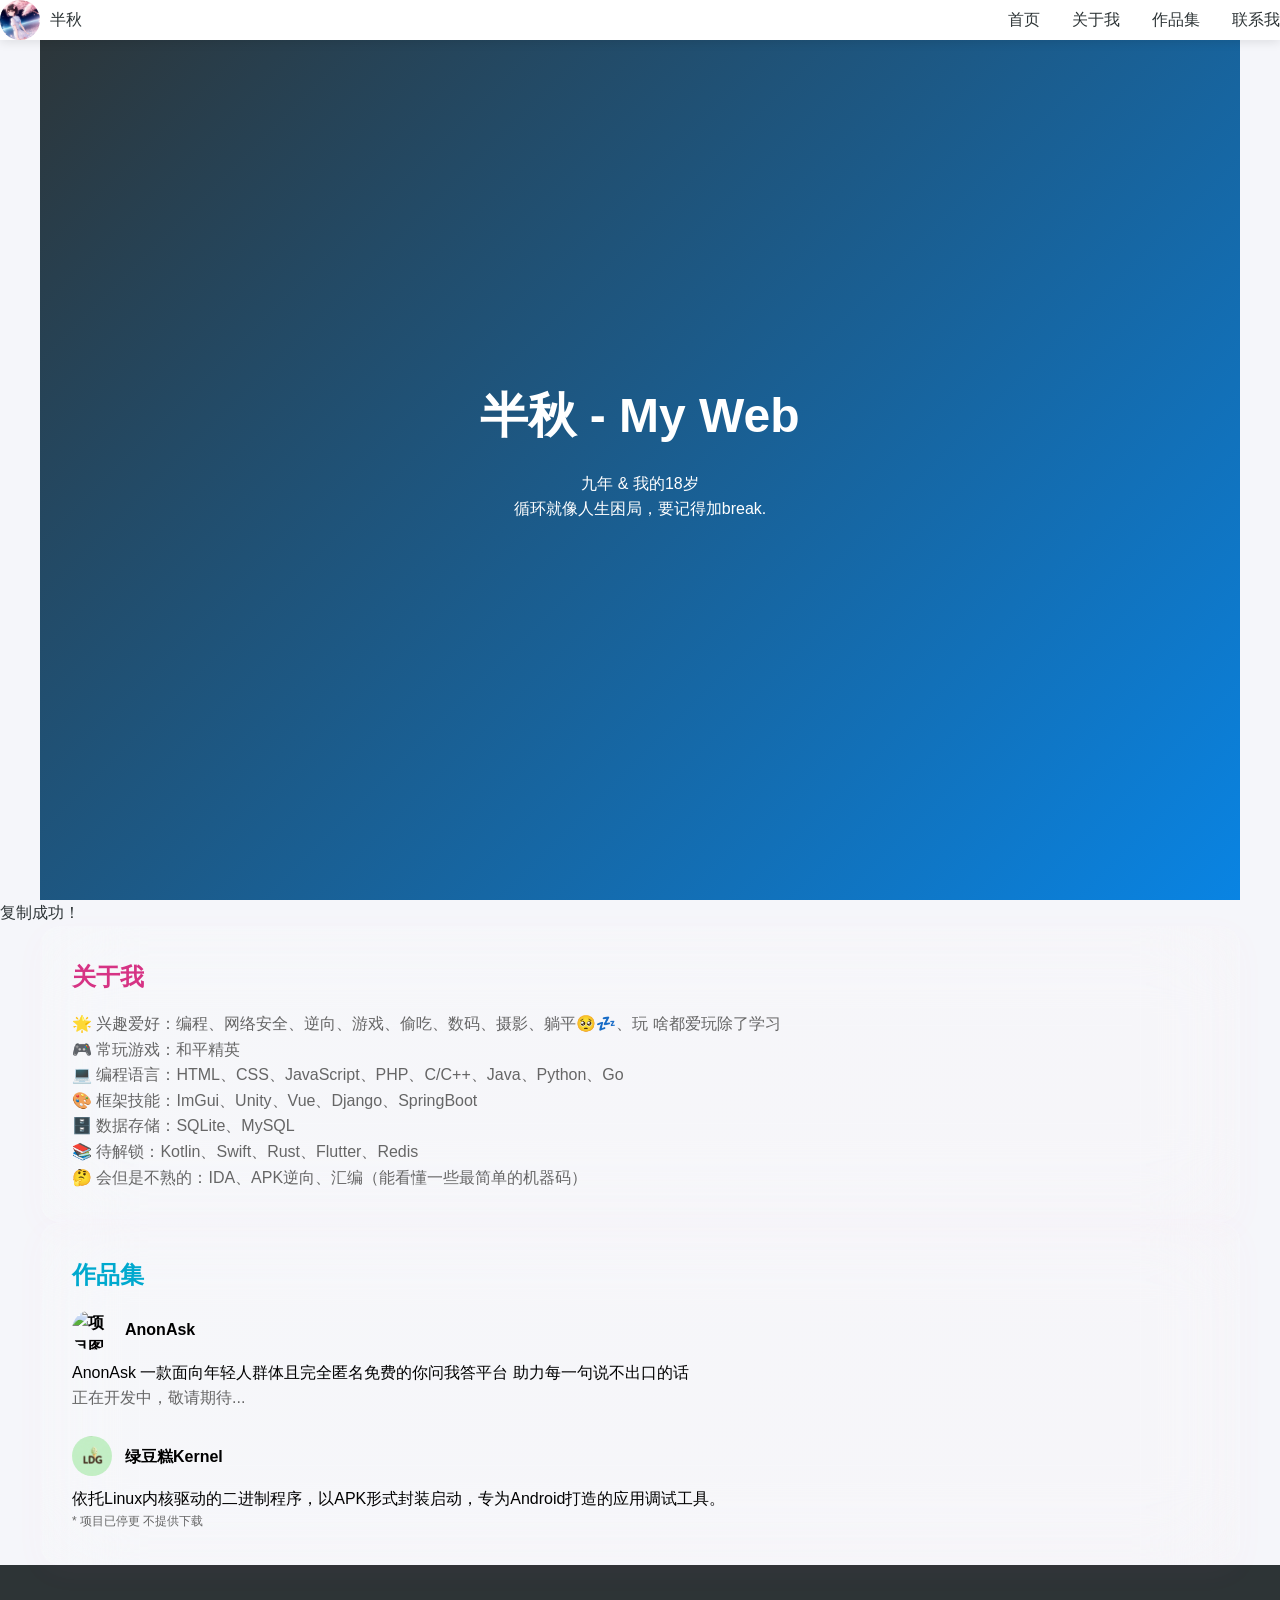
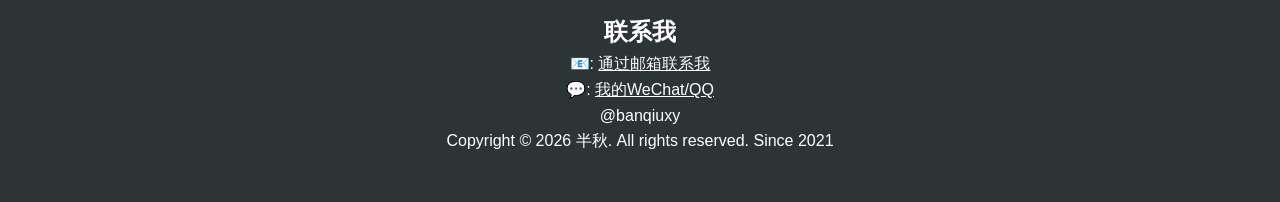
==== index.html @ 5e745338 "Add files via upload" ====
<!DOCTYPE html>
<html lang="zh-CN">
  <head>
    <meta charset="UTF-8" />
    <meta name="viewport" content="width=device-width, initial-scale=1.0" />
    <title>半秋の成长记录小站</title>
    <link rel="stylesheet" href="./styles.css" />
    <link rel="icon" href="./head.png" />
    <link rel="stylesheet" href="https://unpkg.com/mdui@2/mdui.css" />
    <script src="https://unpkg.com/mdui@2/mdui.global.js"></script>
  </head>
  <body>
    <header>
      <nav>
        <div class="nav-top">
          <div class="logo">
            <img src="./head.png" alt="头像" class="avatar" /> 半秋
          </div>
          <div class="menu-toggle" id="menuToggle">
            <span></span>
            <span></span>
            <span></span>
          </div>
        </div>
        <ul class="nav-links" id="navLinks">
          <li><a href="#home">首页</a></li>
          <li><a href="#about">关于我</a></li>
          <li><a href="#projects">作品集</a></li>
          <li><a href="#contact">联系我</a></li>
        </ul>
      </nav>
    </header>
    <section id="home" class="hero">
      <div class="hero-content">
        <h1>半秋 - My Web</h1>
        <p>
          <span id="yearDiff0"></span>年 &amp; 我的<span id="yearDiff1"></span
          >岁
        </p>
        <p>循环就像人生困局，要记得加break.</p>
        <!--Edited on 2026/01/08 By banqiuxy-->
      </div>
    </section>
    <script>
      const currentYear = new Date().getFullYear();
      const yearDiff0 = currentYear - 2017;
      const yearDiff1 = currentYear - 2008;
      /*无敌的黑客写法，直接一个个列数组转换*/
      /*至于这里的注释为什么用这种写法而不用双斜杠 是因为我的编辑器在双斜杠后直接就没有语法高亮了看着难受*/
      const chineseNumMap = [
        "零",
        "一",
        "二",
        "三",
        "四",
        "五",
        "六",
        "七",
        "八",
        "九",
        "十",
        "十一",
        "十二",
        "十三",
        "十四",
        "十五",
        "十六",
        "十七",
        "十八",
        "十九",
        "二十",
        "二十一",
        "二十二",
        "二十三",
        "二十四",
        "二十五",
        "二十六",
        "二十七",
        "二十八",
        "二十九",
        "三十",
        "三十一",
        "三十二",
        "三十三",
        "三十四",
        "三十五",
        "三十六",
        "三十七",
        "三十八",
        "三十九",
        "四十",
        "四十一",
        "四十二",
        "四十三",
        "四十四",
        "四十五",
        "四十六",
        "四十七",
        "四十八",
        "四十九",
        "五十",
        "五十一",
        "五十二",
        "五十三",
        "五十四",
        "五十五",
        "五十六",
        "五十七",
        "五十八",
        "五十九",
        "六十",
        "六十一",
        "六十二",
        "六十三",
        "六十四",
        "六十五",
        "六十六",
        "六十七",
        "六十八",
        "六十九",
        "七十",
        "七十一",
        "七十二",
        "七十三",
        "七十四",
        "七十五",
        "七十六",
        "七十七",
        "七十八",
        "七十九",
        "八十",
        "八十一",
        "八十二",
        "八十三",
        "八十四",
        "八十五",
        "八十六",
        "八十七",
        "八十八",
        "八十九",
        "九十",
        "九十一",
        "九十二",
        "九十三",
        "九十四",
        "九十五",
        "九十六",
        "九十七",
        "九十八",
        "九十九",
      ];
      function conver2Chinese(num) {
        if (
          typeof num !== "number" ||
          num < 0 ||
          num > 99 ||
          Math.floor(num) !== num
        ) {
          return num;
        }
        return chineseNumMap[num];
      }
      document.getElementById("yearDiff0").textContent =
        conver2Chinese(yearDiff0);
      document.getElementById("yearDiff1").textContent = yearDiff1;
    </script>

    <mdui-snackbar class="example-snackbar">复制成功！</mdui-snackbar>

    <section id="about" class="card">
      <div class="contact-info">
        <p class="card-title">关于我</p>
      </div>
      <div class="card-content">
        <p>
          🌟
          兴趣爱好：编程、网络安全、逆向、游戏、偷吃、数码、摄影、躺平🥺💤、玩
          啥都爱玩除了学习
        </p>
        <p>🎮 常玩游戏：和平精英</p>
        <p>💻 编程语言：HTML、CSS、JavaScript、PHP、C/C++、Java、Python、Go</p>
        <p>🎨 框架技能：ImGui、Unity、Vue、Django、SpringBoot</p>
        <p>🗄️ 数据存储：SQLite、MySQL</p>
        <p>📚 待解锁：Kotlin、Swift、Rust、Flutter、Redis</p>
        <p>🤔 会但是不熟的：IDA、APK逆向、汇编（能看懂一些最简单的机器码）</p>
      </div>
    </section>

    <section id="projects" class="card">
      <div class="contact-info">
        <p class="card-title-projects">作品集</p>
      </div>

      <div class="card-content">
        <div class="project-item">
          <img src="" alt="项目图标待制作" class="projectsicon" />
          <span>AnonAsk</span>
        </div>
        <p class="projects-details">
          AnonAsk 一款面向年轻人群体且完全匿名免费的你问我答平台
          助力每一句说不出口的话
        </p>
        <mdui-button disabled full-width style="top: 5px"
          >正在开发中，敬请期待...</mdui-button
        >
      </div>

      <br />
      <div class="card-content">
        <div class="project-item">
          <img src="./LdgKernel.jpg" alt="项目图标" class="projectsicon" />
          <span>绿豆糕Kernel</span>
        </div>
        <p class="projects-details">
          依托Linux内核驱动的二进制程序，以APK形式封装启动，专为Android打造的应用调试工具。
        </p>
        <p class="tips">* 项目已停更 不提供下载</p>
      </div>
    </section>

    <footer id="contact">
      <div class="contact-info">
        <h2>联系我</h2>
        📧:
        <a href="mailto:2042199790@qq.com" style="color: white"
          >通过邮箱联系我</a
        >
        <br />
        💬:
        <a
          href="javascript:void(0);"
          onclick="copyLinkme()"
          style="color: white"
          >我的WeChat/QQ</a
        >
        <p>@banqiuxy</p>
        <p class="copyright"></p>
      </div>
    </footer>
    <script src="script.js"></script>
  </body>
</html>
---- styles.css ----
:root {
    --primary-color: #2d3436;
    --secondary-color: #0984e3;
    --accent-color: #00b894;
    --text-color: #2d3436;
    --bg-color: #f5f6fa;
}
* {
    margin: 0;
    padding: 0;
    box-sizing: border-box;
}
body {
    font-family: 'Helvetica Neue', Arial, sans-serif;
    line-height: 1.6;
    color: var(--text-color);
    background-color: var(--bg-color);
}
.projects-details {
    color: black;
    margin-top: 10px;
}
header {
    background-color: white;
    box-shadow: 0 2px 10px rgba(0,0,0,0.1);
    position: fixed;
    width: 100%;
    top: 0;
    z-index: 1000;
}
nav {
    display: flex;
    justify-content: space-between;
    align-items: center;
    padding: 0%;
    max-width: auto;
    margin: 0 auto;
}
.project-item {
  display: flex;
  align-items: center;
  gap: 8px;
  font-weight: bold;
  color: black;
}
.tips {
    font-size: 12px;
}
nav ul {
    display: flex;
    list-style: none;
    gap: 2rem;
}
nav a {
    text-decoration: none;
    color: var(--text-color);
    font-weight: 500;
    transition: color 0.3s;
}
nav a:hover {
    color: var(--secondary-color);
}
.hero {
    height: 100vh;
    display: flex;
    align-items: center;
    justify-content: center;
    text-align: center;
    background: linear-gradient(135deg, var(--primary-color), var(--secondary-color));
    color: white;
}
.hero-content h1 {
    font-size: 3rem;
    margin-bottom: 1rem;
}
section {
    padding: 5rem 5%;
    max-width: 1200px;
    margin: 0 auto;
}
#timeline, #projects {
    padding-top: 2rem;
    padding-bottom: 2rem;
}
.timeline-container {
    position: relative;
    padding: 2rem 0;
}
.timeline-item {
    display: flex;
    gap: 2rem;
    margin-bottom: 2rem;
}
.projects-grid {
    display: grid;
    grid-template-columns: repeat(auto-fit, minmax(300px, 1fr));
    gap: 2rem;
    padding: 2rem 0;
}
.project-card {
    background: white;
    border-radius: 10px;
    overflow: hidden;
    box-shadow: 0 4px 15px rgba(0,0,0,0.1);
    transition: transform 0.3s;
}
.project-card:hover {
    transform: translateY(-5px);
}
.project-card .image-slider {
    width: 100%;
    height: 200px;
    overflow: hidden;
    position: relative;
}
.project-card .slider-container {
    display: flex;
    width: 200%;
    height: 100%;
    animation: slideImage 16s linear infinite;
}
.project-card .slider-container img {
    width: auto;
    height: 100%;
    object-fit: cover;
    padding: 0;
}
.project-card .slider-container:hover {
    animation-play-state: paused;
}
@keyframes slideImage {
    0% {
        transform: translateX(0);
    }
    15% {
        transform: translateX(0);
    }
    45% {
        transform: translateX(-50%);
    }
    65% {
        transform: translateX(-50%);
    }
    95% {
        transform: translateX(0);
    }
    100% {
        transform: translateX(0);
    }
}
.project-card h3 {
    padding: 1rem;
}
.tags {
    padding: 1rem;
    display: flex;
    gap: 0.5rem;
}
.tags span {
    background: var(--bg-color);
    padding: 0.2rem 0.8rem;
    border-radius: 15px;
    font-size: 0.9rem;
}
footer {
    background: var(--primary-color);
    color: white;
    padding: 3rem 5%;
    text-align: center;
}
.menu-toggle {
    display: none;
    flex-direction: column;
    gap: 6px;
    cursor: pointer;
    padding: 5px;
}
.menu-toggle span {
    display: block;
    width: 25px;
    height: 3px;
    background-color: var(--primary-color);
    transition: all 0.3s ease;
}
@media screen and (max-width: 768px) {
    .nav-top {
        display: flex;
        justify-content: space-between;
        align-items: center;
        width: 100%;
        padding: 1rem;
    }
    .menu-toggle {
        display: flex;
    }
    .menu-toggle.active span:nth-child(1) {
        transform: rotate(45deg) translate(7px, 7px);
    }
    .menu-toggle.active span:nth-child(2) {
        opacity: 0;
    }
    .menu-toggle.active span:nth-child(3) {
        transform: rotate(-45deg) translate(7px, -7px);
    }
    nav ul.nav-links {
        display: none;
        flex-direction: column;
        width: 100%;
        text-align: center;
        background-color: white;
        box-shadow: 0 4px 6px rgba(0, 0, 0, 0.1);
        position: absolute;
        top: 100%;
        left: 0;
        margin: 0;
        padding: 0;
    }
    nav ul.nav-links.active {
        display: flex;
    }
    nav li {
        width: 100%;
        border-top: 1px solid rgba(0, 0, 0, 0.1);
    }
    nav li a {
        display: block;
        padding: 1rem;
    }
    nav {
        flex-direction: column;
        padding: 0;
    }
    .hero-content h1 {
        font-size: 2rem;
        padding: 0 1rem;
    }
    .hero-content p {
        padding: 0 1rem;
        font-size: 0.9rem;
    }
    .timeline-item {
        flex-direction: column;
        gap: 1rem;
        padding: 0 1rem;
    }
    .timeline-item .date {
        font-size: 1.2rem;
        font-weight: bold;
        margin-bottom: 0.5rem;
    }
    .projects-grid {
        grid-template-columns: 1fr;
        padding: 1rem;
    }
    .project-card {
        margin: 0 1rem;
    }
    .tags {
        flex-wrap: wrap;
        justify-content: flex-start;
    }
    section {
        padding: 3rem 0;
    }
    #timeline, #projects {
        padding-top: 1rem;
        padding-bottom: 1rem;
    }
    section h2 {
        padding: 0 1rem;
        font-size: 1.5rem;
    }
}
@media screen and (max-width: 480px) {
    .hero-content h1 {
        font-size: 1.8rem;
    }
    .hero-content p {
        font-size: 0.8rem;
    }
    .project-card .image-slider {
        height: 180px;
    }
    .tags {
        font-size: 0.8rem;
    }
    .tags span {
        padding: 0.1rem 0.6rem;
    }
    footer {
        padding: 2rem 1rem;
    }
}
.logo {
    display: flex;
    align-items: center;
}
.avatar {
    width: 40px;
    height: 40px;
    border-radius: 50%;
    margin-right: 10px;
    object-fit: cover;
}
.projectsicon {
    width: 40px;
    height: 40px;
    border-radius: 50%;
    margin-right: 5px;
    object-fit: cover;
}
.card {
    background: linear-gradient(135deg, rgba(255, 255, 255, 0.12), rgba(255, 240, 245, 0.12));
    backdrop-filter: blur(45px);
    border-radius: 20px;
    padding: 30px;
    box-shadow: 0 8px 32px rgba(255, 105, 180, 0.03);
    border: 2px solid rgba(255, 255, 255, 0.06);
    transition: all 0.3s ease;
}
.card-title {
    font-size: 1.5em;
    color: #d63384;
    margin-bottom: 15px;
    display: flex;
    text-align: center;
    font-weight: bold;
    gap: 10px;
}
.card-title-projects {
    font-size: 1.5em;
    color: #00a9ce;
    margin-bottom: 15px;
    display: flex;
    text-align: center;
    font-weight: bold;
    gap: 10px;
}
.card-content {
    color: #666;
    line-height: 1.6;
}
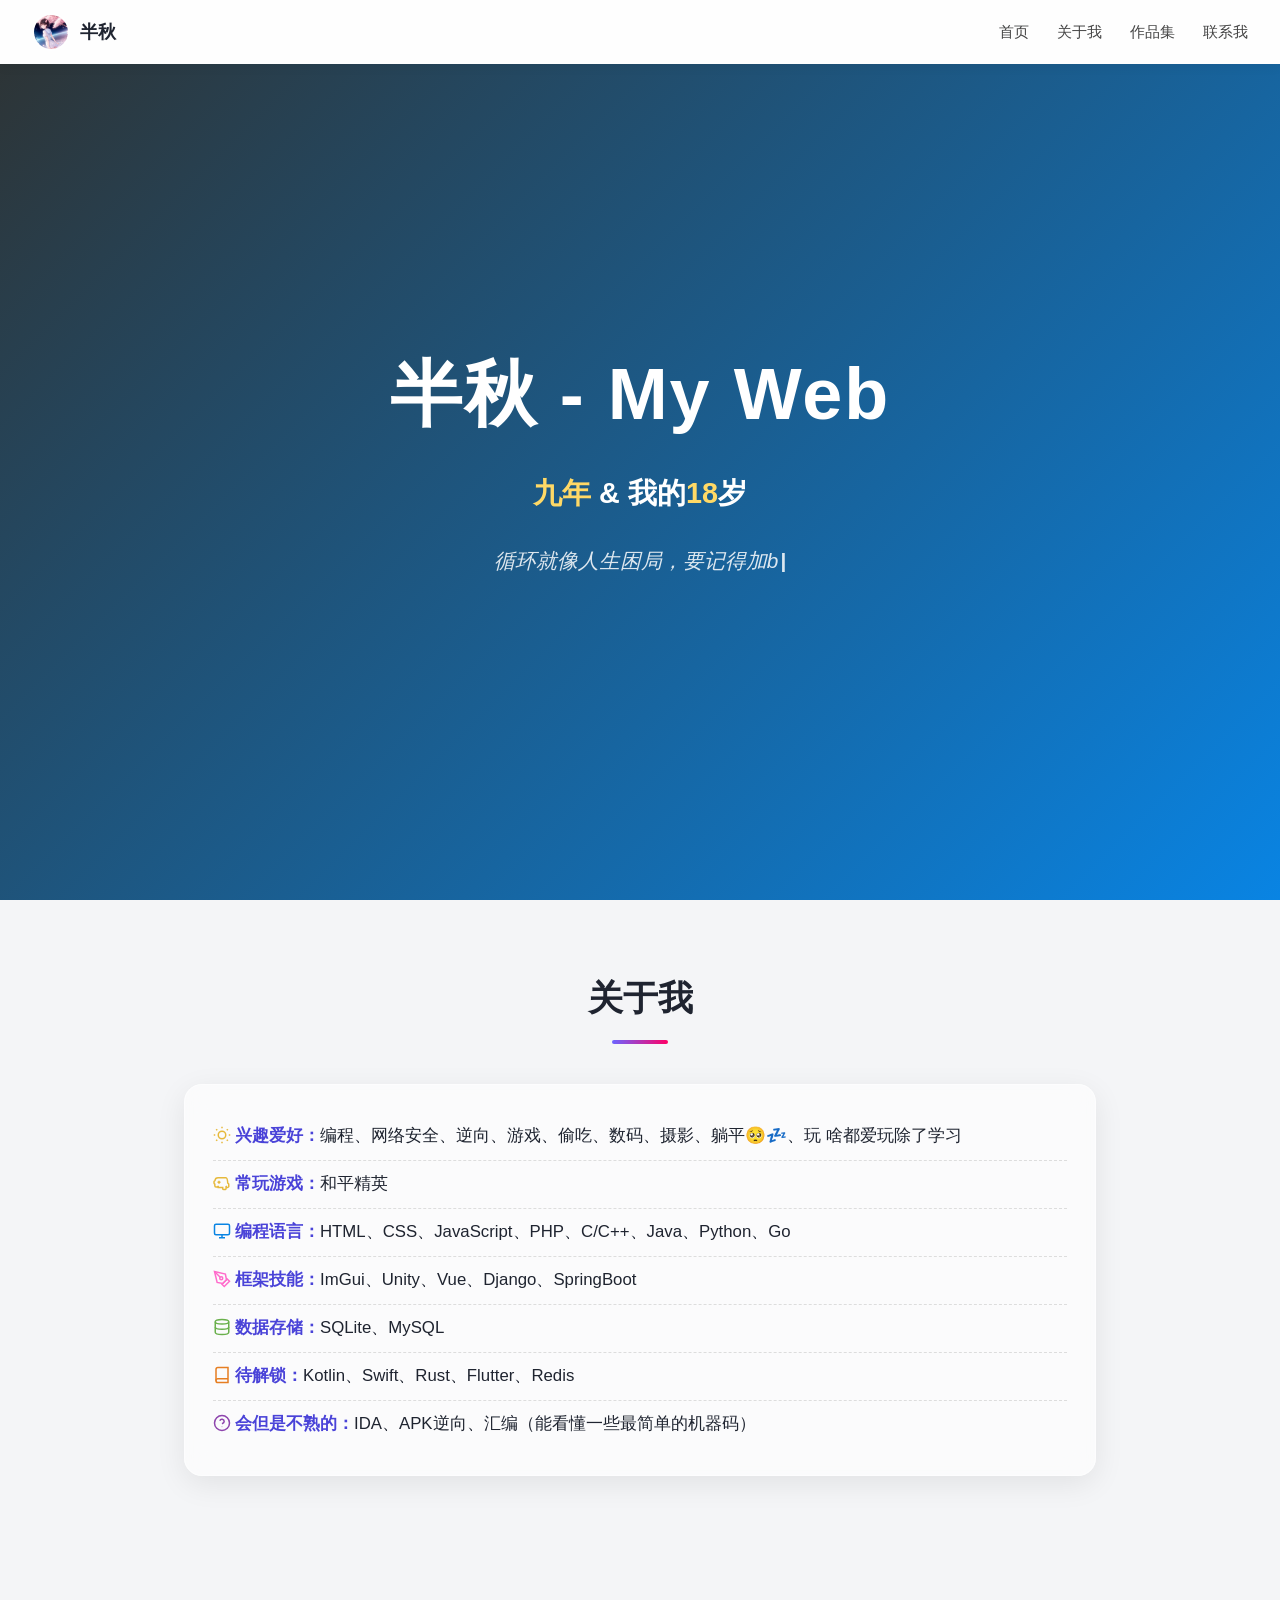
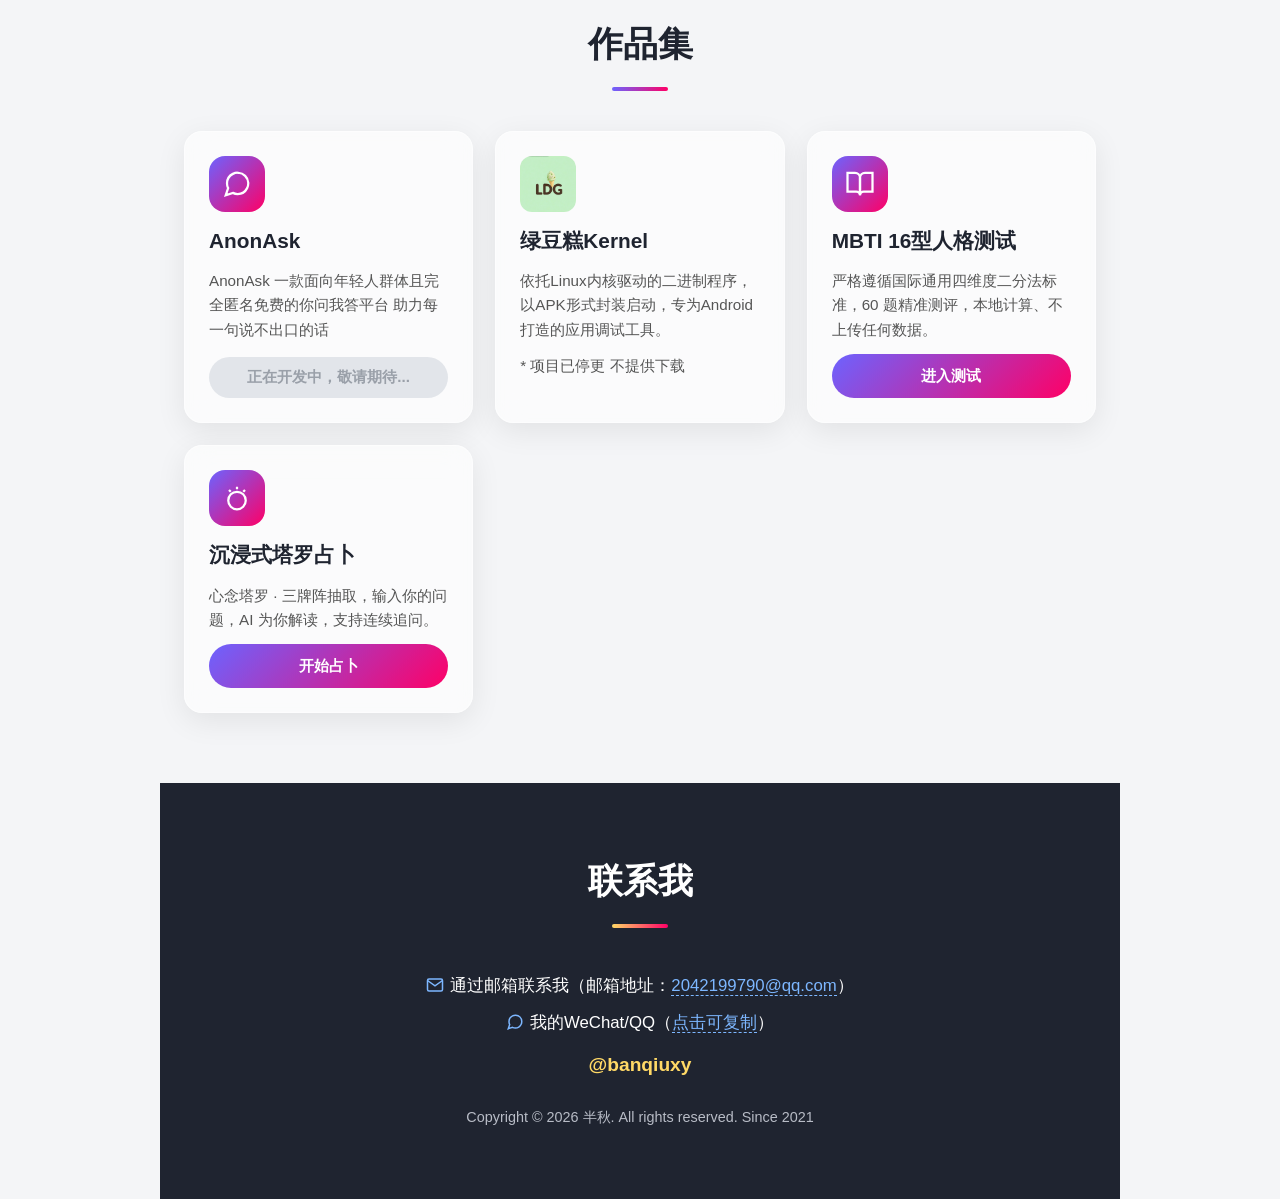
==== commit 4c814558: "Add files via upload" ====
--- a/index.html
+++ b/index.html
@@ -1,242 +1,568 @@
 <!DOCTYPE html>
 <html lang="zh-CN">
-  <head>
-    <meta charset="UTF-8" />
-    <meta name="viewport" content="width=device-width, initial-scale=1.0" />
-    <title>半秋の成长记录小站</title>
-    <link rel="stylesheet" href="./styles.css" />
-    <link rel="icon" href="./head.png" />
-    <link rel="stylesheet" href="https://unpkg.com/mdui@2/mdui.css" />
-    <script src="https://unpkg.com/mdui@2/mdui.global.js"></script>
-  </head>
-  <body>
-    <header>
-      <nav>
-        <div class="nav-top">
-          <div class="logo">
-            <img src="./head.png" alt="头像" class="avatar" /> 半秋
-          </div>
-          <div class="menu-toggle" id="menuToggle">
-            <span></span>
-            <span></span>
-            <span></span>
-          </div>
-        </div>
-        <ul class="nav-links" id="navLinks">
-          <li><a href="#home">首页</a></li>
-          <li><a href="#about">关于我</a></li>
-          <li><a href="#projects">作品集</a></li>
-          <li><a href="#contact">联系我</a></li>
-        </ul>
-      </nav>
-    </header>
-    <section id="home" class="hero">
-      <div class="hero-content">
-        <h1>半秋 - My Web</h1>
-        <p>
-          <span id="yearDiff0"></span>年 &amp; 我的<span id="yearDiff1"></span
-          >岁
-        </p>
-        <p>循环就像人生困局，要记得加break.</p>
-        <!--Edited on 2026/01/08 By banqiuxy-->
-      </div>
-    </section>
-    <script>
-      const currentYear = new Date().getFullYear();
-      const yearDiff0 = currentYear - 2017;
-      const yearDiff1 = currentYear - 2008;
-      /*无敌的黑客写法，直接一个个列数组转换*/
-      /*至于这里的注释为什么用这种写法而不用双斜杠 是因为我的编辑器在双斜杠后直接就没有语法高亮了看着难受*/
-      const chineseNumMap = [
-        "零",
-        "一",
-        "二",
-        "三",
-        "四",
-        "五",
-        "六",
-        "七",
-        "八",
-        "九",
-        "十",
-        "十一",
-        "十二",
-        "十三",
-        "十四",
-        "十五",
-        "十六",
-        "十七",
-        "十八",
-        "十九",
-        "二十",
-        "二十一",
-        "二十二",
-        "二十三",
-        "二十四",
-        "二十五",
-        "二十六",
-        "二十七",
-        "二十八",
-        "二十九",
-        "三十",
-        "三十一",
-        "三十二",
-        "三十三",
-        "三十四",
-        "三十五",
-        "三十六",
-        "三十七",
-        "三十八",
-        "三十九",
-        "四十",
-        "四十一",
-        "四十二",
-        "四十三",
-        "四十四",
-        "四十五",
-        "四十六",
-        "四十七",
-        "四十八",
-        "四十九",
-        "五十",
-        "五十一",
-        "五十二",
-        "五十三",
-        "五十四",
-        "五十五",
-        "五十六",
-        "五十七",
-        "五十八",
-        "五十九",
-        "六十",
-        "六十一",
-        "六十二",
-        "六十三",
-        "六十四",
-        "六十五",
-        "六十六",
-        "六十七",
-        "六十八",
-        "六十九",
-        "七十",
-        "七十一",
-        "七十二",
-        "七十三",
-        "七十四",
-        "七十五",
-        "七十六",
-        "七十七",
-        "七十八",
-        "七十九",
-        "八十",
-        "八十一",
-        "八十二",
-        "八十三",
-        "八十四",
-        "八十五",
-        "八十六",
-        "八十七",
-        "八十八",
-        "八十九",
-        "九十",
-        "九十一",
-        "九十二",
-        "九十三",
-        "九十四",
-        "九十五",
-        "九十六",
-        "九十七",
-        "九十八",
-        "九十九",
-      ];
-      function conver2Chinese(num) {
-        if (
-          typeof num !== "number" ||
-          num < 0 ||
-          num > 99 ||
-          Math.floor(num) !== num
-        ) {
-          return num;
-        }
-        return chineseNumMap[num];
+<head>
+  <meta charset="UTF-8">
+  <meta name="viewport" content="width=device-width, initial-scale=1.0">
+  <title>半秋 - My Web</title>
+  <meta name="description" content="半秋的个人门户网站：个人简介、作品集、MBTI测试与AI塔罗占卜。">
+  <style>
+    /* ============ 全局重置与变量 ============ */
+    * { margin: 0; padding: 0; box-sizing: border-box; }
+
+    :root {
+      --accent: #6c63ff;
+      --accent-dark: #4a43d8;
+      --nav-bg: rgba(255, 255, 255, 0.85);
+      --text-dark: #1f2430;
+      --card-radius: 18px;
+      --shadow: 0 8px 30px rgba(0, 0, 0, 0.08);
+    }
+
+    html { scroll-behavior: smooth; }
+
+    body {
+      font-family: -apple-system, BlinkMacSystemFont, "PingFang SC", "Microsoft YaHei",
+                   "Helvetica Neue", Arial, sans-serif;
+      background: #f4f5f7;
+      color: var(--text-dark);
+      line-height: 1.6;
+    }
+
+    img { max-width: 100%; display: block; }
+
+    a { text-decoration: none; color: inherit; }
+
+    /* ============ 导航栏 ============ */
+    .navbar {
+      position: sticky;
+      top: 0;
+      z-index: 100;
+      display: flex;
+      align-items: center;
+      justify-content: space-between;
+      padding: 0 32px;
+      height: 64px;
+      background: var(--nav-bg);
+      backdrop-filter: blur(12px);
+      -webkit-backdrop-filter: blur(12px);
+      box-shadow: 0 2px 12px rgba(0, 0, 0, 0.06);
+    }
+
+    .brand {
+      display: flex;
+      align-items: center;
+      gap: 10px;
+      font-weight: 700;
+      font-size: 18px;
+    }
+
+    .brand-avatar {
+      width: 38px;
+      height: 38px;
+      border-radius: 50%;
+      object-fit: cover;
+      object-position: center;
+      display: inline-block;
+      flex-shrink: 0;
+      border: 2px solid rgba(255,255,255,0.4);
+    }
+
+    .nav-menu {
+      display: flex;
+      align-items: center;
+      gap: 28px;
+      list-style: none;
+    }
+
+    .nav-menu a {
+      font-size: 15px;
+      font-weight: 500;
+      color: #444;
+      transition: color .2s;
+    }
+
+    .nav-menu a:hover { color: var(--accent); }
+
+    /* 汉堡按钮（移动端显示） */
+    .hamburger {
+      display: none;
+      flex-direction: column;
+      gap: 5px;
+      background: none;
+      border: none;
+      cursor: pointer;
+      padding: 6px;
+      z-index: 110;
+    }
+
+    .hamburger span {
+      width: 26px;
+      height: 2.5px;
+      background: #333;
+      border-radius: 2px;
+      transition: all .3s;
+    }
+
+    /* 收起时变成 × */
+    .hamburger.active span:nth-child(1) { transform: translateY(7.5px) rotate(45deg); }
+    .hamburger.active span:nth-child(2) { opacity: 0; }
+    .hamburger.active span:nth-child(3) { transform: translateY(-7.5px) rotate(-45deg); }
+
+    /* ============ Hero 区 ============ */
+    .hero {
+      min-height: calc(100vh - 64px);
+      display: flex;
+      flex-direction: column;
+      align-items: center;
+      justify-content: center;
+      text-align: center;
+      color: #fff;
+      background: linear-gradient(135deg, #2d3436, #0984e3);
+      padding: 20px 24px 70px;
+    }
+
+    .hero h1 {
+      font-size: clamp(2.4rem, 7vw, 4.5rem);
+      font-weight: 800;
+      letter-spacing: 2px;
+      margin-bottom: 18px;
+    }
+
+    .hero .stats {
+      display: flex;
+      gap: 24px;
+      font-size: clamp(1.1rem, 3vw, 1.8rem);
+      font-weight: 700;
+      margin-bottom: 28px;
+    }
+
+    .hero .stats span { color: #ffd966; }
+
+    .hero .slogan {
+      font-size: clamp(1rem, 2.5vw, 1.3rem);
+      opacity: .85;
+      font-style: italic;
+    }
+
+    .typing-cursor {
+      opacity: 1;
+      color: #fff;
+      font-weight: bold;
+      font-style: normal;
+      margin-left: 2px;
+      animation: blink 0.8s step-end infinite;
+    }
+
+    @keyframes blink {
+      0%, 50% { opacity: 1; }
+      50.01%, 100% { opacity: 0; }
+    }
+
+    /* ============ 内容区块 ============ */
+    .section {
+      max-width: 960px;
+      margin: 0 auto;
+      padding: 70px 24px;
+    }
+
+    .section-title {
+      text-align: center;
+      font-size: clamp(1.6rem, 4vw, 2.2rem);
+      font-weight: 700;
+      margin-bottom: 40px;
+      position: relative;
+    }
+
+    .section-title::after {
+      content: "";
+      display: block;
+      width: 56px;
+      height: 4px;
+      border-radius: 2px;
+      margin: 14px auto 0;
+      background: linear-gradient(90deg, var(--accent), #f06);
+    }
+
+    .glass-card {
+      background: rgba(255, 255, 255, 0.6);
+      backdrop-filter: blur(14px);
+      -webkit-backdrop-filter: blur(14px);
+      border-radius: var(--card-radius);
+      box-shadow: var(--shadow);
+      padding: 28px;
+      border: 1px solid rgba(255, 255, 255, 0.5);
+    }
+
+    /* ============ 关于我 ============ */
+    .about-list { list-style: none; font-size: 1.05rem; }
+
+    .about-list li {
+      padding: 10px 0;
+      border-bottom: 1px dashed #ddd;
+    }
+
+    .about-list li:last-child { border-bottom: none; }
+
+    .about-list strong { color: var(--accent-dark); }
+
+    /* ============ 作品集 ============ */
+    .projects-grid {
+      display: grid;
+      grid-template-columns: repeat(auto-fit, minmax(260px, 1fr));
+      gap: 22px;
+    }
+
+    .project-card {
+      background: rgba(255, 255, 255, 0.6);
+      backdrop-filter: blur(14px);
+      -webkit-backdrop-filter: blur(14px);
+      border-radius: var(--card-radius);
+      box-shadow: var(--shadow);
+      padding: 24px;
+      border: 1px solid rgba(255, 255, 255, 0.5);
+      display: flex;
+      flex-direction: column;
+      gap: 12px;
+      transition: transform .25s, box-shadow .25s;
+    }
+
+    .project-card:hover { transform: translateY(-6px); box-shadow: 0 14px 40px rgba(0,0,0,.12); }
+
+    .project-icon {
+      width: 56px;
+      height: 56px;
+      border-radius: 16px;
+      display: flex;
+      align-items: center;
+      justify-content: center;
+      font-size: 30px;
+      background: linear-gradient(135deg, #6c63ff, #f06);
+      color: #fff;
+    }
+
+    .project-card h3 { font-size: 1.3rem; }
+
+    .project-card p { color: #555; font-size: .95rem; flex: 1; }
+
+    .project-note { font-size: .8rem; color: #999; }
+
+    .btn {
+      display: inline-block;
+      padding: 10px 20px;
+      border-radius: 30px;
+      border: none;
+      cursor: pointer;
+      font-size: .95rem;
+      font-weight: 600;
+      text-align: center;
+      transition: all .2s;
+    }
+
+    .btn-primary {
+      background: linear-gradient(135deg, var(--accent), #f06);
+      color: #fff;
+    }
+
+    .btn-primary:hover { filter: brightness(1.08); transform: translateY(-2px); }
+
+    .btn-disabled {
+      background: #e2e5ea;
+      color: #9aa0a9;
+      cursor: not-allowed;
+    }
+
+    /* 绿豆糕图标 */
+    .kernel-icon {
+      width: 56px;
+      height: 56px;
+      border-radius: 12px;
+      object-fit: cover;
+      object-position: center;
+    }
+
+    /* ============ 联系我 ============ */
+    .contact {
+      background: #1f2430;
+      color: #fff;
+      text-align: center;
+    }
+
+    .contact .section-title { color: #fff; }
+    .contact .section-title::after { background: linear-gradient(90deg, #ffd966, #f06); }
+
+    .contact-list { list-style: none; font-size: 1.05rem; line-height: 2.2; }
+
+    .contact-list .copy-link {
+      cursor: pointer;
+      color: #7db7ff;
+      border-bottom: 1px dashed #7db7ff;
+      transition: color .2s;
+    }
+
+    .contact-list .copy-link:hover { color: #ffd966; }
+
+    .handle { font-size: 1.2rem; font-weight: 700; color: #ffd966; margin-top: 8px; }
+
+    .copyright { margin-top: 26px; font-size: .9rem; color: #b8bcc6; }
+
+    /* ============ 轻提示 ============ */
+    .toast {
+      position: fixed;
+      top: 80px;
+      left: 50%;
+      transform: translateX(-50%) translateY(-20px);
+      background: rgba(30, 30, 40, 0.92);
+      color: #fff;
+      padding: 12px 24px;
+      border-radius: 30px;
+      font-size: .95rem;
+      opacity: 0;
+      pointer-events: none;
+      transition: all .3s;
+      z-index: 999;
+      box-shadow: 0 8px 24px rgba(0,0,0,.2);
+    }
+
+    .toast.show { opacity: 1; transform: translateX(-50%) translateY(0); }
+
+    /* ============ 响应式 ============ */
+    @media (max-width: 768px) {
+      .navbar { padding: 0 18px; }
+      .nav-menu {
+        position: fixed;
+        top: 64px;
+        left: 0;
+        right: 0;
+        flex-direction: column;
+        align-items: stretch;
+        gap: 0;
+        background: rgba(255,255,255,0.97);
+        box-shadow: 0 8px 20px rgba(0,0,0,.08);
+        padding: 0;
+        max-height: 0;
+        overflow: hidden;
+        transition: max-height .35s ease;
       }
-      document.getElementById("yearDiff0").textContent =
-        conver2Chinese(yearDiff0);
-      document.getElementById("yearDiff1").textContent = yearDiff1;
-    </script>
-
-    <mdui-snackbar class="example-snackbar">复制成功！</mdui-snackbar>
-
-    <section id="about" class="card">
-      <div class="contact-info">
-        <p class="card-title">关于我</p>
-      </div>
-      <div class="card-content">
-        <p>
-          🌟
-          兴趣爱好：编程、网络安全、逆向、游戏、偷吃、数码、摄影、躺平🥺💤、玩
-          啥都爱玩除了学习
-        </p>
-        <p>🎮 常玩游戏：和平精英</p>
-        <p>💻 编程语言：HTML、CSS、JavaScript、PHP、C/C++、Java、Python、Go</p>
-        <p>🎨 框架技能：ImGui、Unity、Vue、Django、SpringBoot</p>
-        <p>🗄️ 数据存储：SQLite、MySQL</p>
-        <p>📚 待解锁：Kotlin、Swift、Rust、Flutter、Redis</p>
-        <p>🤔 会但是不熟的：IDA、APK逆向、汇编（能看懂一些最简单的机器码）</p>
-      </div>
-    </section>
-
-    <section id="projects" class="card">
-      <div class="contact-info">
-        <p class="card-title-projects">作品集</p>
-      </div>
-
-      <div class="card-content">
-        <div class="project-item">
-          <img src="" alt="项目图标待制作" class="projectsicon" />
-          <span>AnonAsk</span>
-        </div>
-        <p class="projects-details">
-          AnonAsk 一款面向年轻人群体且完全匿名免费的你问我答平台
-          助力每一句说不出口的话
-        </p>
-        <mdui-button disabled full-width style="top: 5px"
-          >正在开发中，敬请期待...</mdui-button
-        >
-      </div>
-
-      <br />
-      <div class="card-content">
-        <div class="project-item">
-          <img src="./LdgKernel.jpg" alt="项目图标" class="projectsicon" />
-          <span>绿豆糕Kernel</span>
-        </div>
-        <p class="projects-details">
-          依托Linux内核驱动的二进制程序，以APK形式封装启动，专为Android打造的应用调试工具。
-        </p>
-        <p class="tips">* 项目已停更 不提供下载</p>
-      </div>
-    </section>
-
-    <footer id="contact">
-      <div class="contact-info">
-        <h2>联系我</h2>
-        📧:
-        <a href="mailto:2042199790@qq.com" style="color: white"
-          >通过邮箱联系我</a
-        >
-        <br />
-        💬:
-        <a
-          href="javascript:void(0);"
-          onclick="copyLinkme()"
-          style="color: white"
-          >我的WeChat/QQ</a
-        >
-        <p>@banqiuxy</p>
-        <p class="copyright"></p>
-      </div>
-    </footer>
-    <script src="script.js"></script>
-  </body>
-</html>
+      .nav-menu.open { max-height: 260px; padding: 10px 0; }
+      .nav-menu li { border-top: 1px solid #f0f0f0; }
+      .nav-menu li:first-child { border-top: none; }
+      .nav-menu a { display: block; padding: 14px 24px; }
+      .hamburger { display: flex; }
+      .section { padding: 50px 18px; }
+      .projects-grid { grid-template-columns: 1fr; }
+      .hero .stats { flex-direction: column; gap: 8px; }
+    }
+  </style>
+</head>
+<body>
+
+  <!-- ============ 导航栏 ============ -->
+  <nav class="navbar">
+    <div class="brand">
+      <img class="brand-avatar" src="head.png" alt="半秋头像">
+      <span>半秋</span>
+    </div>
+    <ul class="nav-menu" id="navMenu">
+      <li><a href="#home">首页</a></li>
+      <li><a href="#about">关于我</a></li>
+      <li><a href="#projects">作品集</a></li>
+      <li><a href="#contact">联系我</a></li>
+    </ul>
+    <button class="hamburger" id="hamburger" aria-label="展开菜单">
+      <span></span><span></span><span></span>
+    </button>
+  </nav>
+
+  <!-- ============ Hero 区 ============ -->
+  <header class="hero" id="home">
+    <h1>半秋 - My Web</h1>
+    <div class="stats">
+      <div><span id="years"></span> &amp; 我的<span id="age"></span>岁</div>
+    </div>
+    <p class="slogan"><span id="sloganText"></span><span class="typing-cursor">|</span></p>
+  </header>
+
+  <!-- ============ 关于我 ============ -->
+  <section class="section" id="about">
+    <h2 class="section-title">关于我</h2>
+    <div class="glass-card">
+      <ul class="about-list">
+        <li><strong><svg viewBox="0 0 24 24" width="18" height="18" fill="none" stroke="currentColor" stroke-width="2" style="vertical-align:-3px;margin-right:4px;color:#e6b93c;"><circle cx="12" cy="12" r="5"/><path d="M12 1v2"/><path d="M12 21v2"/><path d="m4.22 4.22 1.42 1.42"/><path d="m18.36 18.36 1.42 1.42"/><path d="M1 12h2"/><path d="M21 12h2"/><path d="m4.22 19.78 1.42-1.42"/><path d="m18.36 5.64 1.42-1.42"/></svg>兴趣爱好：</strong>编程、网络安全、逆向、游戏、偷吃、数码、摄影、躺平🥺💤、玩 啥都爱玩除了学习</li>
+        <li><strong><svg viewBox="0 0 24 24" width="18" height="18" fill="none" stroke="currentColor" stroke-width="2" style="vertical-align:-3px;margin-right:4px;color:#e6b93c;"><path d="M6 11h4"/><path d="M8 9v4"/><path d="M15 12h.01"/><path d="M18 10h.01"/><path d="M17.32 5H6.68a4 4 0 0 0-3.97 3.59c-.04.33-.29.58-.62.61-.42.04-.72.41-.72.83v1.94a1.5 1.5 0 0 0 .78 1.32l.28.16v2.3a1.5 1.5 0 0 0 1.5 1.5h1.5a1.5 1.5 0 0 0 1.5-1.5V18h6v1.25a1.5 1.5 0 0 0 1.5 1.5h1.5a1.5 1.5 0 0 0 1.5-1.5v-2.3l.28-.16A1.5 1.5 0 0 0 21 15.5v-1.94c0-.42-.3-.79-.72-.83a.64.64 0 0 1-.62-.61C19.3 6.67 18.37 5 17.32 5z"/></svg>常玩游戏：</strong>和平精英</li>
+        <li><strong><svg viewBox="0 0 24 24" width="18" height="18" fill="none" stroke="currentColor" stroke-width="2" style="vertical-align:-3px;margin-right:4px;color:#0984e3;"><rect x="2" y="3" width="20" height="14" rx="2" ry="2"/><line x1="8" y1="21" x2="16" y2="21"/><line x1="12" y1="17" x2="12" y2="21"/></svg>编程语言：</strong>HTML、CSS、JavaScript、PHP、C/C++、Java、Python、Go</li>
+        <li><strong><svg viewBox="0 0 24 24" width="18" height="18" fill="none" stroke="currentColor" stroke-width="2" style="vertical-align:-3px;margin-right:4px;color:#ff6bcb;"><path d="M12 19l7-7 3 3-7 7-3-3z"/><path d="M18 13l-1.5-7.5L2 2l3.5 14.5L13 18l5-5z"/><path d="M2 2l7.586 7.586"/><circle cx="11" cy="11" r="2"/></svg>框架技能：</strong>ImGui、Unity、Vue、Django、SpringBoot</li>
+        <li><strong><svg viewBox="0 0 24 24" width="18" height="18" fill="none" stroke="currentColor" stroke-width="2" style="vertical-align:-3px;margin-right:4px;color:#6ab04c;"><ellipse cx="12" cy="5" rx="9" ry="3"/><path d="M21 12c0 1.66-4 3-9 3s-9-1.34-9-3"/><path d="M3 5v14c0 1.66 4 3 9 3s9-1.34 9-3V5"/></svg>数据存储：</strong>SQLite、MySQL</li>
+        <li><strong><svg viewBox="0 0 24 24" width="18" height="18" fill="none" stroke="currentColor" stroke-width="2" style="vertical-align:-3px;margin-right:4px;color:#e67e22;"><path d="M4 19.5A2.5 2.5 0 0 1 6.5 17H20"/><path d="M6.5 2H20v20H6.5A2.5 2.5 0 0 1 4 19.5v-15A2.5 2.5 0 0 1 6.5 2z"/></svg>待解锁：</strong>Kotlin、Swift、Rust、Flutter、Redis</li>
+        <li><strong><svg viewBox="0 0 24 24" width="18" height="18" fill="none" stroke="currentColor" stroke-width="2" style="vertical-align:-3px;margin-right:4px;color:#8e44ad;"><circle cx="12" cy="12" r="10"/><path d="M9.09 9a3 3 0 0 1 5.83 1c0 2-3 3-3 3"/><circle cx="12" cy="17" r="0.6" fill="currentColor" stroke="none"/></svg>会但是不熟的：</strong>IDA、APK逆向、汇编（能看懂一些最简单的机器码）</li>
+      </ul>
+    </div>
+  </section>
+
+  <!-- ============ 作品集 ============ -->
+  <section class="section" id="projects">
+    <h2 class="section-title">作品集</h2>
+    <div class="projects-grid">
+
+      <!-- 1. AnonAsk（正在开发中） -->
+      <article class="project-card">
+        <div class="project-icon"><svg viewBox="0 0 24 24" width="30" height="30" fill="none" stroke="currentColor" stroke-width="1.8"><path d="M21 11.5a8.38 8.38 0 0 1-.9 3.8 8.5 8.5 0 0 1-7.6 4.7 8.38 8.38 0 0 1-3.8-.9L3 21l1.9-5.7a8.38 8.38 0 0 1-.9-3.8 8.5 8.5 0 0 1 4.7-7.6 8.38 8.38 0 0 1 3.8-.9h.5a8.48 8.48 0 0 1 8 8v.5z"/></svg></div>
+        <h3>AnonAsk</h3>
+        <p>AnonAsk 一款面向年轻人群体且完全匿名免费的你问我答平台 助力每一句说不出口的话</p>
+        <button class="btn btn-disabled" disabled>正在开发中，敬请期待...</button>
+      </article>
+
+      <!-- 2. 绿豆糕Kernel（已停更） -->
+      <article class="project-card">
+        <img class="kernel-icon" src="LdgKernel.jpg" alt="绿豆糕Kernel项目图标">
+        <h3>绿豆糕Kernel</h3>
+        <p>依托Linux内核驱动的二进制程序，以APK形式封装启动，专为Android打造的应用调试工具。</p>
+        <p class="project-note">* 项目已停更 不提供下载</p>
+      </article>
+
+      <!-- 3. MBTI 16型人格测试 -->
+      <article class="project-card">
+        <div class="project-icon"><svg viewBox="0 0 24 24" width="30" height="30" fill="none" stroke="currentColor" stroke-width="1.8"><path d="M2 3h6a4 4 0 0 1 4 4v14a3 3 0 0 0-3-3H2z"/><path d="M22 3h-6a4 4 0 0 0-4 4v14a3 3 0 0 1 3-3h7z"/></svg></div>
+        <h3>MBTI 16型人格测试</h3>
+        <p>严格遵循国际通用四维度二分法标准，60 题精准测评，本地计算、不上传任何数据。</p>
+        <a class="btn btn-primary" href="mbti.html">进入测试</a>
+      </article>
+
+      <!-- 4. 沉浸式塔罗占卜 -->
+      <article class="project-card">
+        <div class="project-icon"><svg viewBox="0 0 24 24" width="30" height="30" fill="none" stroke="currentColor" stroke-width="1.8"><circle cx="12" cy="14" r="7"/><path d="M12 3v2"/><path d="m5.6 5.6 1.4 1.4"/><path d="m18.4 5.6-1.4 1.4"/></svg></div>
+        <h3>沉浸式塔罗占卜</h3>
+        <p>心念塔罗 · 三牌阵抽取，输入你的问题，AI 为你解读，支持连续追问。</p>
+        <a class="btn btn-primary" href="tarot.html">开始占卜</a>
+      </article>
+
+    </div>
+  </section>
+
+  <!-- ============ 联系我 ============ -->
+  <section class="contact section" id="contact">
+    <h2 class="section-title">联系我</h2>
+    <div class="contact-inner">
+      <ul class="contact-list">
+        <li><svg viewBox="0 0 24 24" width="18" height="18" fill="none" stroke="#7db7ff" stroke-width="2" style="vertical-align:-3px;margin-right:6px;"><rect x="2" y="4" width="20" height="16" rx="2"/><polyline points="22,6 12,13 2,6"/></svg><label>通过邮箱联系我（邮箱地址：<a class="copy-link" data-copy="2042199790@qq.com" title="点击复制">2042199790@qq.com</a>）</label></li>
+        <li><svg viewBox="0 0 24 24" width="18" height="18" fill="none" stroke="#7db7ff" stroke-width="2" style="vertical-align:-3px;margin-right:6px;"><path d="M21 11.5a8.38 8.38 0 0 1-.9 3.8 8.5 8.5 0 0 1-7.6 4.7 8.38 8.38 0 0 1-3.8-.9L3 21l1.9-5.7a8.38 8.38 0 0 1-.9-3.8 8.5 8.5 0 0 1 4.7-7.6 8.38 8.38 0 0 1 3.8-.9h.5a8.48 8.48 0 0 1 8 8v.5z"/></svg><label>我的WeChat/QQ（<span class="copy-link" id="copyWechat" data-copy="banqiuxy">点击可复制</span>）</label></li>
+      </ul>
+      <p class="handle">@banqiuxy</p>
+      <p class="copyright">Copyright © <span id="copyYear"></span> 半秋. All rights reserved. Since 2021</p>
+    </div>
+  </section>
+
+  <!-- 轻提示 -->
+  <div class="toast" id="toast"></div>
+
+  <script>
+    // ============ 年份动态计算 ============
+    const year = new Date().getFullYear();
+
+    // 年份差① = 当前年份 - 2017，用中文大写数字
+    const diffYears = year - 2017;
+    const chineseDigits = ['零','一','二','三','四','五','六','七','八','九'];
+    function toChineseNum(n) {
+      if (n < 10) return chineseDigits[n];
+      if (n < 100) {
+        const ten = Math.floor(n / 10);
+        const one = n % 10;
+        let s = (ten === 1 ? '十' : chineseDigits[ten] + '十');
+        if (one !== 0) s += chineseDigits[one];
+        return s;
+      }
+      return String(n);
+    }
+    document.getElementById('years').textContent = toChineseNum(diffYears) + '年';
+
+    // 年份差② = 当前年份 - 2008，用阿拉伯数字
+    document.getElementById('age').textContent = year - 2008;
+
+    // 版权年份
+    document.getElementById('copyYear').textContent = year;
+
+    // ============ 签名语打字机效果 ============
+    const sloganText = '循环就像人生困局，要记得加break.';
+    const sloganEl = document.getElementById('sloganText');
+    let charIndex = 0;
+    const typingTimer = setInterval(function () {
+      // 逐个字符追加
+      sloganEl.textContent = sloganText.slice(0, charIndex + 1);
+      charIndex++;
+      if (charIndex >= sloganText.length) {
+        clearInterval(typingTimer);
+      }
+    }, 120); // 每个字间隔 120ms
+
+    // ============ 移动端汉堡菜单 ============
+    const hamburger = document.getElementById('hamburger');
+    const navMenu = document.getElementById('navMenu');
+    hamburger.addEventListener('click', function () {
+      hamburger.classList.toggle('active');
+      navMenu.classList.toggle('open');
+    });
+    // 点击菜单项后自动收起
+    navMenu.querySelectorAll('a').forEach(function (link) {
+      link.addEventListener('click', function () {
+        hamburger.classList.remove('active');
+        navMenu.classList.remove('open');
+      });
+    });
+
+    // ============ 轻提示 ============
+    const toast = document.getElementById('toast');
+    let toastTimer = null;
+    function showToast(msg) {
+      toast.textContent = msg;
+      toast.classList.add('show');
+      clearTimeout(toastTimer);
+      toastTimer = setTimeout(function () {
+        toast.classList.remove('show');
+      }, 2000);
+    }
+
+    // ============ 复制功能 ============
+    function copyText(text, msg) {
+      // 使用剪贴板 API，支持降级
+      if (navigator.clipboard && navigator.clipboard.writeText) {
+        navigator.clipboard.writeText(text).then(function () {
+          showToast(msg);
+        }).catch(function () {
+          fallbackCopy(text, msg);
+        });
+      } else {
+        fallbackCopy(text, msg);
+      }
+    }
+
+    function fallbackCopy(text, msg) {
+      const ta = document.createElement('textarea');
+      ta.value = text;
+      ta.style.position = 'fixed';
+      ta.style.opacity = '0';
+      document.body.appendChild(ta);
+      ta.select();
+      try {
+        document.execCommand('copy');
+        showToast(msg);
+      } catch (e) {
+        alert('复制失败，请手动复制：' + text);
+      }
+      document.body.removeChild(ta);
+    }
+
+    // 复制微信/QQ：banqiuxy
+    document.getElementById('copyWechat').addEventListener('click', function () {
+      copyText('banqiuxy', '复制成功！');
+    });
+
+    // 复制邮箱
+    document.querySelectorAll('.copy-link[data-copy]').forEach(function (el) {
+      if (el.id !== 'copyWechat') {
+        el.addEventListener('click', function () {
+          copyText(el.getAttribute('data-copy'), '复制成功！');
+        });
+      }
+    });
+  </script>
+</body>
+</html>
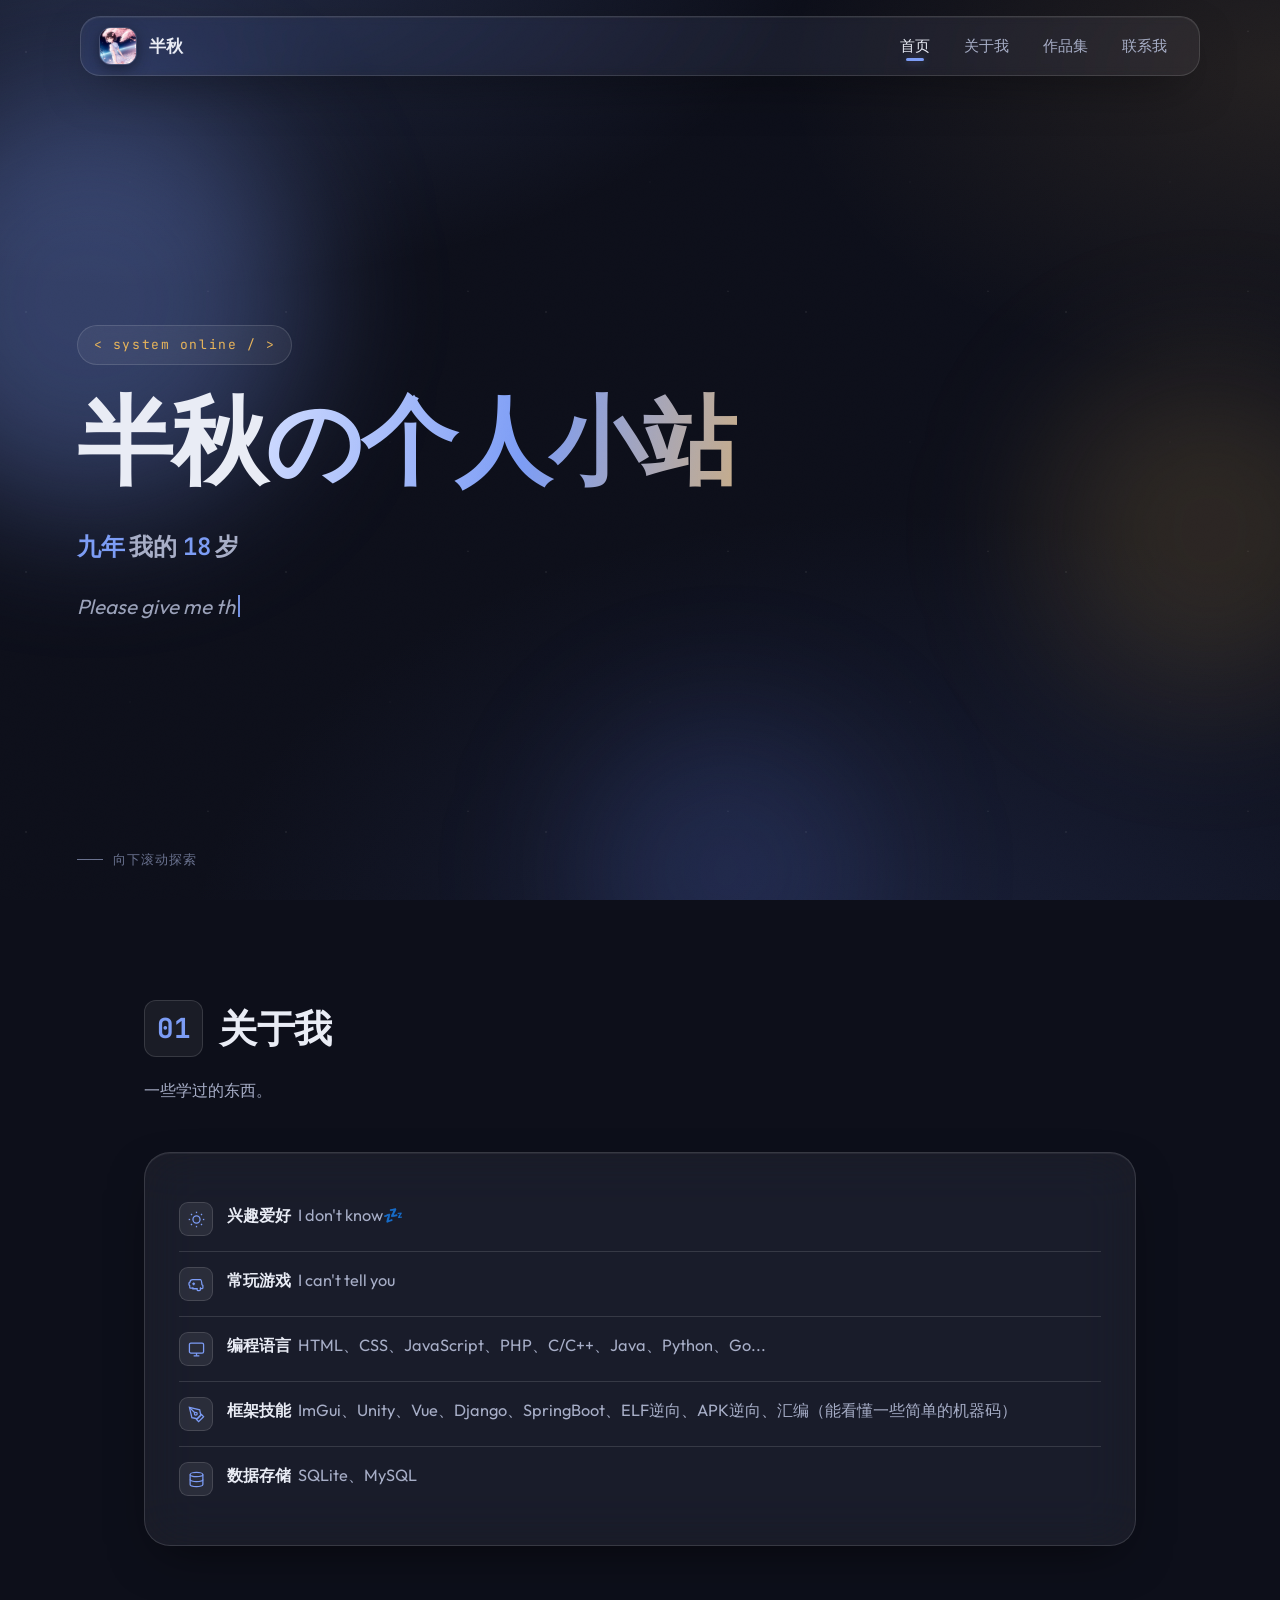
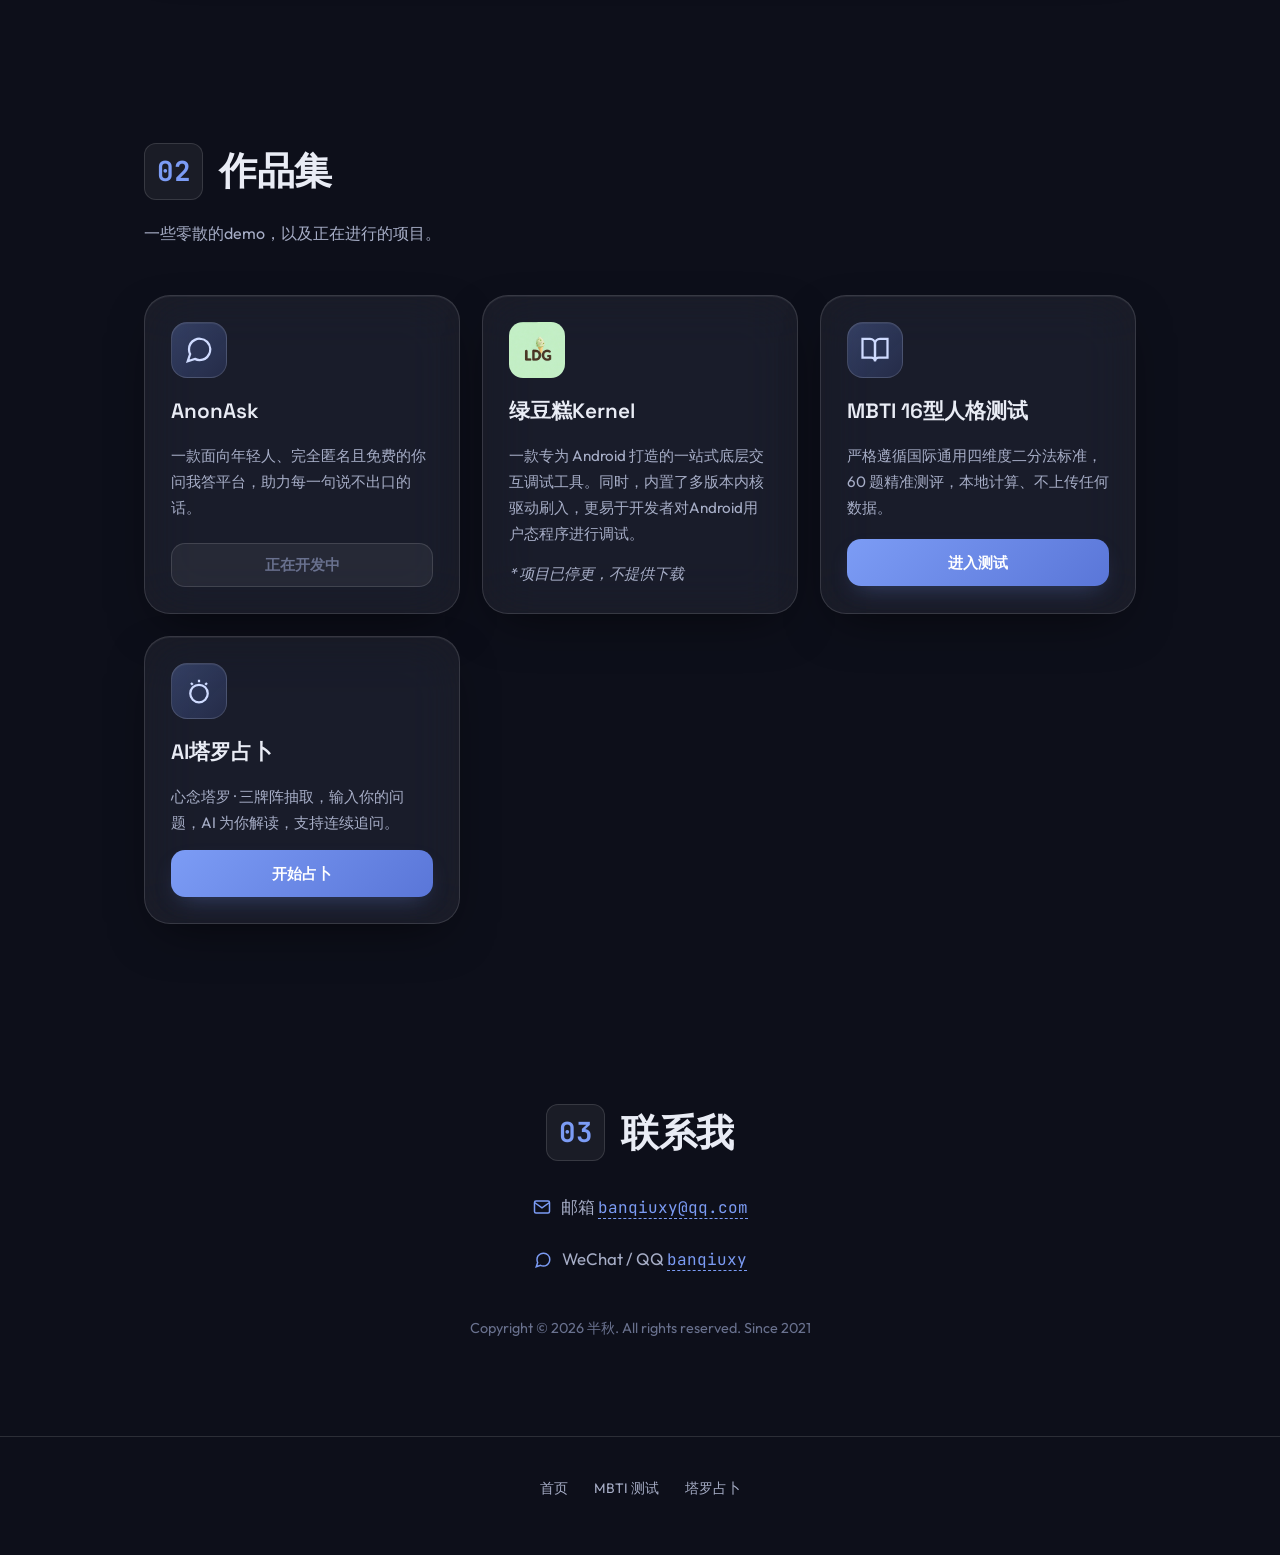
==== commit 4739d14a: "Add files via upload" ====
--- a/index.html
+++ b/index.html
@@ -2,454 +2,451 @@
 <html lang="zh-CN">
 <head>
   <meta charset="UTF-8">
-  <meta name="viewport" content="width=device-width, initial-scale=1.0">
-  <title>半秋 - My Web</title>
-  <meta name="description" content="半秋的个人门户网站：个人简介、作品集、MBTI测试与AI塔罗占卜。">
+  <meta name="viewport" content="width=device-width, initial-scale=1.0, viewport-fit=cover">
+  <meta name="theme-color" content="#0d0f1a">
+  <title>半秋の个人小站</title>
+  <meta name="description" content="半秋の个人成长小站">
+  <meta property="og:title" content="半秋の个人成长小站">
+  <meta property="og:description" content="个人成长记录站点">
+  <meta property="og:image" content="head.png">
+  <link rel="icon" href="head.png">
+  <link rel="preconnect" href="https://fonts.googleapis.com">
+  <link rel="preconnect" href="https://fonts.gstatic.com" crossorigin>
+  <link href="https://fonts.googleapis.com/css2?family=Outfit:wght@400;500;600;700&family=Space+Grotesk:wght@500;600;700&family=JetBrains+Mono:wght@400;600&display=swap" rel="stylesheet">
   <style>
-    /* ============ 全局重置与变量 ============ */
+    /* 半秋 · 个人小站 — Premium 液态毛玻璃重构
+       设计语言：真实玻璃 / 单强调色 / 呼吸感排版 / 分层动效 */
     * { margin: 0; padding: 0; box-sizing: border-box; }
 
     :root {
-      --accent: #6c63ff;
-      --accent-dark: #4a43d8;
-      --nav-bg: rgba(255, 255, 255, 0.85);
-      --text-dark: #1f2430;
-      --card-radius: 18px;
-      --shadow: 0 8px 30px rgba(0, 0, 0, 0.08);
+      --font-display: "Space Grotesk", "PingFang SC", "Microsoft YaHei", sans-serif;
+      --font-body: "Outfit", "PingFang SC", "Microsoft YaHei", sans-serif;
+      --font-mono: "JetBrains Mono", ui-monospace, monospace;
+
+      --bg: #0d0f1a;
+      --ink: #e9ecf5;
+      --ink-soft: #a7aec7;
+      --ink-dim: #69718e;
+
+      --accent: #7c9cf5;
+      --accent-soft: #5a76d8;
+      --accent-glow: rgba(124, 156, 245, 0.35);
+      --amber: #e8b45a;
+
+      --glass-bg: rgba(255, 255, 255, 0.055);
+      --glass-bg-strong: rgba(255, 255, 255, 0.08);
+      --glass-border: rgba(255, 255, 255, 0.13);
+      --glass-inner: rgba(255, 255, 255, 0.06);
+
+      --r-lg: 26px;
+      --shadow-soft: 0 18px 50px -18px rgba(0, 0, 0, 0.6);
+      --z-nav: 60; --z-toast: 80; --z-grain: 90; --z-skip: 120;
     }
 
     html { scroll-behavior: smooth; }
-
     body {
-      font-family: -apple-system, BlinkMacSystemFont, "PingFang SC", "Microsoft YaHei",
-                   "Helvetica Neue", Arial, sans-serif;
-      background: #f4f5f7;
-      color: var(--text-dark);
-      line-height: 1.6;
-    }
-
+      font-family: var(--font-body);
+      background: var(--bg); color: var(--ink);
+      line-height: 1.7; overflow-x: hidden;
+      -webkit-font-smoothing: antialiased;
+    }
+    ::selection { background: var(--accent-glow); color: #fff; }
+
+    /* 颗粒噪声覆盖层 */
+    body::after {
+      content: ""; position: fixed; inset: 0; z-index: var(--z-grain);
+      pointer-events: none; opacity: .5; mix-blend-mode: overlay;
+      background-image: url("data:image/svg+xml,%3Csvg xmlns='http://www.w3.org/2000/svg' width='180' height='180'%3E%3Cfilter id='n'%3E%3CfeTurbulence type='fractalNoise' baseFrequency='0.85' numOctaves='2' stitchTiles='stitch'/%3E%3C/filter%3E%3Crect width='100%25' height='100%25' filter='url(%23n)' opacity='0.05'/%3E%3C/svg%3E");
+    }
+
+    a { text-decoration: none; color: inherit; }
     img { max-width: 100%; display: block; }
-
-    a { text-decoration: none; color: inherit; }
-
-    /* ============ 导航栏 ============ */
+    button { font-family: inherit; cursor: pointer; }
+
+    .skip-link {
+      position: fixed; top: -60px; left: 20px; z-index: var(--z-skip);
+      background: var(--ink); color: var(--bg); padding: 10px 18px;
+      border-radius: 10px; font-weight: 600; font-size: 14px; transition: top .25s;
+    }
+    .skip-link:focus { top: 16px; }
+
+    /* ============ 背景氛围 ============ */
+    .bg-scene {
+      position: fixed; inset: 0; z-index: -1; overflow: hidden;
+      background:
+        radial-gradient(1100px 600px at 12% -8%, rgba(124,156,245,.20), transparent 60%),
+        radial-gradient(900px 560px at 100% 8%, rgba(232,180,90,.10), transparent 55%),
+        radial-gradient(1200px 800px at 70% 110%, rgba(90,118,216,.16), transparent 60%),
+        var(--bg);
+    }
+    .bg-scene::before {
+      content: ""; position: absolute; inset: 0;
+      background:
+        radial-gradient(2px 2px at 10% 20%, rgba(255,255,255,.4), transparent 50%),
+        radial-gradient(2px 2px at 80% 12%, rgba(255,255,255,.3), transparent 50%),
+        radial-gradient(1.6px 1.6px at 50% 70%, rgba(255,255,255,.3), transparent 50%);
+      background-size: 260px 260px; opacity: .5;
+    }
+    .orb { position: absolute; border-radius: 50%; filter: blur(70px); will-change: transform; pointer-events: none; }
+    .orb-1 { width: 420px; height: 420px; left: -120px; top: 10%; background: var(--accent-glow); animation: drift1 22s ease-in-out infinite; }
+    .orb-2 { width: 340px; height: 340px; right: -100px; top: 40%; background: rgba(232,180,90,.14); animation: drift2 26s ease-in-out infinite; }
+    .orb-3 { width: 300px; height: 300px; left: 45%; bottom: -120px; background: rgba(90,118,216,.18); animation: drift3 30s ease-in-out infinite; }
+    @keyframes drift1 { 0%,100%{ transform: translate(0,0) scale(1);} 50%{ transform: translate(60px,-40px) scale(1.08);} }
+    @keyframes drift2 { 0%,100%{ transform: translate(0,0) scale(1);} 50%{ transform: translate(-50px,30px) scale(.94);} }
+    @keyframes drift3 { 0%,100%{ transform: translate(0,0) scale(1);} 50%{ transform: translate(30px,40px) scale(1.05);} }
+
+    /* ============ 导航栏（悬浮玻璃） ============ */
     .navbar {
-      position: sticky;
-      top: 0;
-      z-index: 100;
-      display: flex;
-      align-items: center;
-      justify-content: space-between;
-      padding: 0 32px;
-      height: 64px;
-      background: var(--nav-bg);
-      backdrop-filter: blur(12px);
-      -webkit-backdrop-filter: blur(12px);
-      box-shadow: 0 2px 12px rgba(0, 0, 0, 0.06);
-    }
-
-    .brand {
-      display: flex;
-      align-items: center;
-      gap: 10px;
-      font-weight: 700;
-      font-size: 18px;
-    }
-
+      position: fixed; top: 16px; left: 50%; transform: translateX(-50%);
+      z-index: var(--z-nav);
+      display: flex; align-items: center; justify-content: space-between; gap: 18px;
+      width: min(1120px, calc(100% - 32px)); padding: 10px 18px; border-radius: 20px;
+      background: var(--glass-bg);
+      backdrop-filter: blur(5px) saturate(150%);
+      -webkit-backdrop-filter: blur(5px) saturate(150%);
+      border: 1px solid var(--glass-border);
+      box-shadow: var(--shadow-soft), inset 0 1px 0 var(--glass-inner);
+    }
+    .brand { display: flex; align-items: center; gap: 12px; font-family: var(--font-display); font-weight: 600; font-size: 17px; }
     .brand-avatar {
-      width: 38px;
-      height: 38px;
-      border-radius: 50%;
-      object-fit: cover;
-      object-position: center;
-      display: inline-block;
-      flex-shrink: 0;
-      border: 2px solid rgba(255,255,255,0.4);
-    }
-
-    .nav-menu {
-      display: flex;
-      align-items: center;
-      gap: 28px;
-      list-style: none;
-    }
-
+      width: 38px; height: 38px; border-radius: 12px; object-fit: cover;
+      object-position: center; border: 1px solid var(--glass-border);
+      box-shadow: 0 4px 14px rgba(0,0,0,.4);
+    }
+    .brand .brand-dot { width: 8px; height: 8px; border-radius: 50%; background: var(--accent); box-shadow: 0 0 12px var(--accent-glow); }
+    .nav-menu { display: flex; align-items: center; gap: 6px; list-style: none; }
     .nav-menu a {
-      font-size: 15px;
-      font-weight: 500;
-      color: #444;
-      transition: color .2s;
-    }
-
-    .nav-menu a:hover { color: var(--accent); }
-
-    /* 汉堡按钮（移动端显示） */
-    .hamburger {
-      display: none;
-      flex-direction: column;
-      gap: 5px;
-      background: none;
-      border: none;
-      cursor: pointer;
-      padding: 6px;
-      z-index: 110;
-    }
-
-    .hamburger span {
-      width: 26px;
-      height: 2.5px;
-      background: #333;
-      border-radius: 2px;
-      transition: all .3s;
-    }
-
-    /* 收起时变成 × */
-    .hamburger.active span:nth-child(1) { transform: translateY(7.5px) rotate(45deg); }
+      position: relative; font-size: 14.5px; font-weight: 500; color: var(--ink-soft);
+      padding: 8px 14px; border-radius: 12px; transition: color .2s, background .2s;
+    }
+    .nav-menu a:hover { color: var(--ink); background: var(--glass-bg-strong); }
+    .nav-menu a.active { color: var(--ink); }
+    .nav-menu a.active::after {
+      content: ""; position: absolute; left: 50%; bottom: 2px; transform: translateX(-50%);
+      width: 18px; height: 3px; border-radius: 3px; background: var(--accent); box-shadow: 0 0 10px var(--accent-glow);
+    }
+    .hamburger { display: none; flex-direction: column; gap: 5px; background: none; border: none; padding: 8px; z-index: var(--z-nav); }
+    .hamburger span { width: 22px; height: 2.4px; background: var(--ink); border-radius: 2px; transition: all .3s cubic-bezier(.2,.8,.2,1); }
+    .hamburger.active span:nth-child(1) { transform: translateY(7.4px) rotate(45deg); }
     .hamburger.active span:nth-child(2) { opacity: 0; }
-    .hamburger.active span:nth-child(3) { transform: translateY(-7.5px) rotate(-45deg); }
-
-    /* ============ Hero 区 ============ */
+    .hamburger.active span:nth-child(3) { transform: translateY(-7.4px) rotate(-45deg); }
+
+    /* ============ Hero ============ */
     .hero {
-      min-height: calc(100vh - 64px);
-      display: flex;
-      flex-direction: column;
-      align-items: center;
-      justify-content: center;
-      text-align: center;
-      color: #fff;
-      background: linear-gradient(135deg, #2d3436, #0984e3);
-      padding: 20px 24px 70px;
-    }
-
+      min-height: 100dvh;
+      display: flex; flex-direction: column; align-items: flex-start; justify-content: center;
+      padding: 150px max(24px, 6vw) 100px; max-width: 1320px; margin: 0 auto; position: relative;
+    }
+    .hero .kicker {
+      display: inline-flex; align-items: center; gap: 8px;
+      font-family: var(--font-mono); font-size: 13px; letter-spacing: .12em; color: var(--amber);
+      padding: 8px 16px; border-radius: 999px;
+      background: var(--glass-bg); border: 1px solid var(--glass-border);
+      backdrop-filter: blur(12px); margin-bottom: 28px;
+    }
     .hero h1 {
-      font-size: clamp(2.4rem, 7vw, 4.5rem);
-      font-weight: 800;
-      letter-spacing: 2px;
-      margin-bottom: 18px;
-    }
-
+      font-family: var(--font-display);
+      font-size: clamp(2.8rem, 9vw, 6rem); line-height: 1.04; letter-spacing: -0.02em; font-weight: 700;
+      max-width: 13ch; text-wrap: balance;
+    }
+    .hero h1 .grad {
+      background: linear-gradient(100deg, #cfdbff 0%, var(--accent) 55%, var(--amber) 120%);
+      -webkit-background-clip: text; background-clip: text; color: transparent;
+    }
     .hero .stats {
-      display: flex;
-      gap: 24px;
-      font-size: clamp(1.1rem, 3vw, 1.8rem);
-      font-weight: 700;
-      margin-bottom: 28px;
-    }
-
-    .hero .stats span { color: #ffd966; }
-
+      display: flex; gap: 34px; margin: 34px 0 22px;
+      font-family: var(--font-display); font-weight: 600; font-size: clamp(1.05rem, 2.6vw, 1.5rem);
+      color: var(--ink-soft);
+    }
+    .hero .stats b { color: var(--accent); font-family: var(--font-mono); font-weight: 600; margin-right: 4px; }
     .hero .slogan {
-      font-size: clamp(1rem, 2.5vw, 1.3rem);
-      opacity: .85;
-      font-style: italic;
-    }
-
+      font-size: clamp(1rem, 2.2vw, 1.28rem); color: var(--ink-soft);
+      font-style: italic; opacity: .92; max-width: 40ch;
+    }
     .typing-cursor {
-      opacity: 1;
-      color: #fff;
-      font-weight: bold;
-      font-style: normal;
-      margin-left: 2px;
-      animation: blink 0.8s step-end infinite;
-    }
-
-    @keyframes blink {
-      0%, 50% { opacity: 1; }
-      50.01%, 100% { opacity: 0; }
-    }
+      display: inline-block; width: 2px; margin-left: 3px; background: var(--accent);
+      height: 1.1em; vertical-align: -0.15em; animation: blink 0.85s step-end infinite;
+    }
+    @keyframes blink { 0%,50%{ opacity:1;} 50.01%,100%{ opacity:0;} }
+    .hero .scroll-hint {
+      position: absolute; bottom: 30px; left: max(24px, 6vw);
+      display: flex; align-items: center; gap: 10px;
+      font-size: 12.5px; color: var(--ink-dim); letter-spacing: .08em;
+    }
+    .hero .scroll-hint::before { content: ""; width: 26px; height: 1px; background: var(--ink-dim); }
 
     /* ============ 内容区块 ============ */
-    .section {
-      max-width: 960px;
-      margin: 0 auto;
-      padding: 70px 24px;
-    }
-
+    .section { max-width: 1040px; margin: 0 auto; padding: 96px 24px; }
     .section-title {
-      text-align: center;
-      font-size: clamp(1.6rem, 4vw, 2.2rem);
-      font-weight: 700;
-      margin-bottom: 40px;
-      position: relative;
-    }
-
-    .section-title::after {
-      content: "";
-      display: block;
-      width: 56px;
-      height: 4px;
-      border-radius: 2px;
-      margin: 14px auto 0;
-      background: linear-gradient(90deg, var(--accent), #f06);
-    }
-
+      font-family: var(--font-display); font-size: clamp(1.7rem, 4.4vw, 2.4rem);
+      font-weight: 700; letter-spacing: -0.01em; margin-bottom: 16px;
+      display: flex; align-items: center; gap: 16px;
+    }
+    .section-title .num {
+      font-family: var(--font-mono); font-size: .72em; color: var(--accent);
+      border: 1px solid var(--glass-border); background: var(--glass-bg);
+      padding: 4px 12px; border-radius: 12px;
+    }
+    .section-sub { color: var(--ink-soft); max-width: 52ch; margin-bottom: 48px; }
     .glass-card {
-      background: rgba(255, 255, 255, 0.6);
-      backdrop-filter: blur(14px);
-      -webkit-backdrop-filter: blur(14px);
-      border-radius: var(--card-radius);
-      box-shadow: var(--shadow);
-      padding: 28px;
-      border: 1px solid rgba(255, 255, 255, 0.5);
+      background: var(--glass-bg);
+      backdrop-filter: blur(26px) saturate(140%);
+      -webkit-backdrop-filter: blur(26px) saturate(140%);
+      border-radius: var(--r-lg); border: 1px solid var(--glass-border);
+      box-shadow: var(--shadow-soft), inset 0 1px 0 var(--glass-inner);
+      padding: 34px;
     }
 
     /* ============ 关于我 ============ */
-    .about-list { list-style: none; font-size: 1.05rem; }
-
+    .about-list { list-style: none; }
     .about-list li {
-      padding: 10px 0;
-      border-bottom: 1px dashed #ddd;
-    }
-
+      display: flex; align-items: flex-start; gap: 14px;
+      padding: 15px 0; border-bottom: 1px solid var(--glass-border);
+      font-size: 1.02rem; color: var(--ink-soft);
+    }
     .about-list li:last-child { border-bottom: none; }
-
-    .about-list strong { color: var(--accent-dark); }
+    .about-list .about-ico {
+      flex: none; width: 34px; height: 34px; border-radius: 9px;
+      display: flex; align-items: center; justify-content: center;
+      background: var(--glass-bg-strong); border: 1px solid var(--glass-border); color: var(--accent);
+    }
+    .about-list strong { color: var(--ink); font-weight: 600; margin-right: 4px; }
 
     /* ============ 作品集 ============ */
-    .projects-grid {
-      display: grid;
-      grid-template-columns: repeat(auto-fit, minmax(260px, 1fr));
-      gap: 22px;
-    }
-
+    .projects-grid { display: grid; grid-template-columns: repeat(auto-fit, minmax(280px, 1fr)); gap: 22px; }
     .project-card {
-      background: rgba(255, 255, 255, 0.6);
-      backdrop-filter: blur(14px);
-      -webkit-backdrop-filter: blur(14px);
-      border-radius: var(--card-radius);
-      box-shadow: var(--shadow);
-      padding: 24px;
-      border: 1px solid rgba(255, 255, 255, 0.5);
-      display: flex;
-      flex-direction: column;
-      gap: 12px;
-      transition: transform .25s, box-shadow .25s;
-    }
-
-    .project-card:hover { transform: translateY(-6px); box-shadow: 0 14px 40px rgba(0,0,0,.12); }
-
+      background: var(--glass-bg);
+      backdrop-filter: blur(26px) saturate(140%);
+      -webkit-backdrop-filter: blur(26px) saturate(140%);
+      border-radius: var(--r-lg); border: 1px solid var(--glass-border);
+      box-shadow: var(--shadow-soft), inset 0 1px 0 var(--glass-inner);
+      padding: 26px; display: flex; flex-direction: column; gap: 14px;
+      position: relative; overflow: hidden;
+      transition: transform .35s cubic-bezier(.2,.8,.2,1), border-color .3s, box-shadow .35s;
+    }
+    .project-card::before {
+      content: ""; position: absolute; top: 0; left: 10%; right: 10%; height: 1px;
+      background: linear-gradient(90deg, transparent, var(--accent-glow), transparent);
+      opacity: 0; transition: opacity .3s;
+    }
+    .project-card:hover { transform: translateY(-8px); border-color: rgba(124,156,245,.35); }
+    .project-card:hover::before { opacity: 1; }
     .project-icon {
-      width: 56px;
-      height: 56px;
-      border-radius: 16px;
-      display: flex;
-      align-items: center;
-      justify-content: center;
-      font-size: 30px;
-      background: linear-gradient(135deg, #6c63ff, #f06);
-      color: #fff;
-    }
-
-    .project-card h3 { font-size: 1.3rem; }
-
-    .project-card p { color: #555; font-size: .95rem; flex: 1; }
-
-    .project-note { font-size: .8rem; color: #999; }
+      width: 56px; height: 56px; border-radius: 16px;
+      display: flex; align-items: center; justify-content: center;
+      background: linear-gradient(135deg, rgba(124,156,245,.28), rgba(90,118,216,.18));
+      border: 1px solid var(--glass-border); color: #cfdbff;
+      box-shadow: inset 0 1px 0 var(--glass-inner);
+    }
+    .project-card h3 { font-family: var(--font-display); font-size: 1.3rem; font-weight: 600; margin-top: 2px; }
+    .project-card p { color: var(--ink-soft); font-size: .95rem; flex: 1; }
+    .project-note { font-size: .8rem; color: var(--ink-dim); font-style: italic; }
+    .kernel-icon { width: 56px; height: 56px; border-radius: 14px; object-fit: cover; }
 
     .btn {
-      display: inline-block;
-      padding: 10px 20px;
-      border-radius: 30px;
-      border: none;
-      cursor: pointer;
-      font-size: .95rem;
-      font-weight: 600;
-      text-align: center;
-      transition: all .2s;
-    }
-
-    .btn-primary {
-      background: linear-gradient(135deg, var(--accent), #f06);
-      color: #fff;
-    }
-
-    .btn-primary:hover { filter: brightness(1.08); transform: translateY(-2px); }
-
-    .btn-disabled {
-      background: #e2e5ea;
-      color: #9aa0a9;
-      cursor: not-allowed;
-    }
-
-    /* 绿豆糕图标 */
-    .kernel-icon {
-      width: 56px;
-      height: 56px;
-      border-radius: 12px;
-      object-fit: cover;
-      object-position: center;
-    }
+      display: inline-flex; align-items: center; justify-content: center; gap: 8px;
+      padding: 11px 20px; border-radius: 14px; border: none;
+      font-size: .92rem; font-weight: 600; text-align: center;
+      transition: transform .2s cubic-bezier(.2,.8,.2,1), box-shadow .25s, background .2s, opacity .2s;
+      will-change: transform;
+    }
+    .btn:active { transform: scale(.97); }
+    .btn-primary { background: linear-gradient(135deg, var(--accent), var(--accent-soft)); color: #fff; box-shadow: 0 10px 24px -10px var(--accent-glow); }
+    .btn-primary:hover { transform: translateY(-2px); box-shadow: 0 16px 30px -12px var(--accent-glow); }
+    .btn-disabled { background: rgba(255,255,255,.06); color: var(--ink-dim); cursor: not-allowed; border: 1px solid var(--glass-border); }
 
     /* ============ 联系我 ============ */
-    .contact {
-      background: #1f2430;
-      color: #fff;
-      text-align: center;
-    }
-
-    .contact .section-title { color: #fff; }
-    .contact .section-title::after { background: linear-gradient(90deg, #ffd966, #f06); }
-
-    .contact-list { list-style: none; font-size: 1.05rem; line-height: 2.2; }
-
-    .contact-list .copy-link {
-      cursor: pointer;
-      color: #7db7ff;
-      border-bottom: 1px dashed #7db7ff;
-      transition: color .2s;
-    }
-
-    .contact-list .copy-link:hover { color: #ffd966; }
-
-    .handle { font-size: 1.2rem; font-weight: 700; color: #ffd966; margin-top: 8px; }
-
-    .copyright { margin-top: 26px; font-size: .9rem; color: #b8bcc6; }
+    .contact.section { text-align: center; padding-top: 80px; }
+    .contact .section-title { justify-content: center; }
+    .contact-list { list-style: none; font-size: 1.05rem; color: var(--ink-soft); }
+    .contact-list li { padding: 12px 0; display: flex; align-items: center; justify-content: center; gap: 10px; flex-wrap: wrap; }
+    .contact-list svg { color: var(--accent); flex: none; }
+    .copy-link { color: var(--accent); border-bottom: 1px dashed var(--accent); cursor: pointer; font-family: var(--font-mono); font-size: .95em; transition: color .2s, border-color .2s; }
+    .copy-link:hover { color: var(--amber); border-color: var(--amber); }
+    .handle { font-family: var(--font-display); font-size: 1.4rem; font-weight: 600; color: var(--accent); margin-top: 22px; letter-spacing: .02em; }
+    .copyright { margin-top: 30px; font-size: .9rem; color: var(--ink-dim); }
+
+    /* ============ 页脚 ============ */
+    footer { border-top: 1px solid var(--glass-border); padding: 40px 24px; text-align: center; color: var(--ink-dim); font-size: .86rem; }
+    .footer-links { display: flex; justify-content: center; gap: 26px; margin-bottom: 14px; flex-wrap: wrap; }
+    .footer-links a { color: var(--ink-soft); transition: color .2s; }
+    .footer-links a:hover { color: var(--accent); }
 
     /* ============ 轻提示 ============ */
     .toast {
-      position: fixed;
-      top: 80px;
-      left: 50%;
-      transform: translateX(-50%) translateY(-20px);
-      background: rgba(30, 30, 40, 0.92);
-      color: #fff;
-      padding: 12px 24px;
-      border-radius: 30px;
-      font-size: .95rem;
-      opacity: 0;
-      pointer-events: none;
-      transition: all .3s;
-      z-index: 999;
-      box-shadow: 0 8px 24px rgba(0,0,0,.2);
-    }
-
+      position: fixed; top: 90px; left: 50%; transform: translateX(-50%) translateY(-16px);
+      background: rgba(24,28,44,.9); backdrop-filter: blur(18px); border: 1px solid var(--glass-border);
+      color: var(--ink); padding: 12px 24px; border-radius: 999px;
+      font-size: .92rem; font-weight: 500; opacity: 0; pointer-events: none; z-index: var(--z-toast);
+      transition: all .3s cubic-bezier(.2,.8,.2,1); box-shadow: var(--shadow-soft);
+    }
     .toast.show { opacity: 1; transform: translateX(-50%) translateY(0); }
 
+    /* ============ 滚动进入动画 ============ */
+    .reveal { opacity: 0; transform: translateY(26px); transition: opacity .7s ease, transform .7s cubic-bezier(.2,.8,.2,1); }
+    .reveal.in { opacity: 1; transform: none; }
+
+    a:focus-visible, button:focus-visible { outline: 2px solid var(--accent); outline-offset: 3px; border-radius: 6px; }
+
     /* ============ 响应式 ============ */
-    @media (max-width: 768px) {
-      .navbar { padding: 0 18px; }
+    @media (max-width: 760px) {
+      .hamburger { display: flex; }
       .nav-menu {
-        position: fixed;
-        top: 64px;
-        left: 0;
-        right: 0;
-        flex-direction: column;
-        align-items: stretch;
-        gap: 0;
-        background: rgba(255,255,255,0.97);
-        box-shadow: 0 8px 20px rgba(0,0,0,.08);
-        padding: 0;
-        max-height: 0;
-        overflow: hidden;
-        transition: max-height .35s ease;
+        position: fixed; top: 74px; left: 50%; transform: translateX(-50%);
+        width: min(1120px, calc(100% - 32px));
+        flex-direction: column; align-items: stretch; gap: 4px;
+        background: rgba(18,21,34,.92); backdrop-filter: blur(24px) saturate(140%);
+        <!-- border: 1px solid transparent; border-radius: 20px; -->
+        box-shadow: none;
+        max-height: 0; overflow: hidden; padding: 0 10px;
+        transition: max-height .35s cubic-bezier(.2,.8,.2,1), padding .3s;
       }
-      .nav-menu.open { max-height: 260px; padding: 10px 0; }
-      .nav-menu li { border-top: 1px solid #f0f0f0; }
-      .nav-menu li:first-child { border-top: none; }
-      .nav-menu a { display: block; padding: 14px 24px; }
-      .hamburger { display: flex; }
-      .section { padding: 50px 18px; }
+      .nav-menu.open { max-height: 320px; padding: 12px 10px; }
+      .nav-menu a { display: block; padding: 13px 16px; }
+      .nav-menu a.active::after { left: 16px; bottom: auto; transform: none; width: 3px; height: 16px; top: 50%; margin-top: -8px; }
+      .section { padding: 64px 18px; }
       .projects-grid { grid-template-columns: 1fr; }
-      .hero .stats { flex-direction: column; gap: 8px; }
+      .hero .stats { flex-direction: column; gap: 10px; align-items: flex-start; }
+      .glass-card { padding: 22px; }
+    }
+    @media (prefers-reduced-motion: reduce) {
+      * { animation-duration: .001s !important; transition-duration: .001s !important; }
+      .reveal { opacity: 1; transform: none; }
     }
   </style>
 </head>
 <body>
 
+  <a class="skip-link" href="#about">跳到正文</a>
+
+  <div class="bg-scene">
+    <span class="orb orb-1"></span>
+    <span class="orb orb-2"></span>
+    <span class="orb orb-3"></span>
+  </div>
+
   <!-- ============ 导航栏 ============ -->
-  <nav class="navbar">
-    <div class="brand">
-      <img class="brand-avatar" src="head.png" alt="半秋头像">
-      <span>半秋</span>
-    </div>
+  <nav class="navbar" aria-label="主导航">
+    <a class="brand" href="#home">
+      <img class="brand-avatar" src="head.png" alt="头像">
+      <span>半秋<span class="brand-dot"></span></span>
+    </a>
     <ul class="nav-menu" id="navMenu">
-      <li><a href="#home">首页</a></li>
-      <li><a href="#about">关于我</a></li>
-      <li><a href="#projects">作品集</a></li>
-      <li><a href="#contact">联系我</a></li>
+      <li><a href="#home" class="active nav-link">首页</a></li>
+      <li><a href="#about" class="nav-link">关于我</a></li>
+      <li><a href="#projects" class="nav-link">作品集</a></li>
+      <li><a href="#contact" class="nav-link">联系我</a></li>
     </ul>
-    <button class="hamburger" id="hamburger" aria-label="展开菜单">
+    <button class="hamburger" id="hamburger" aria-label="展开菜单" aria-expanded="false">
       <span></span><span></span><span></span>
     </button>
   </nav>
 
   <!-- ============ Hero 区 ============ -->
   <header class="hero" id="home">
-    <h1>半秋 - My Web</h1>
+    <span class="kicker">&lt; system online / &gt;</span>
+    <h1>半秋<span class="grad">の个人小站</span></h1>
     <div class="stats">
-      <div><span id="years"></span> &amp; 我的<span id="age"></span>岁</div>
+      <div><b id="years"></b>我的 <b id="age"></b>岁</div>
     </div>
-    <p class="slogan"><span id="sloganText"></span><span class="typing-cursor">|</span></p>
+    <p class="slogan"><span id="sloganText"></span><span class="typing-cursor"></span></p>
+    <span class="scroll-hint">向下滚动探索</span>
   </header>
 
-  <!-- ============ 关于我 ============ -->
-  <section class="section" id="about">
-    <h2 class="section-title">关于我</h2>
-    <div class="glass-card">
-      <ul class="about-list">
-        <li><strong><svg viewBox="0 0 24 24" width="18" height="18" fill="none" stroke="currentColor" stroke-width="2" style="vertical-align:-3px;margin-right:4px;color:#e6b93c;"><circle cx="12" cy="12" r="5"/><path d="M12 1v2"/><path d="M12 21v2"/><path d="m4.22 4.22 1.42 1.42"/><path d="m18.36 18.36 1.42 1.42"/><path d="M1 12h2"/><path d="M21 12h2"/><path d="m4.22 19.78 1.42-1.42"/><path d="m18.36 5.64 1.42-1.42"/></svg>兴趣爱好：</strong>编程、网络安全、逆向、游戏、偷吃、数码、摄影、躺平🥺💤、玩 啥都爱玩除了学习</li>
-        <li><strong><svg viewBox="0 0 24 24" width="18" height="18" fill="none" stroke="currentColor" stroke-width="2" style="vertical-align:-3px;margin-right:4px;color:#e6b93c;"><path d="M6 11h4"/><path d="M8 9v4"/><path d="M15 12h.01"/><path d="M18 10h.01"/><path d="M17.32 5H6.68a4 4 0 0 0-3.97 3.59c-.04.33-.29.58-.62.61-.42.04-.72.41-.72.83v1.94a1.5 1.5 0 0 0 .78 1.32l.28.16v2.3a1.5 1.5 0 0 0 1.5 1.5h1.5a1.5 1.5 0 0 0 1.5-1.5V18h6v1.25a1.5 1.5 0 0 0 1.5 1.5h1.5a1.5 1.5 0 0 0 1.5-1.5v-2.3l.28-.16A1.5 1.5 0 0 0 21 15.5v-1.94c0-.42-.3-.79-.72-.83a.64.64 0 0 1-.62-.61C19.3 6.67 18.37 5 17.32 5z"/></svg>常玩游戏：</strong>和平精英</li>
-        <li><strong><svg viewBox="0 0 24 24" width="18" height="18" fill="none" stroke="currentColor" stroke-width="2" style="vertical-align:-3px;margin-right:4px;color:#0984e3;"><rect x="2" y="3" width="20" height="14" rx="2" ry="2"/><line x1="8" y1="21" x2="16" y2="21"/><line x1="12" y1="17" x2="12" y2="21"/></svg>编程语言：</strong>HTML、CSS、JavaScript、PHP、C/C++、Java、Python、Go</li>
-        <li><strong><svg viewBox="0 0 24 24" width="18" height="18" fill="none" stroke="currentColor" stroke-width="2" style="vertical-align:-3px;margin-right:4px;color:#ff6bcb;"><path d="M12 19l7-7 3 3-7 7-3-3z"/><path d="M18 13l-1.5-7.5L2 2l3.5 14.5L13 18l5-5z"/><path d="M2 2l7.586 7.586"/><circle cx="11" cy="11" r="2"/></svg>框架技能：</strong>ImGui、Unity、Vue、Django、SpringBoot</li>
-        <li><strong><svg viewBox="0 0 24 24" width="18" height="18" fill="none" stroke="currentColor" stroke-width="2" style="vertical-align:-3px;margin-right:4px;color:#6ab04c;"><ellipse cx="12" cy="5" rx="9" ry="3"/><path d="M21 12c0 1.66-4 3-9 3s-9-1.34-9-3"/><path d="M3 5v14c0 1.66 4 3 9 3s9-1.34 9-3V5"/></svg>数据存储：</strong>SQLite、MySQL</li>
-        <li><strong><svg viewBox="0 0 24 24" width="18" height="18" fill="none" stroke="currentColor" stroke-width="2" style="vertical-align:-3px;margin-right:4px;color:#e67e22;"><path d="M4 19.5A2.5 2.5 0 0 1 6.5 17H20"/><path d="M6.5 2H20v20H6.5A2.5 2.5 0 0 1 4 19.5v-15A2.5 2.5 0 0 1 6.5 2z"/></svg>待解锁：</strong>Kotlin、Swift、Rust、Flutter、Redis</li>
-        <li><strong><svg viewBox="0 0 24 24" width="18" height="18" fill="none" stroke="currentColor" stroke-width="2" style="vertical-align:-3px;margin-right:4px;color:#8e44ad;"><circle cx="12" cy="12" r="10"/><path d="M9.09 9a3 3 0 0 1 5.83 1c0 2-3 3-3 3"/><circle cx="12" cy="17" r="0.6" fill="currentColor" stroke="none"/></svg>会但是不熟的：</strong>IDA、APK逆向、汇编（能看懂一些最简单的机器码）</li>
-      </ul>
+  <main>
+    <!-- ============ 关于我 ============ -->
+    <section class="section reveal" id="about">
+      <h2 class="section-title"><span class="num">01</span> 关于我</h2>
+      <p class="section-sub">一些学过的东西。</p>
+      <div class="glass-card">
+        <ul class="about-list">
+          <li>
+            <span class="about-ico"><svg viewBox="0 0 24 24" width="17" height="17" fill="none" stroke="currentColor" stroke-width="1.8"><circle cx="12" cy="12" r="5"/><path d="M12 1v2"/><path d="M12 21v2"/><path d="m4.22 4.22 1.42 1.42"/><path d="m18.36 18.36 1.42 1.42"/><path d="M1 12h2"/><path d="M21 12h2"/><path d="m4.22 19.78 1.42-1.42"/><path d="m18.36 5.64 1.42-1.42"/></svg></span>
+            <div><strong>兴趣爱好</strong> I don't know💤</div>
+          </li>
+          <li>
+            <span class="about-ico"><svg viewBox="0 0 24 24" width="17" height="17" fill="none" stroke="currentColor" stroke-width="1.8"><path d="M6 11h4"/><path d="M8 9v4"/><path d="M15 12h.01"/><path d="M18 10h.01"/><path d="M17.32 5H6.68a4 4 0 0 0-3.97 3.59c-.04.33-.29.58-.62.61-.42.04-.72.41-.72.83v1.94a1.5 1.5 0 0 0 .78 1.32l.28.16v2.3a1.5 1.5 0 0 0 1.5 1.5h1.5a1.5 1.5 0 0 0 1.5-1.5V18h6v1.25a1.5 1.5 0 0 0 1.5 1.5h1.5a1.5 1.5 0 0 0 1.5-1.5v-2.3l.28-.16A1.5 1.5 0 0 0 21 15.5v-1.94c0-.42-.3-.79-.72-.83a.64.64 0 0 1-.62-.61C19.3 6.67 18.37 5 17.32 5z"/></svg></span>
+            <div><strong>常玩游戏</strong> I can't tell you</div>
+          </li>
+          <li>
+            <span class="about-ico"><svg viewBox="0 0 24 24" width="17" height="17" fill="none" stroke="currentColor" stroke-width="1.8"><rect x="2" y="3" width="20" height="14" rx="2" ry="2"/><line x1="8" y1="21" x2="16" y2="21"/><line x1="12" y1="17" x2="12" y2="21"/></svg></span>
+            <div><strong>编程语言</strong> HTML、CSS、JavaScript、PHP、C/C++、Java、Python、Go...</div>
+          </li>
+          <li>
+            <span class="about-ico"><svg viewBox="0 0 24 24" width="17" height="17" fill="none" stroke="currentColor" stroke-width="1.8"><path d="M12 19l7-7 3 3-7 7-3-3z"/><path d="M18 13l-1.5-7.5L2 2l3.5 14.5L13 18l5-5z"/><path d="M2 2l7.586 7.586"/><circle cx="11" cy="11" r="2"/></svg></span>
+            <div><strong>框架技能</strong> ImGui、Unity、Vue、Django、SpringBoot、ELF逆向、APK逆向、汇编（能看懂一些简单的机器码）</div>
+          </li>
+          <li>
+            <span class="about-ico"><svg viewBox="0 0 24 24" width="17" height="17" fill="none" stroke="currentColor" stroke-width="1.8"><ellipse cx="12" cy="5" rx="9" ry="3"/><path d="M21 12c0 1.66-4 3-9 3s-9-1.34-9-3"/><path d="M3 5v14c0 1.66 4 3 9 3s9-1.34 9-3V5"/></svg></span>
+            <div><strong>数据存储</strong> SQLite、MySQL</div>
+          </li>
+        </ul>
+      </div>
+    </section>
+
+    <!-- ============ 作品集 ============ -->
+    <section class="section reveal" id="projects">
+      <h2 class="section-title"><span class="num">02</span> 作品集</h2>
+      <p class="section-sub">一些零散的demo，以及正在进行的项目。</p>
+      <div class="projects-grid">
+
+        <article class="project-card">
+          <div class="project-icon"><svg viewBox="0 0 24 24" width="30" height="30" fill="none" stroke="currentColor" stroke-width="1.8"><path d="M21 11.5a8.38 8.38 0 0 1-.9 3.8 8.5 8.5 0 0 1-7.6 4.7 8.38 8.38 0 0 1-3.8-.9L3 21l1.9-5.7a8.38 8.38 0 0 1-.9-3.8 8.5 8.5 0 0 1 4.7-7.6 8.38 8.38 0 0 1 3.8-.9h.5a8.48 8.48 0 0 1 8 8v.5z"/></svg></div>
+          <h3>AnonAsk</h3>
+          <p>一款面向年轻人、完全匿名且免费的你问我答平台，助力每一句说不出口的话。</p>
+          <button class="btn btn-disabled" disabled>正在开发中</button>
+        </article>
+
+        <article class="project-card">
+          <img class="kernel-icon" src="LdgKernel.jpg" alt="绿豆糕Kernel项目图标">
+          <h3>绿豆糕Kernel</h3>
+          <p>一款专为 Android 打造的一站式底层交互调试工具。同时，内置了多版本内核驱动刷入，更易于开发者对Android用户态程序进行调试。</p>
+          <p class="project-note">* 项目已停更，不提供下载</p>
+        </article>
+
+        <article class="project-card">
+          <div class="project-icon"><svg viewBox="0 0 24 24" width="30" height="30" fill="none" stroke="currentColor" stroke-width="1.8"><path d="M2 3h6a4 4 0 0 1 4 4v14a3 3 0 0 0-3-3H2z"/><path d="M22 3h-6a4 4 0 0 0-4 4v14a3 3 0 0 1 3-3h7z"/></svg></div>
+          <h3>MBTI 16型人格测试</h3>
+          <p>严格遵循国际通用四维度二分法标准，60 题精准测评，本地计算、不上传任何数据。</p>
+          <a class="btn btn-primary" href="mbti.html">进入测试</a>
+        </article>
+
+        <article class="project-card">
+          <div class="project-icon"><svg viewBox="0 0 24 24" width="30" height="30" fill="none" stroke="currentColor" stroke-width="1.8"><circle cx="12" cy="14" r="7"/><path d="M12 3v2"/><path d="m5.6 5.6 1.4 1.4"/><path d="m18.4 5.6-1.4 1.4"/></svg></div>
+          <h3>AI塔罗占卜</h3>
+          <p>心念塔罗 · 三牌阵抽取，输入你的问题，AI 为你解读，支持连续追问。</p>
+          <a class="btn btn-primary" href="taluo.html">开始占卜</a>
+        </article>
+
+      </div>
+    </section>
+
+    <!-- ============ 联系我 ============ -->
+    <section class="contact section reveal" id="contact">
+      <h2 class="section-title"><span class="num">03</span> 联系我</h2>
+      <div class="contact-inner">
+        <ul class="contact-list">
+          <li>
+            <svg viewBox="0 0 24 24" width="18" height="18" fill="none" stroke="currentColor" stroke-width="2"><rect x="2" y="4" width="20" height="16" rx="2"/><polyline points="22,6 12,13 2,6"/></svg>
+            <span>邮箱 <a class="copy-link" data-copy="banqiuxy@qq.com  banqiuxy@gmail.com" title="点击复制">banqiuxy@qq.com</a></span>
+          </li>
+          <li>
+            <svg viewBox="0 0 24 24" width="18" height="18" fill="none" stroke="currentColor" stroke-width="2"><path d="M21 11.5a8.38 8.38 0 0 1-.9 3.8 8.5 8.5 0 0 1-7.6 4.7 8.38 8.38 0 0 1-3.8-.9L3 21l1.9-5.7a8.38 8.38 0 0 1-.9-3.8 8.5 8.5 0 0 1 4.7-7.6 8.38 8.38 0 0 1 3.8-.9h.5a8.48 8.48 0 0 1 8 8v.5z"/></svg>
+            <span>WeChat / QQ <span class="copy-link" id="copyWechat" data-copy="banqiuxy" title="点击复制">banqiuxy</span></span>
+          </li>
+        </ul>
+        <p class="copyright">Copyright © <span id="copyYear"></span> 半秋. All rights reserved. Since 2021</p>
+      </div>
+    </section>
+  </main>
+
+  <footer>
+    <div class="footer-links">
+      <a href="#home">首页</a>
+      <a href="mbti.html">MBTI 测试</a>
+      <a href="taluo.html">塔罗占卜</a>
     </div>
-  </section>
-
-  <!-- ============ 作品集 ============ -->
-  <section class="section" id="projects">
-    <h2 class="section-title">作品集</h2>
-    <div class="projects-grid">
-
-      <!-- 1. AnonAsk（正在开发中） -->
-      <article class="project-card">
-        <div class="project-icon"><svg viewBox="0 0 24 24" width="30" height="30" fill="none" stroke="currentColor" stroke-width="1.8"><path d="M21 11.5a8.38 8.38 0 0 1-.9 3.8 8.5 8.5 0 0 1-7.6 4.7 8.38 8.38 0 0 1-3.8-.9L3 21l1.9-5.7a8.38 8.38 0 0 1-.9-3.8 8.5 8.5 0 0 1 4.7-7.6 8.38 8.38 0 0 1 3.8-.9h.5a8.48 8.48 0 0 1 8 8v.5z"/></svg></div>
-        <h3>AnonAsk</h3>
-        <p>AnonAsk 一款面向年轻人群体且完全匿名免费的你问我答平台 助力每一句说不出口的话</p>
-        <button class="btn btn-disabled" disabled>正在开发中，敬请期待...</button>
-      </article>
-
-      <!-- 2. 绿豆糕Kernel（已停更） -->
-      <article class="project-card">
-        <img class="kernel-icon" src="LdgKernel.jpg" alt="绿豆糕Kernel项目图标">
-        <h3>绿豆糕Kernel</h3>
-        <p>依托Linux内核驱动的二进制程序，以APK形式封装启动，专为Android打造的应用调试工具。</p>
-        <p class="project-note">* 项目已停更 不提供下载</p>
-      </article>
-
-      <!-- 3. MBTI 16型人格测试 -->
-      <article class="project-card">
-        <div class="project-icon"><svg viewBox="0 0 24 24" width="30" height="30" fill="none" stroke="currentColor" stroke-width="1.8"><path d="M2 3h6a4 4 0 0 1 4 4v14a3 3 0 0 0-3-3H2z"/><path d="M22 3h-6a4 4 0 0 0-4 4v14a3 3 0 0 1 3-3h7z"/></svg></div>
-        <h3>MBTI 16型人格测试</h3>
-        <p>严格遵循国际通用四维度二分法标准，60 题精准测评，本地计算、不上传任何数据。</p>
-        <a class="btn btn-primary" href="mbti.html">进入测试</a>
-      </article>
-
-      <!-- 4. 沉浸式塔罗占卜 -->
-      <article class="project-card">
-        <div class="project-icon"><svg viewBox="0 0 24 24" width="30" height="30" fill="none" stroke="currentColor" stroke-width="1.8"><circle cx="12" cy="14" r="7"/><path d="M12 3v2"/><path d="m5.6 5.6 1.4 1.4"/><path d="m18.4 5.6-1.4 1.4"/></svg></div>
-        <h3>沉浸式塔罗占卜</h3>
-        <p>心念塔罗 · 三牌阵抽取，输入你的问题，AI 为你解读，支持连续追问。</p>
-        <a class="btn btn-primary" href="tarot.html">开始占卜</a>
-      </article>
-
-    </div>
-  </section>
-
-  <!-- ============ 联系我 ============ -->
-  <section class="contact section" id="contact">
-    <h2 class="section-title">联系我</h2>
-    <div class="contact-inner">
-      <ul class="contact-list">
-        <li><svg viewBox="0 0 24 24" width="18" height="18" fill="none" stroke="#7db7ff" stroke-width="2" style="vertical-align:-3px;margin-right:6px;"><rect x="2" y="4" width="20" height="16" rx="2"/><polyline points="22,6 12,13 2,6"/></svg><label>通过邮箱联系我（邮箱地址：<a class="copy-link" data-copy="2042199790@qq.com" title="点击复制">2042199790@qq.com</a>）</label></li>
-        <li><svg viewBox="0 0 24 24" width="18" height="18" fill="none" stroke="#7db7ff" stroke-width="2" style="vertical-align:-3px;margin-right:6px;"><path d="M21 11.5a8.38 8.38 0 0 1-.9 3.8 8.5 8.5 0 0 1-7.6 4.7 8.38 8.38 0 0 1-3.8-.9L3 21l1.9-5.7a8.38 8.38 0 0 1-.9-3.8 8.5 8.5 0 0 1 4.7-7.6 8.38 8.38 0 0 1 3.8-.9h.5a8.48 8.48 0 0 1 8 8v.5z"/></svg><label>我的WeChat/QQ（<span class="copy-link" id="copyWechat" data-copy="banqiuxy">点击可复制</span>）</label></li>
-      </ul>
-      <p class="handle">@banqiuxy</p>
-      <p class="copyright">Copyright © <span id="copyYear"></span> 半秋. All rights reserved. Since 2021</p>
-    </div>
-  </section>
+  </footer>
 
   <!-- 轻提示 -->
   <div class="toast" id="toast"></div>
@@ -457,8 +454,6 @@
   <script>
     // ============ 年份动态计算 ============
     const year = new Date().getFullYear();
-
-    // 年份差① = 当前年份 - 2017，用中文大写数字
     const diffYears = year - 2017;
     const chineseDigits = ['零','一','二','三','四','五','六','七','八','九'];
     function toChineseNum(n) {
@@ -473,40 +468,47 @@
       return String(n);
     }
     document.getElementById('years').textContent = toChineseNum(diffYears) + '年';
-
-    // 年份差② = 当前年份 - 2008，用阿拉伯数字
     document.getElementById('age').textContent = year - 2008;
-
-    // 版权年份
     document.getElementById('copyYear').textContent = year;
 
-    // ============ 签名语打字机效果 ============
-    const sloganText = '循环就像人生困局，要记得加break.';
+    // ============ 签名打字机 ============
+    const sloganText = 'Please give me the courage to face everything';
     const sloganEl = document.getElementById('sloganText');
     let charIndex = 0;
     const typingTimer = setInterval(function () {
-      // 逐个字符追加
       sloganEl.textContent = sloganText.slice(0, charIndex + 1);
       charIndex++;
-      if (charIndex >= sloganText.length) {
-        clearInterval(typingTimer);
-      }
-    }, 120); // 每个字间隔 120ms
+      if (charIndex >= sloganText.length) clearInterval(typingTimer);
+    }, 120);
 
     // ============ 移动端汉堡菜单 ============
     const hamburger = document.getElementById('hamburger');
     const navMenu = document.getElementById('navMenu');
     hamburger.addEventListener('click', function () {
-      hamburger.classList.toggle('active');
-      navMenu.classList.toggle('open');
+      const open = navMenu.classList.toggle('open');
+      hamburger.classList.toggle('active', open);
+      hamburger.setAttribute('aria-expanded', open ? 'true' : 'false');
     });
-    // 点击菜单项后自动收起
     navMenu.querySelectorAll('a').forEach(function (link) {
       link.addEventListener('click', function () {
         hamburger.classList.remove('active');
         navMenu.classList.remove('open');
       });
     });
+
+    // ============ 滚动时高亮当前导航 ============
+    const sections = document.querySelectorAll('section[id], header[id]');
+    const navLinks = document.querySelectorAll('.nav-link');
+    const navObserver = new IntersectionObserver(function (entries) {
+      entries.forEach(function (entry) {
+        if (entry.isIntersecting) {
+          navLinks.forEach(function (l) {
+            l.classList.toggle('active', l.getAttribute('href') === '#' + entry.target.id);
+          });
+        }
+      });
+    }, { rootMargin: '-45% 0px -50% 0px' });
+    sections.forEach(function (s) { navObserver.observe(s); });
 
     // ============ 轻提示 ============
     const toast = document.getElementById('toast');
@@ -515,54 +517,42 @@
       toast.textContent = msg;
       toast.classList.add('show');
       clearTimeout(toastTimer);
-      toastTimer = setTimeout(function () {
-        toast.classList.remove('show');
-      }, 2000);
+      toastTimer = setTimeout(function () { toast.classList.remove('show'); }, 2000);
     }
 
     // ============ 复制功能 ============
     function copyText(text, msg) {
-      // 使用剪贴板 API，支持降级
       if (navigator.clipboard && navigator.clipboard.writeText) {
-        navigator.clipboard.writeText(text).then(function () {
-          showToast(msg);
-        }).catch(function () {
-          fallbackCopy(text, msg);
-        });
-      } else {
-        fallbackCopy(text, msg);
-      }
-    }
-
+        navigator.clipboard.writeText(text).then(function () { showToast(msg); }).catch(function () { fallbackCopy(text, msg); });
+      } else { fallbackCopy(text, msg); }
+    }
     function fallbackCopy(text, msg) {
       const ta = document.createElement('textarea');
-      ta.value = text;
-      ta.style.position = 'fixed';
-      ta.style.opacity = '0';
-      document.body.appendChild(ta);
-      ta.select();
-      try {
-        document.execCommand('copy');
-        showToast(msg);
-      } catch (e) {
-        alert('复制失败，请手动复制：' + text);
-      }
+      ta.value = text; ta.style.position = 'fixed'; ta.style.opacity = '0';
+      document.body.appendChild(ta); ta.select();
+      try { document.execCommand('copy'); showToast(msg); }
+      catch (e) { alert('复制失败，请手动复制：' + text); }
       document.body.removeChild(ta);
     }
-
-    // 复制微信/QQ：banqiuxy
-    document.getElementById('copyWechat').addEventListener('click', function () {
-      copyText('banqiuxy', '复制成功！');
-    });
-
-    // 复制邮箱
+    document.getElementById('copyWechat').addEventListener('click', function () { copyText('banqiuxy', '复制成功'); });
     document.querySelectorAll('.copy-link[data-copy]').forEach(function (el) {
       if (el.id !== 'copyWechat') {
-        el.addEventListener('click', function () {
-          copyText(el.getAttribute('data-copy'), '复制成功！');
-        });
+        el.addEventListener('click', function () { copyText(el.getAttribute('data-copy'), '复制成功'); });
       }
     });
+
+    // ============ 滚动进入动画 ============
+    const revealEls = document.querySelectorAll('.reveal');
+    if ('IntersectionObserver' in window) {
+      const revealObserver = new IntersectionObserver(function (entries) {
+        entries.forEach(function (e) {
+          if (e.isIntersecting) { e.target.classList.add('in'); revealObserver.unobserve(e.target); }
+        });
+      }, { threshold: 0.12 });
+      revealEls.forEach(function (el) { revealObserver.observe(el); });
+    } else {
+      revealEls.forEach(function (el) { el.classList.add('in'); });
+    }
   </script>
 </body>
 </html>
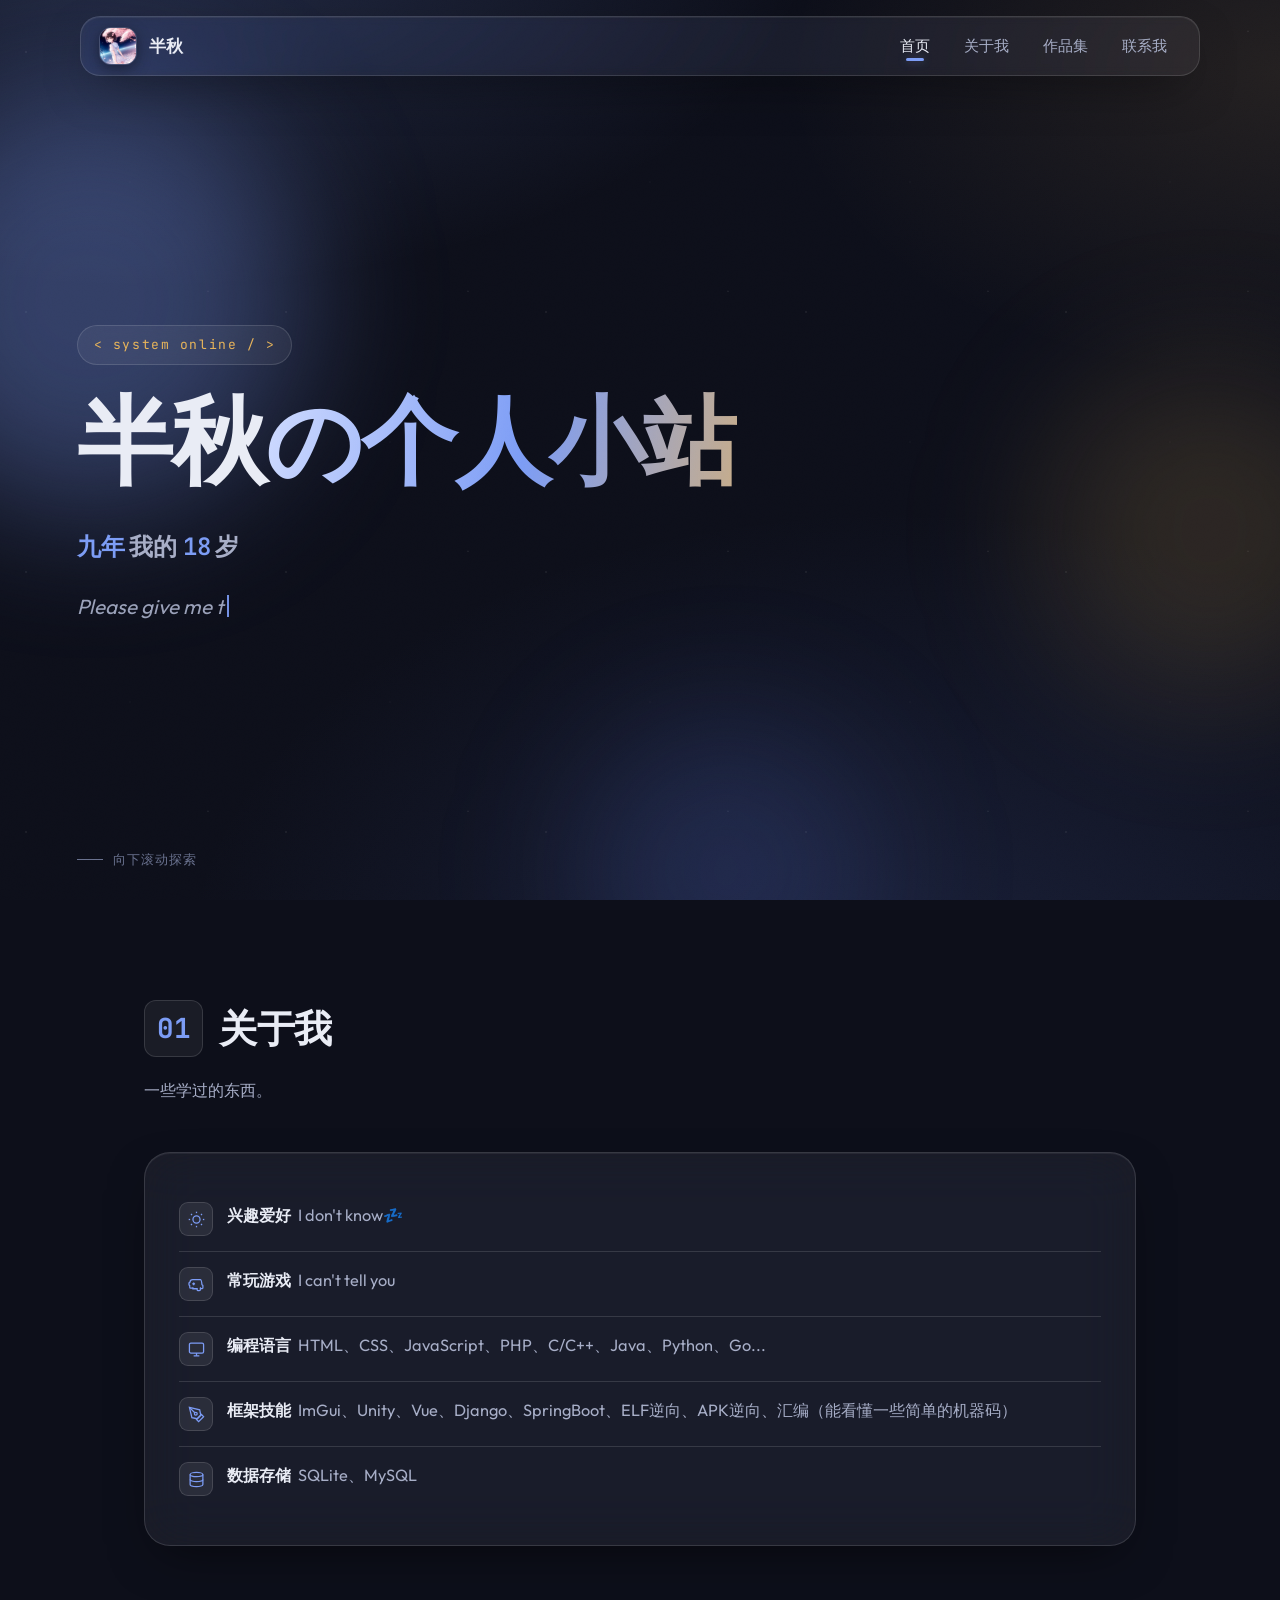
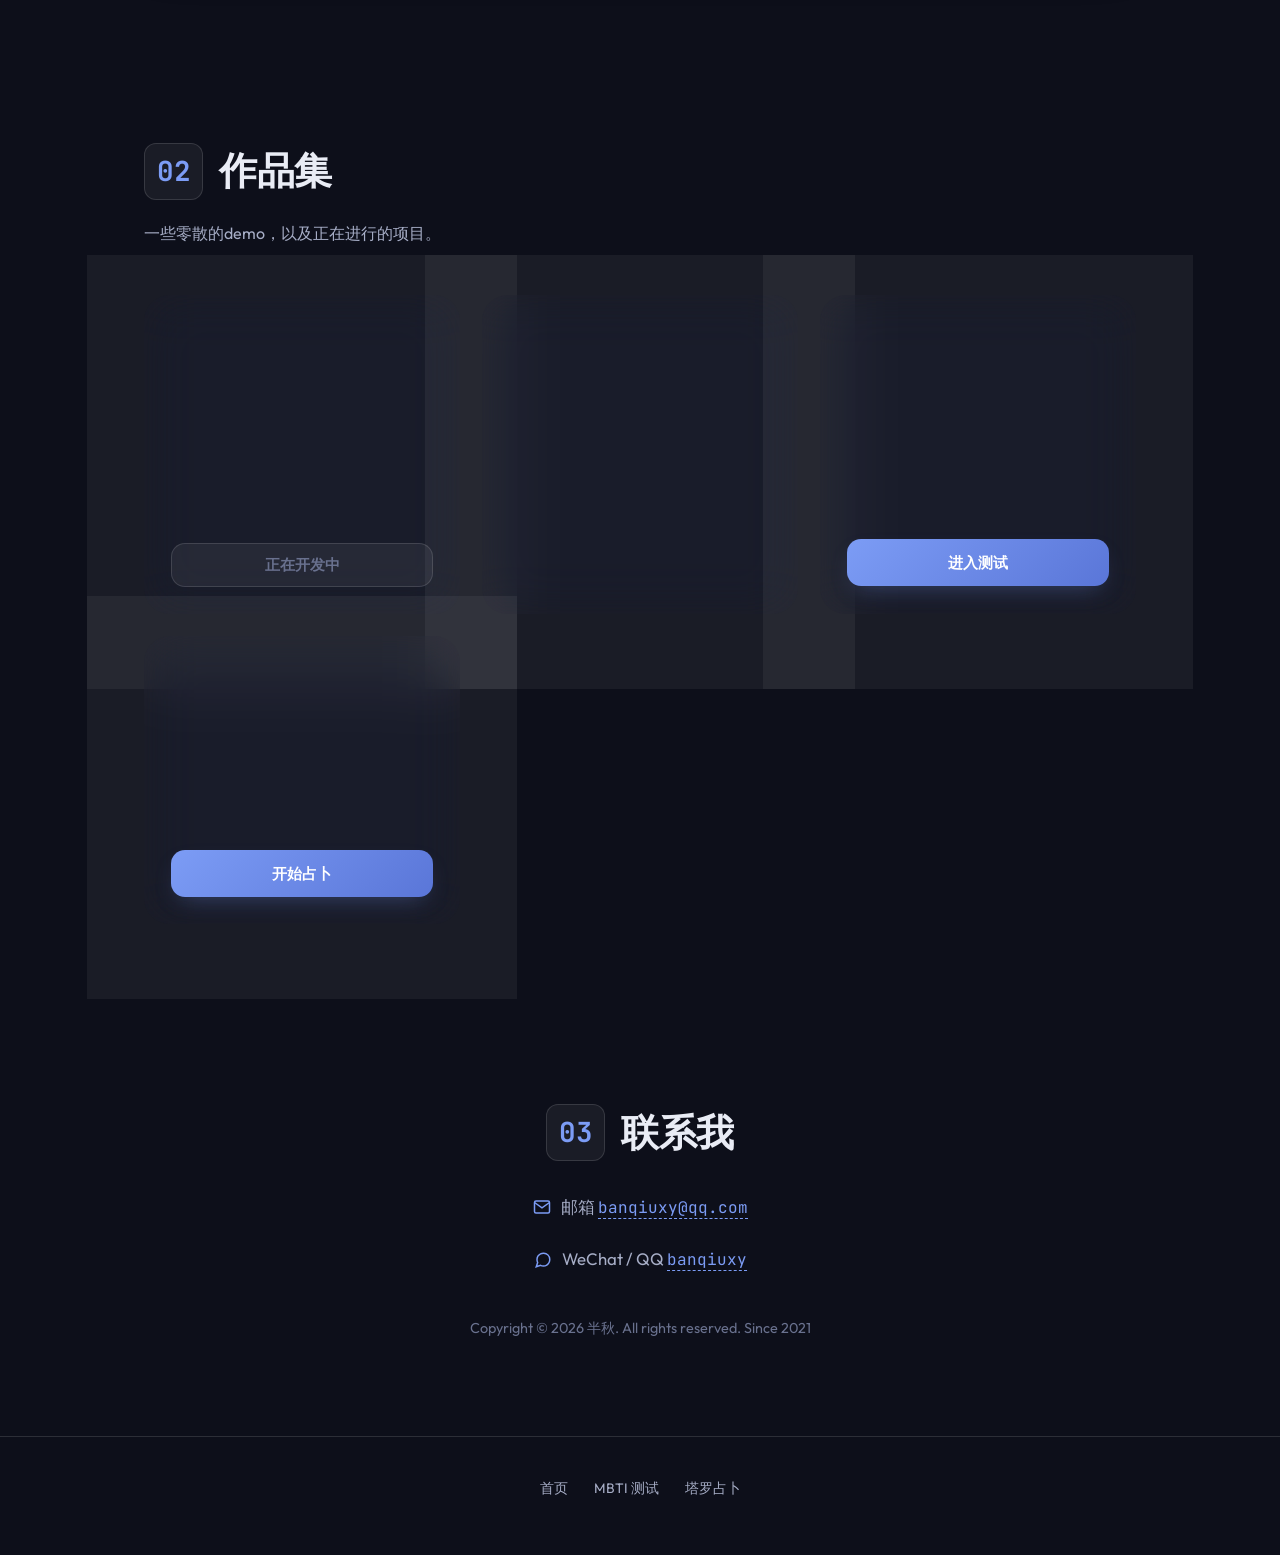
==== commit cb717b97: "Add files via upload" ====
--- a/index.html
+++ b/index.html
@@ -5,9 +5,11 @@
   <meta name="viewport" content="width=device-width, initial-scale=1.0, viewport-fit=cover">
   <meta name="theme-color" content="#0d0f1a">
   <title>半秋の个人小站</title>
-  <meta name="description" content="半秋の个人成长小站">
-  <meta property="og:title" content="半秋の个人成长小站">
-  <meta property="og:description" content="个人成长记录站点">
+  <meta name="description" content="半秋の个人小站，整理个人简介与开发项目" />
+  <meta property="og:title" content="半秋の个人小站" />
+  <meta property="og:site_name" content="半秋の个人小站" />
+  <meta itemprop="name" content="半秋の个人小站" />
+  <meta property="og:description" content="半秋の个人小站，整理个人简介与开发项目" />
   <meta property="og:image" content="head.png">
   <link rel="icon" href="head.png">
   <link rel="preconnect" href="https://fonts.googleapis.com">
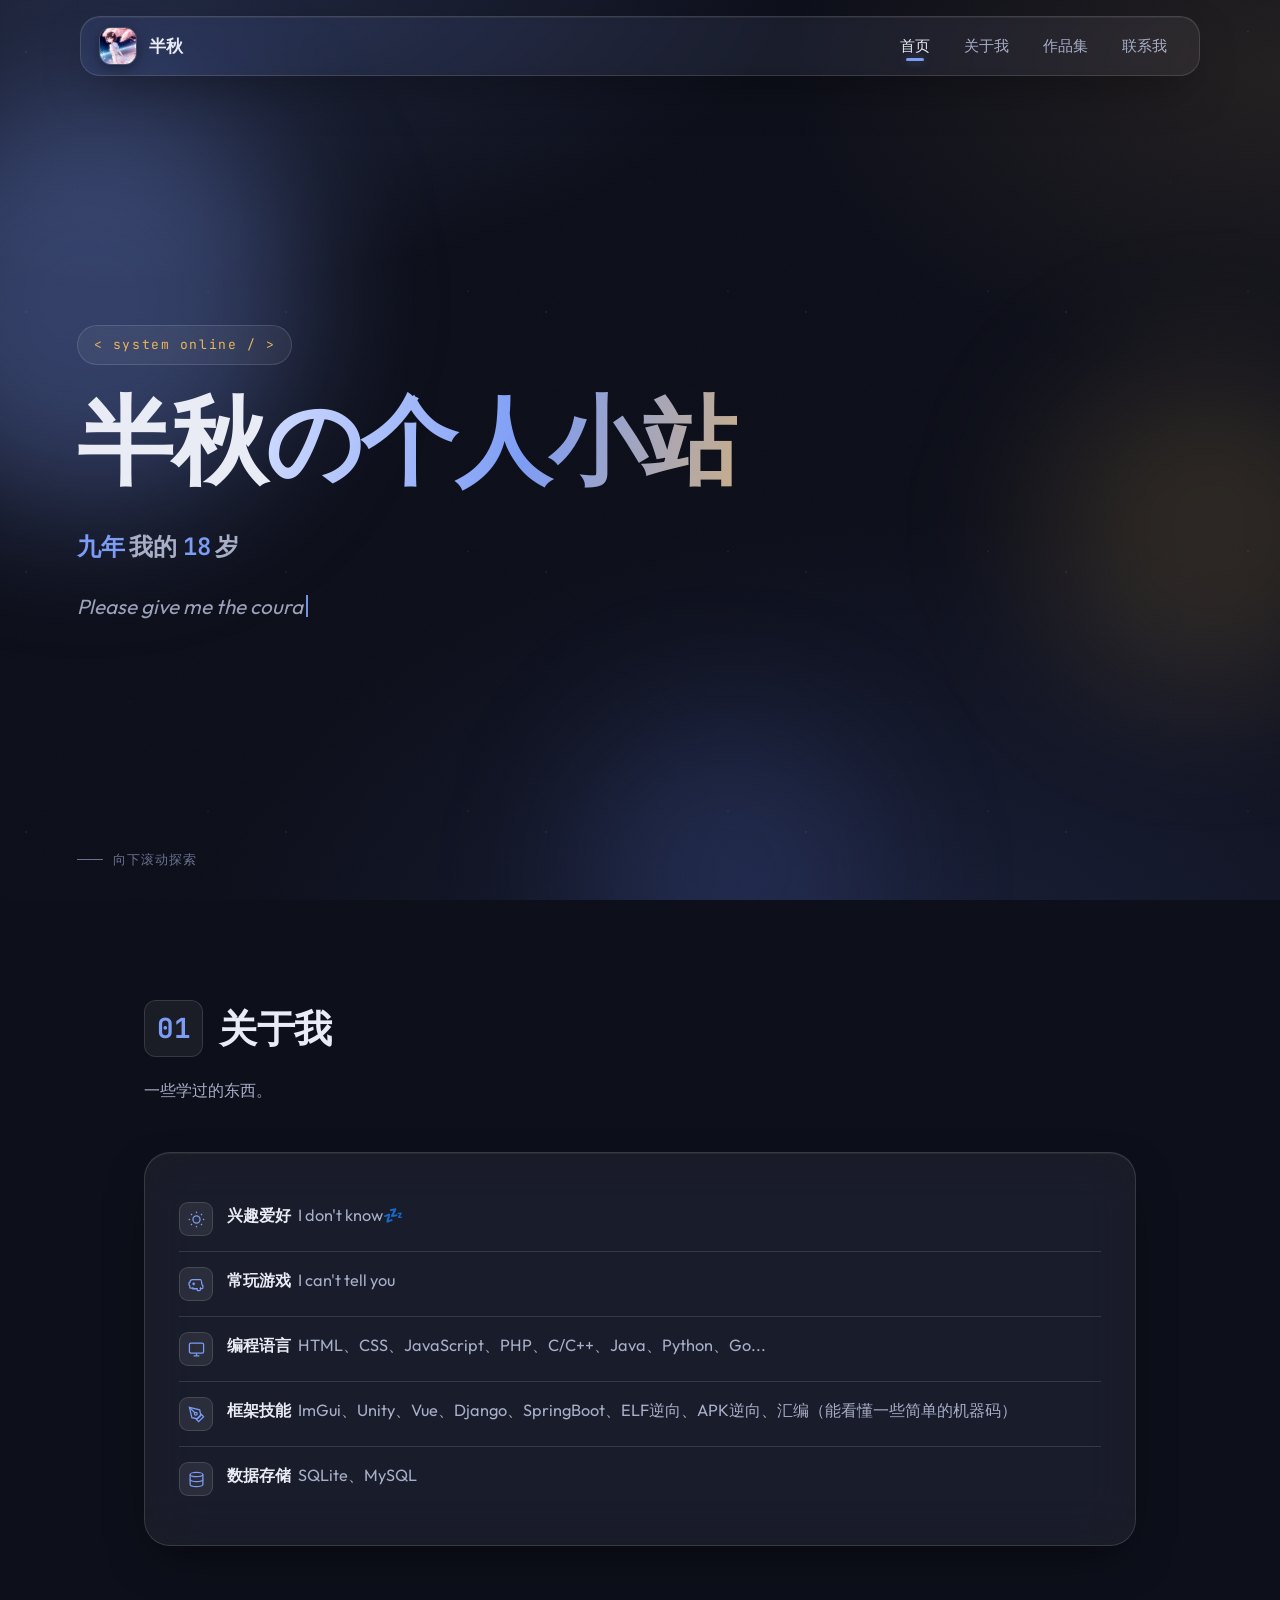
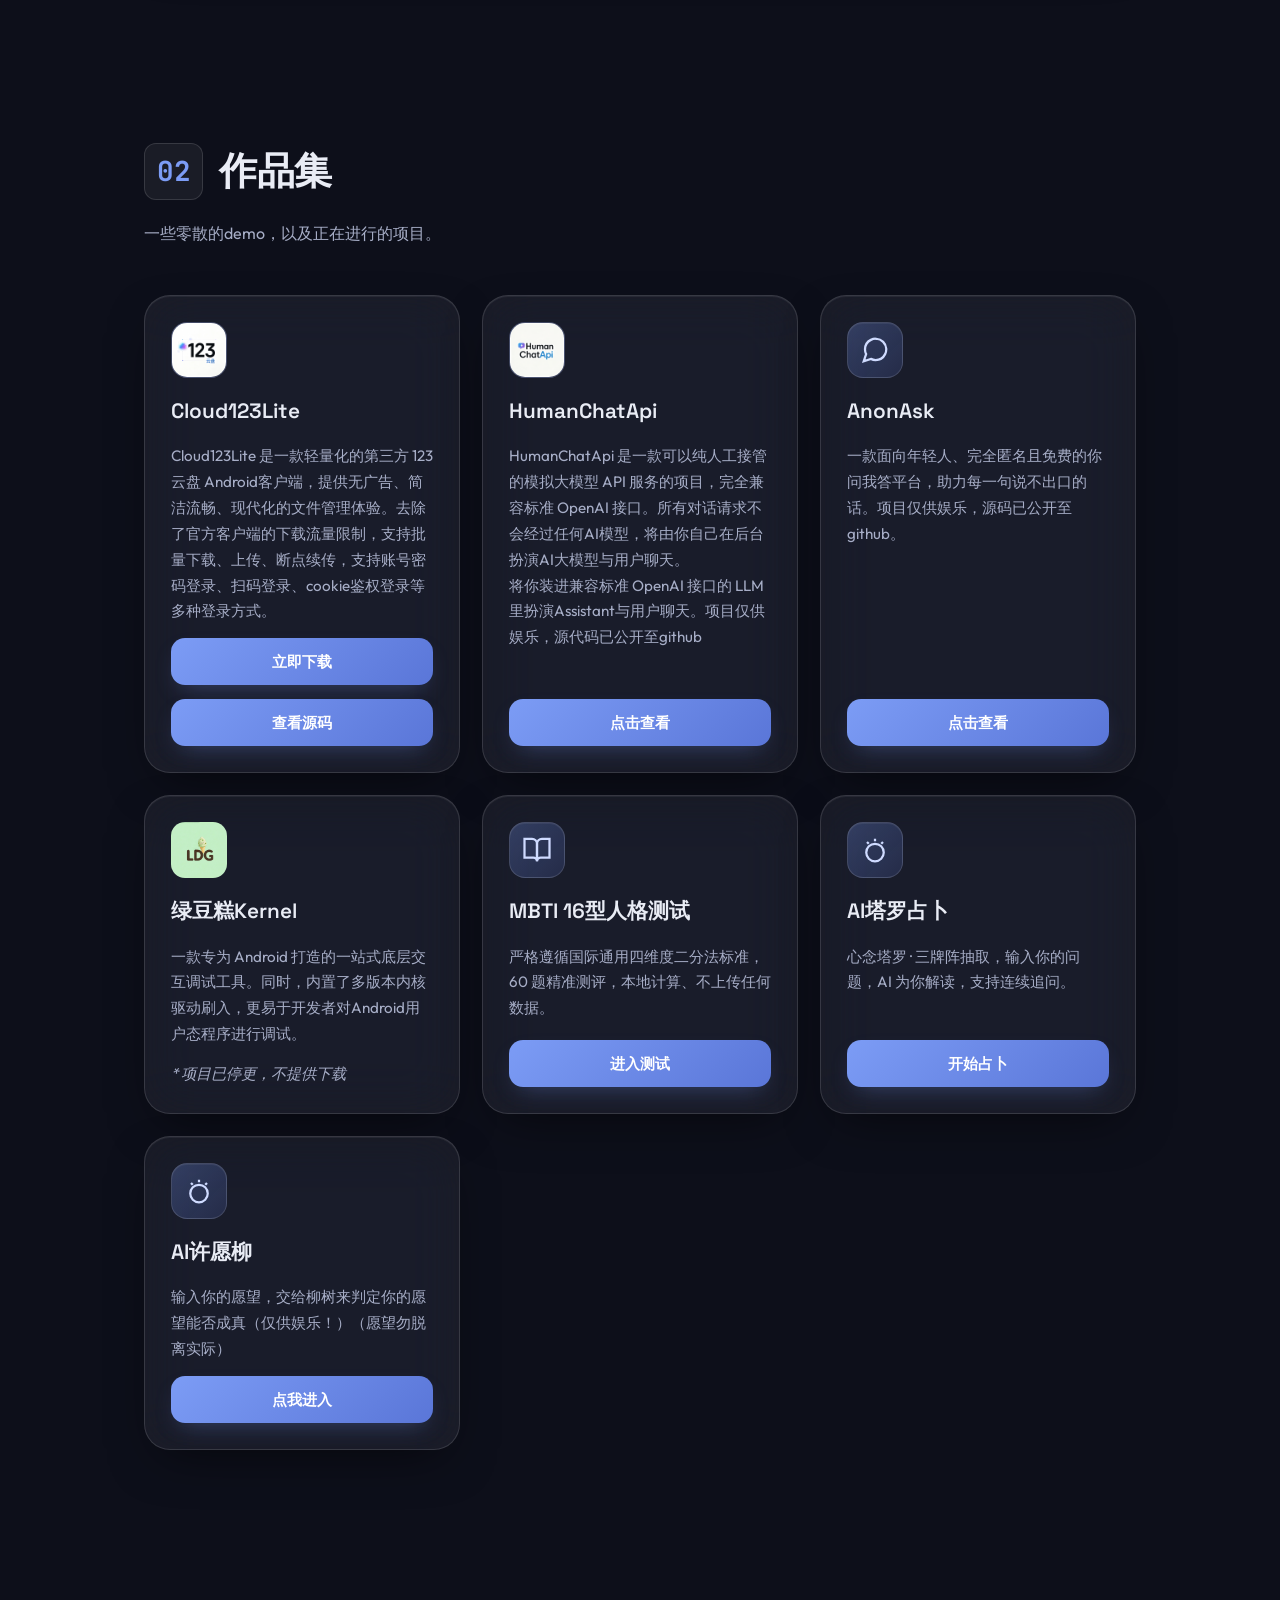
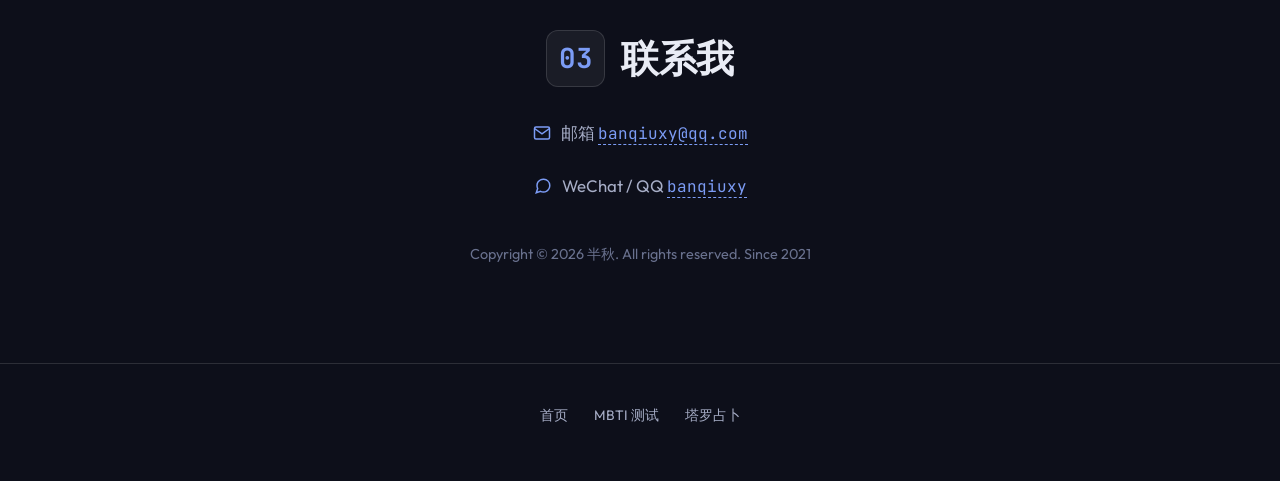
==== commit d2a1d293: "first commit for my website" ====
--- a/index.html
+++ b/index.html
@@ -391,12 +391,27 @@
       <h2 class="section-title"><span class="num">02</span> 作品集</h2>
       <p class="section-sub">一些零散的demo，以及正在进行的项目。</p>
       <div class="projects-grid">
+      
+        <article class="project-card">
+          <img class="project-icon" src="Cloud123Lite.png" alt="项目图标">
+          <h3>Cloud123Lite</h3>
+          <p>Cloud123Lite 是一款轻量化的第三方 123云盘 Android客户端，提供无广告、简洁流畅、现代化的文件管理体验。去除了官方客户端的下载流量限制，支持批量下载、上传、断点续传，支持账号密码登录、扫码登录、cookie鉴权登录等多种登录方式。</p>
+          <a class="btn btn-primary" href="https://github.com/banqiuxy/Cloud123Lite/releases/download/v1.6/Cloud123Lite_v1.6_arm64-v8a.apk">立即下载</a>
+          <a class="btn btn-primary" href="https://github.com/banqiuxy/Cloud123Lite">查看源码</a>
+        </article>
+      
+        <article class="project-card">
+          <img class="project-icon" src="HumanChatApi.png" alt="项目图标">
+          <h3>HumanChatApi</h3>
+          <p>HumanChatApi 是一款可以纯人工接管的模拟大模型 API 服务的项目，完全兼容标准 OpenAI 接口。所有对话请求不会经过任何AI模型，将由你自己在后台扮演AI大模型与用户聊天。<br>将你装进兼容标准 OpenAI 接口的 LLM 里扮演Assistant与用户聊天。项目仅供娱乐，源代码已公开至github</p>
+          <a class="btn btn-primary" href="https://github.com/banqiuxy/HumanChatApi">点击查看</a>
+        </article>
 
         <article class="project-card">
           <div class="project-icon"><svg viewBox="0 0 24 24" width="30" height="30" fill="none" stroke="currentColor" stroke-width="1.8"><path d="M21 11.5a8.38 8.38 0 0 1-.9 3.8 8.5 8.5 0 0 1-7.6 4.7 8.38 8.38 0 0 1-3.8-.9L3 21l1.9-5.7a8.38 8.38 0 0 1-.9-3.8 8.5 8.5 0 0 1 4.7-7.6 8.38 8.38 0 0 1 3.8-.9h.5a8.48 8.48 0 0 1 8 8v.5z"/></svg></div>
           <h3>AnonAsk</h3>
-          <p>一款面向年轻人、完全匿名且免费的你问我答平台，助力每一句说不出口的话。</p>
-          <button class="btn btn-disabled" disabled>正在开发中</button>
+          <p>一款面向年轻人、完全匿名且免费的你问我答平台，助力每一句说不出口的话。项目仅供娱乐，源码已公开至github。</p>
+          <a class="btn btn-primary" href="https://github.com/banqiuxy/AnonAsk">点击查看</a>
         </article>
 
         <article class="project-card">
@@ -418,6 +433,13 @@
           <h3>AI塔罗占卜</h3>
           <p>心念塔罗 · 三牌阵抽取，输入你的问题，AI 为你解读，支持连续追问。</p>
           <a class="btn btn-primary" href="taluo.html">开始占卜</a>
+        </article>
+        
+        <article class="project-card">
+          <div class="project-icon"><svg viewBox="0 0 24 24" width="30" height="30" fill="none" stroke="currentColor" stroke-width="1.8"><circle cx="12" cy="14" r="7"/><path d="M12 3v2"/><path d="m5.6 5.6 1.4 1.4"/><path d="m18.4 5.6-1.4 1.4"/></svg></div>
+          <h3>AI许愿柳</h3>
+          <p>输入你的愿望，交给柳树来判定你的愿望能否成真（仅供娱乐！）（愿望勿脱离实际）</p>
+          <a class="btn btn-primary" href="xyl.html">点我进入</a>
         </article>
 
       </div>
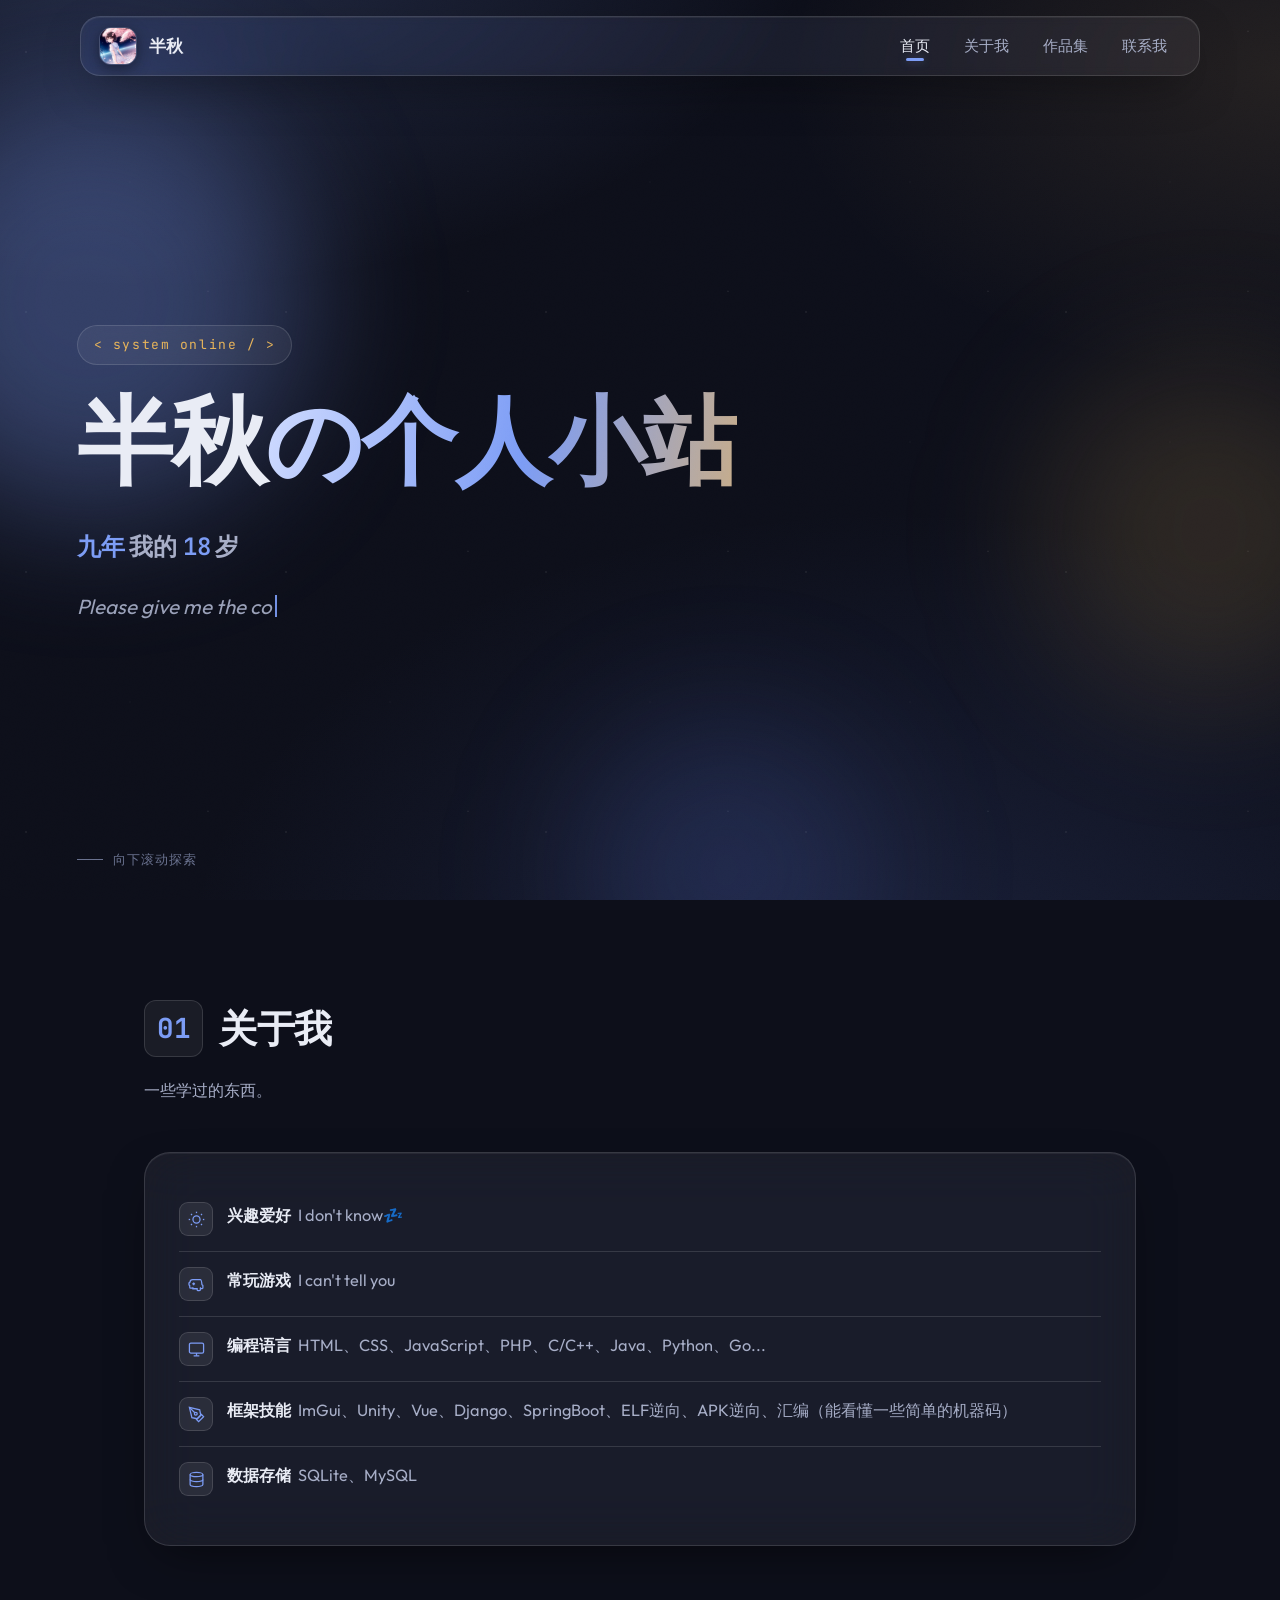
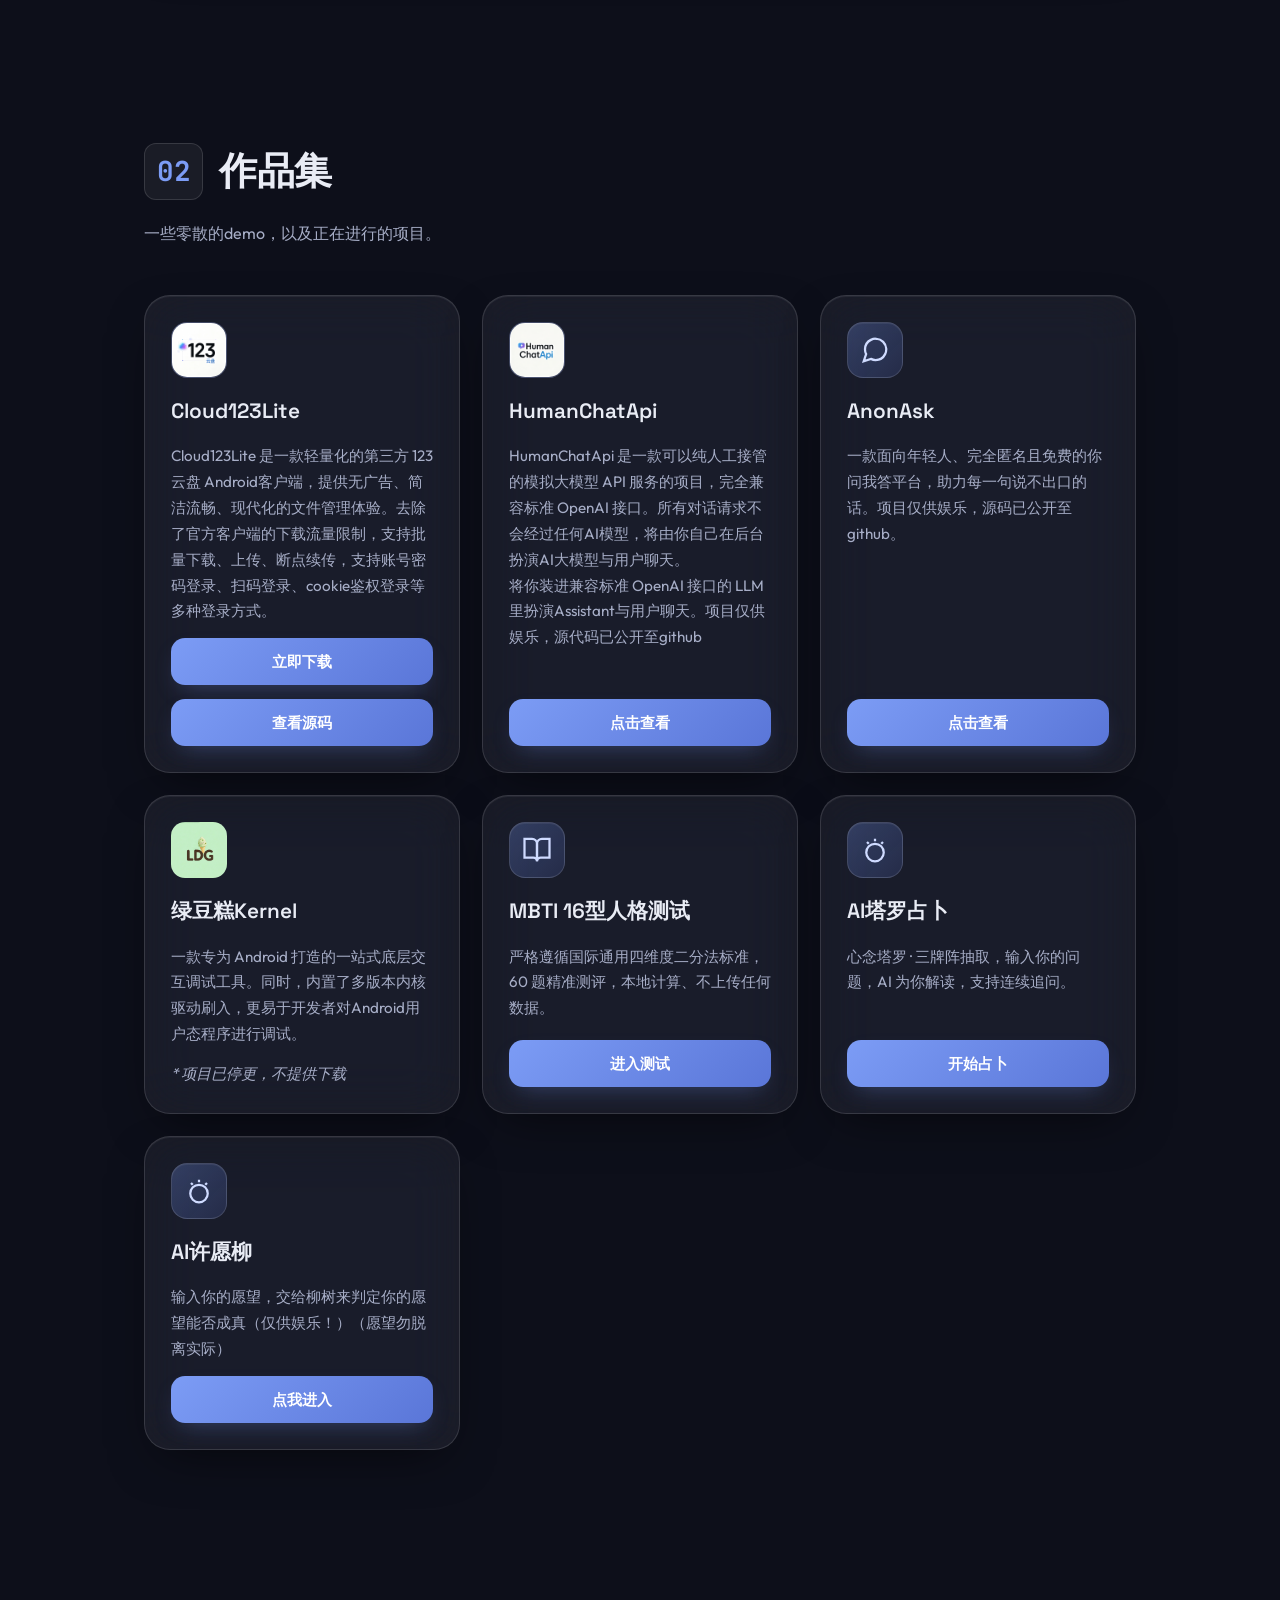
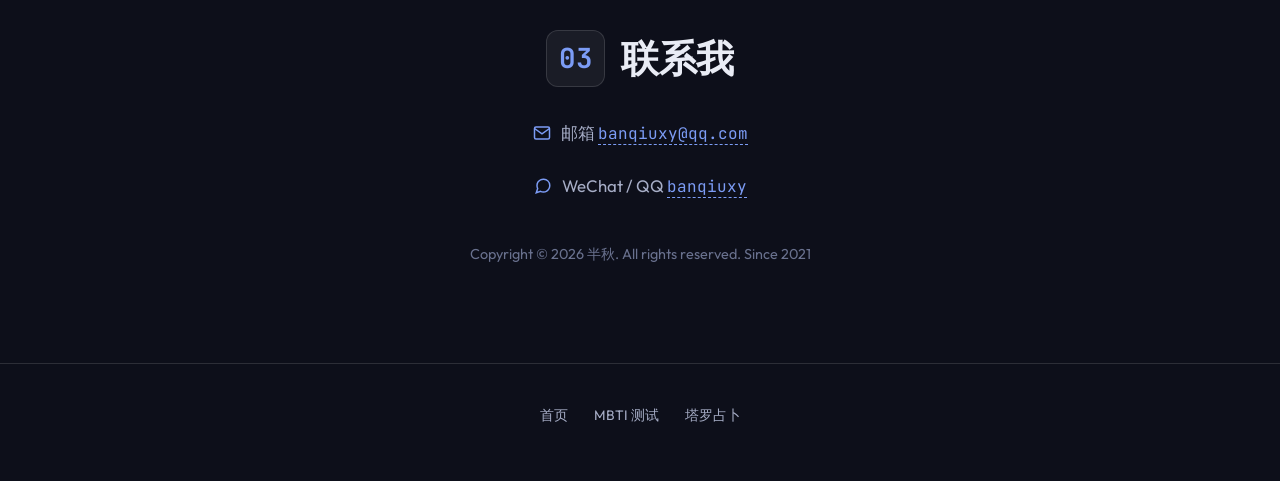
==== commit 1d4f3c51: "update download page for Cloud123Lite" ====
--- a/index.html
+++ b/index.html
@@ -396,7 +396,7 @@
           <img class="project-icon" src="Cloud123Lite.png" alt="项目图标">
           <h3>Cloud123Lite</h3>
           <p>Cloud123Lite 是一款轻量化的第三方 123云盘 Android客户端，提供无广告、简洁流畅、现代化的文件管理体验。去除了官方客户端的下载流量限制，支持批量下载、上传、断点续传，支持账号密码登录、扫码登录、cookie鉴权登录等多种登录方式。</p>
-          <a class="btn btn-primary" href="https://github.com/banqiuxy/Cloud123Lite/releases/download/v1.6/Cloud123Lite_v1.6_arm64-v8a.apk">立即下载</a>
+          <a class="btn btn-primary" href="https://cloud123lite.banqiuxy.top">立即下载</a>
           <a class="btn btn-primary" href="https://github.com/banqiuxy/Cloud123Lite">查看源码</a>
         </article>
       
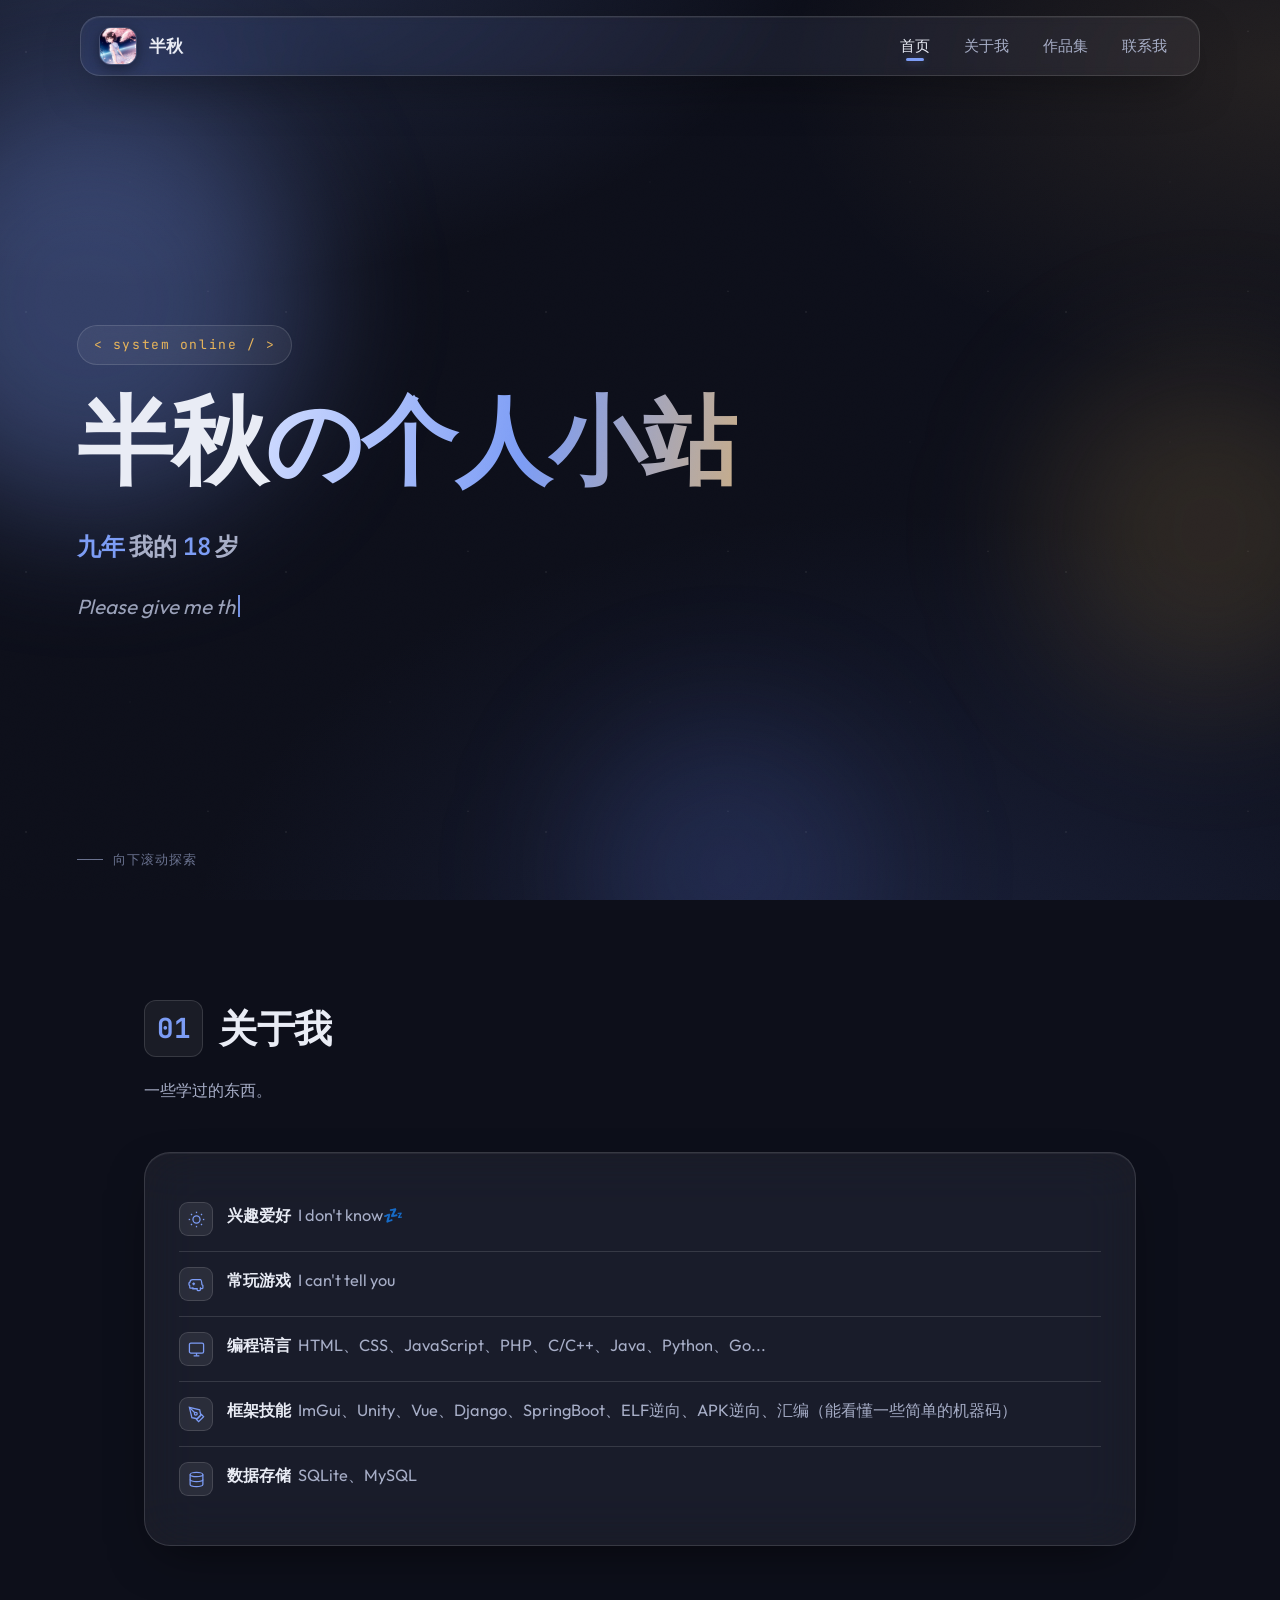
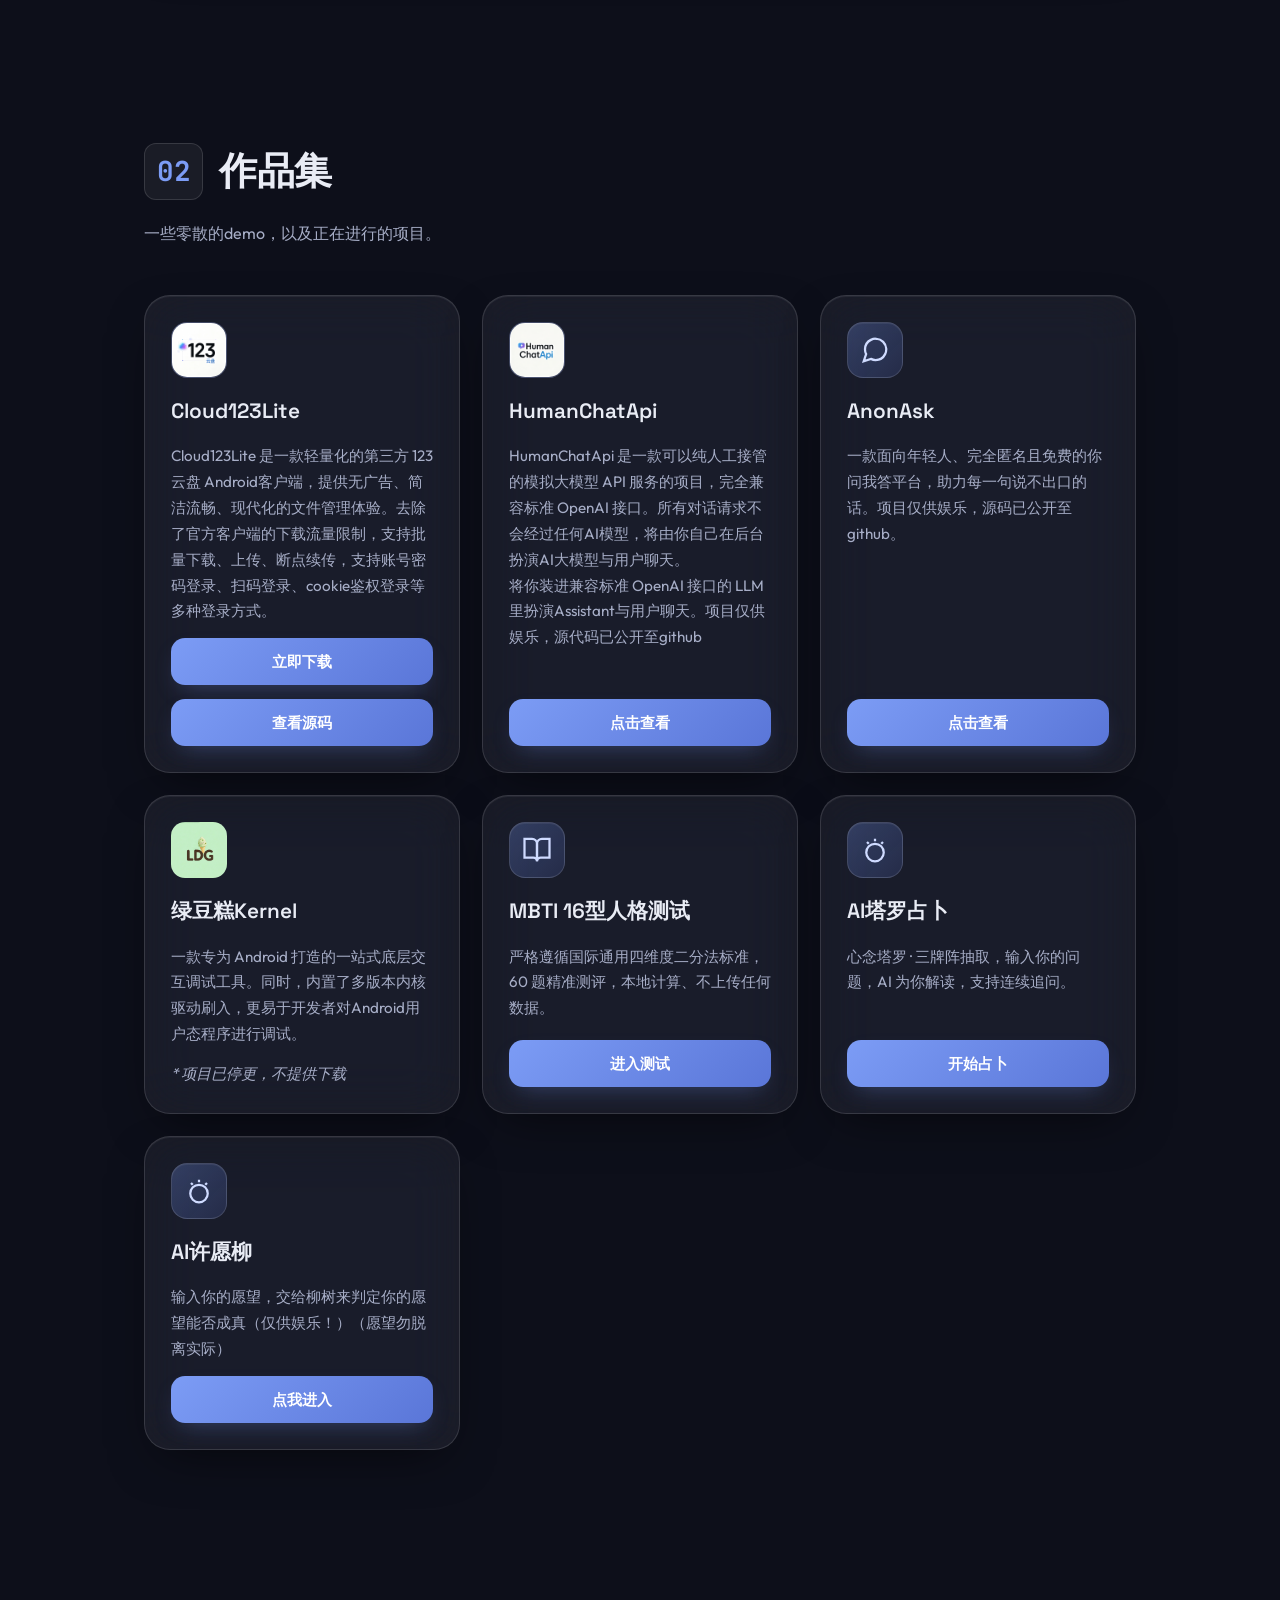
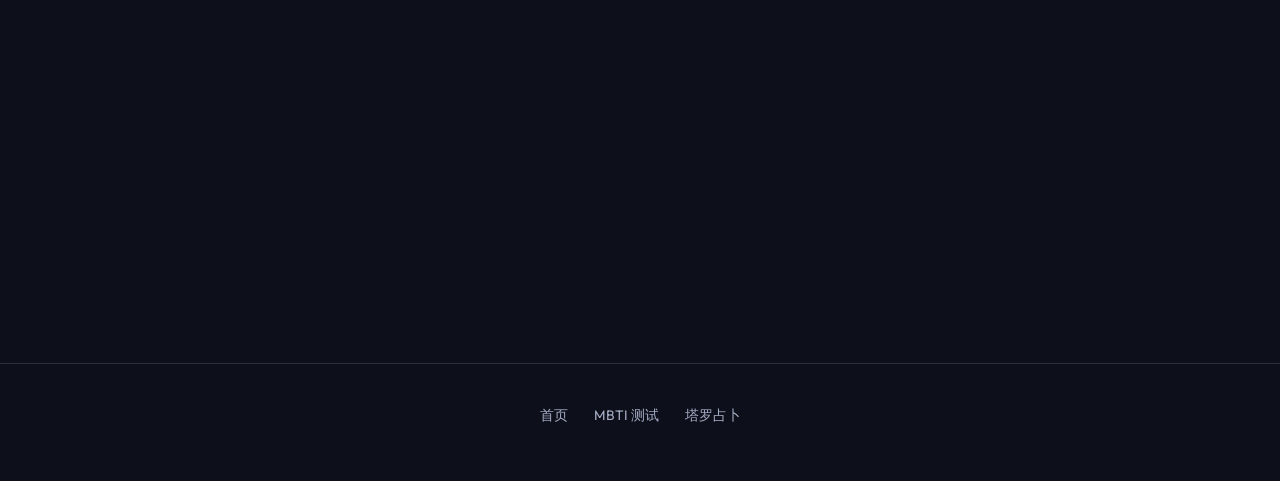
==== commit 651eb531: "修复塔罗牌的诸多bug与项目结构拆分与重组 1.修复塔罗牌页面的追问功能无法正确发送上下文的问题 2.项目结构重组、文件拆分、逻辑优化 3.清理冗余代码" ====
--- a/index.html
+++ b/index.html
@@ -10,312 +10,13 @@
   <meta property="og:site_name" content="半秋の个人小站" />
   <meta itemprop="name" content="半秋の个人小站" />
   <meta property="og:description" content="半秋の个人小站，整理个人简介与开发项目" />
-  <meta property="og:image" content="head.png">
-  <link rel="icon" href="head.png">
+  <meta property="og:image" content="assets/images/head.png">
+  <link rel="icon" href="assets/images/head.png">
   <link rel="preconnect" href="https://fonts.googleapis.com">
   <link rel="preconnect" href="https://fonts.gstatic.com" crossorigin>
   <link href="https://fonts.googleapis.com/css2?family=Outfit:wght@400;500;600;700&family=Space+Grotesk:wght@500;600;700&family=JetBrains+Mono:wght@400;600&display=swap" rel="stylesheet">
-  <style>
-    /* 半秋 · 个人小站 — Premium 液态毛玻璃重构
-       设计语言：真实玻璃 / 单强调色 / 呼吸感排版 / 分层动效 */
-    * { margin: 0; padding: 0; box-sizing: border-box; }
-
-    :root {
-      --font-display: "Space Grotesk", "PingFang SC", "Microsoft YaHei", sans-serif;
-      --font-body: "Outfit", "PingFang SC", "Microsoft YaHei", sans-serif;
-      --font-mono: "JetBrains Mono", ui-monospace, monospace;
-
-      --bg: #0d0f1a;
-      --ink: #e9ecf5;
-      --ink-soft: #a7aec7;
-      --ink-dim: #69718e;
-
-      --accent: #7c9cf5;
-      --accent-soft: #5a76d8;
-      --accent-glow: rgba(124, 156, 245, 0.35);
-      --amber: #e8b45a;
-
-      --glass-bg: rgba(255, 255, 255, 0.055);
-      --glass-bg-strong: rgba(255, 255, 255, 0.08);
-      --glass-border: rgba(255, 255, 255, 0.13);
-      --glass-inner: rgba(255, 255, 255, 0.06);
-
-      --r-lg: 26px;
-      --shadow-soft: 0 18px 50px -18px rgba(0, 0, 0, 0.6);
-      --z-nav: 60; --z-toast: 80; --z-grain: 90; --z-skip: 120;
-    }
-
-    html { scroll-behavior: smooth; }
-    body {
-      font-family: var(--font-body);
-      background: var(--bg); color: var(--ink);
-      line-height: 1.7; overflow-x: hidden;
-      -webkit-font-smoothing: antialiased;
-    }
-    ::selection { background: var(--accent-glow); color: #fff; }
-
-    /* 颗粒噪声覆盖层 */
-    body::after {
-      content: ""; position: fixed; inset: 0; z-index: var(--z-grain);
-      pointer-events: none; opacity: .5; mix-blend-mode: overlay;
-      background-image: url("data:image/svg+xml,%3Csvg xmlns='http://www.w3.org/2000/svg' width='180' height='180'%3E%3Cfilter id='n'%3E%3CfeTurbulence type='fractalNoise' baseFrequency='0.85' numOctaves='2' stitchTiles='stitch'/%3E%3C/filter%3E%3Crect width='100%25' height='100%25' filter='url(%23n)' opacity='0.05'/%3E%3C/svg%3E");
-    }
-
-    a { text-decoration: none; color: inherit; }
-    img { max-width: 100%; display: block; }
-    button { font-family: inherit; cursor: pointer; }
-
-    .skip-link {
-      position: fixed; top: -60px; left: 20px; z-index: var(--z-skip);
-      background: var(--ink); color: var(--bg); padding: 10px 18px;
-      border-radius: 10px; font-weight: 600; font-size: 14px; transition: top .25s;
-    }
-    .skip-link:focus { top: 16px; }
-
-    /* ============ 背景氛围 ============ */
-    .bg-scene {
-      position: fixed; inset: 0; z-index: -1; overflow: hidden;
-      background:
-        radial-gradient(1100px 600px at 12% -8%, rgba(124,156,245,.20), transparent 60%),
-        radial-gradient(900px 560px at 100% 8%, rgba(232,180,90,.10), transparent 55%),
-        radial-gradient(1200px 800px at 70% 110%, rgba(90,118,216,.16), transparent 60%),
-        var(--bg);
-    }
-    .bg-scene::before {
-      content: ""; position: absolute; inset: 0;
-      background:
-        radial-gradient(2px 2px at 10% 20%, rgba(255,255,255,.4), transparent 50%),
-        radial-gradient(2px 2px at 80% 12%, rgba(255,255,255,.3), transparent 50%),
-        radial-gradient(1.6px 1.6px at 50% 70%, rgba(255,255,255,.3), transparent 50%);
-      background-size: 260px 260px; opacity: .5;
-    }
-    .orb { position: absolute; border-radius: 50%; filter: blur(70px); will-change: transform; pointer-events: none; }
-    .orb-1 { width: 420px; height: 420px; left: -120px; top: 10%; background: var(--accent-glow); animation: drift1 22s ease-in-out infinite; }
-    .orb-2 { width: 340px; height: 340px; right: -100px; top: 40%; background: rgba(232,180,90,.14); animation: drift2 26s ease-in-out infinite; }
-    .orb-3 { width: 300px; height: 300px; left: 45%; bottom: -120px; background: rgba(90,118,216,.18); animation: drift3 30s ease-in-out infinite; }
-    @keyframes drift1 { 0%,100%{ transform: translate(0,0) scale(1);} 50%{ transform: translate(60px,-40px) scale(1.08);} }
-    @keyframes drift2 { 0%,100%{ transform: translate(0,0) scale(1);} 50%{ transform: translate(-50px,30px) scale(.94);} }
-    @keyframes drift3 { 0%,100%{ transform: translate(0,0) scale(1);} 50%{ transform: translate(30px,40px) scale(1.05);} }
-
-    /* ============ 导航栏（悬浮玻璃） ============ */
-    .navbar {
-      position: fixed; top: 16px; left: 50%; transform: translateX(-50%);
-      z-index: var(--z-nav);
-      display: flex; align-items: center; justify-content: space-between; gap: 18px;
-      width: min(1120px, calc(100% - 32px)); padding: 10px 18px; border-radius: 20px;
-      background: var(--glass-bg);
-      backdrop-filter: blur(5px) saturate(150%);
-      -webkit-backdrop-filter: blur(5px) saturate(150%);
-      border: 1px solid var(--glass-border);
-      box-shadow: var(--shadow-soft), inset 0 1px 0 var(--glass-inner);
-    }
-    .brand { display: flex; align-items: center; gap: 12px; font-family: var(--font-display); font-weight: 600; font-size: 17px; }
-    .brand-avatar {
-      width: 38px; height: 38px; border-radius: 12px; object-fit: cover;
-      object-position: center; border: 1px solid var(--glass-border);
-      box-shadow: 0 4px 14px rgba(0,0,0,.4);
-    }
-    .brand .brand-dot { width: 8px; height: 8px; border-radius: 50%; background: var(--accent); box-shadow: 0 0 12px var(--accent-glow); }
-    .nav-menu { display: flex; align-items: center; gap: 6px; list-style: none; }
-    .nav-menu a {
-      position: relative; font-size: 14.5px; font-weight: 500; color: var(--ink-soft);
-      padding: 8px 14px; border-radius: 12px; transition: color .2s, background .2s;
-    }
-    .nav-menu a:hover { color: var(--ink); background: var(--glass-bg-strong); }
-    .nav-menu a.active { color: var(--ink); }
-    .nav-menu a.active::after {
-      content: ""; position: absolute; left: 50%; bottom: 2px; transform: translateX(-50%);
-      width: 18px; height: 3px; border-radius: 3px; background: var(--accent); box-shadow: 0 0 10px var(--accent-glow);
-    }
-    .hamburger { display: none; flex-direction: column; gap: 5px; background: none; border: none; padding: 8px; z-index: var(--z-nav); }
-    .hamburger span { width: 22px; height: 2.4px; background: var(--ink); border-radius: 2px; transition: all .3s cubic-bezier(.2,.8,.2,1); }
-    .hamburger.active span:nth-child(1) { transform: translateY(7.4px) rotate(45deg); }
-    .hamburger.active span:nth-child(2) { opacity: 0; }
-    .hamburger.active span:nth-child(3) { transform: translateY(-7.4px) rotate(-45deg); }
-
-    /* ============ Hero ============ */
-    .hero {
-      min-height: 100dvh;
-      display: flex; flex-direction: column; align-items: flex-start; justify-content: center;
-      padding: 150px max(24px, 6vw) 100px; max-width: 1320px; margin: 0 auto; position: relative;
-    }
-    .hero .kicker {
-      display: inline-flex; align-items: center; gap: 8px;
-      font-family: var(--font-mono); font-size: 13px; letter-spacing: .12em; color: var(--amber);
-      padding: 8px 16px; border-radius: 999px;
-      background: var(--glass-bg); border: 1px solid var(--glass-border);
-      backdrop-filter: blur(12px); margin-bottom: 28px;
-    }
-    .hero h1 {
-      font-family: var(--font-display);
-      font-size: clamp(2.8rem, 9vw, 6rem); line-height: 1.04; letter-spacing: -0.02em; font-weight: 700;
-      max-width: 13ch; text-wrap: balance;
-    }
-    .hero h1 .grad {
-      background: linear-gradient(100deg, #cfdbff 0%, var(--accent) 55%, var(--amber) 120%);
-      -webkit-background-clip: text; background-clip: text; color: transparent;
-    }
-    .hero .stats {
-      display: flex; gap: 34px; margin: 34px 0 22px;
-      font-family: var(--font-display); font-weight: 600; font-size: clamp(1.05rem, 2.6vw, 1.5rem);
-      color: var(--ink-soft);
-    }
-    .hero .stats b { color: var(--accent); font-family: var(--font-mono); font-weight: 600; margin-right: 4px; }
-    .hero .slogan {
-      font-size: clamp(1rem, 2.2vw, 1.28rem); color: var(--ink-soft);
-      font-style: italic; opacity: .92; max-width: 40ch;
-    }
-    .typing-cursor {
-      display: inline-block; width: 2px; margin-left: 3px; background: var(--accent);
-      height: 1.1em; vertical-align: -0.15em; animation: blink 0.85s step-end infinite;
-    }
-    @keyframes blink { 0%,50%{ opacity:1;} 50.01%,100%{ opacity:0;} }
-    .hero .scroll-hint {
-      position: absolute; bottom: 30px; left: max(24px, 6vw);
-      display: flex; align-items: center; gap: 10px;
-      font-size: 12.5px; color: var(--ink-dim); letter-spacing: .08em;
-    }
-    .hero .scroll-hint::before { content: ""; width: 26px; height: 1px; background: var(--ink-dim); }
-
-    /* ============ 内容区块 ============ */
-    .section { max-width: 1040px; margin: 0 auto; padding: 96px 24px; }
-    .section-title {
-      font-family: var(--font-display); font-size: clamp(1.7rem, 4.4vw, 2.4rem);
-      font-weight: 700; letter-spacing: -0.01em; margin-bottom: 16px;
-      display: flex; align-items: center; gap: 16px;
-    }
-    .section-title .num {
-      font-family: var(--font-mono); font-size: .72em; color: var(--accent);
-      border: 1px solid var(--glass-border); background: var(--glass-bg);
-      padding: 4px 12px; border-radius: 12px;
-    }
-    .section-sub { color: var(--ink-soft); max-width: 52ch; margin-bottom: 48px; }
-    .glass-card {
-      background: var(--glass-bg);
-      backdrop-filter: blur(26px) saturate(140%);
-      -webkit-backdrop-filter: blur(26px) saturate(140%);
-      border-radius: var(--r-lg); border: 1px solid var(--glass-border);
-      box-shadow: var(--shadow-soft), inset 0 1px 0 var(--glass-inner);
-      padding: 34px;
-    }
-
-    /* ============ 关于我 ============ */
-    .about-list { list-style: none; }
-    .about-list li {
-      display: flex; align-items: flex-start; gap: 14px;
-      padding: 15px 0; border-bottom: 1px solid var(--glass-border);
-      font-size: 1.02rem; color: var(--ink-soft);
-    }
-    .about-list li:last-child { border-bottom: none; }
-    .about-list .about-ico {
-      flex: none; width: 34px; height: 34px; border-radius: 9px;
-      display: flex; align-items: center; justify-content: center;
-      background: var(--glass-bg-strong); border: 1px solid var(--glass-border); color: var(--accent);
-    }
-    .about-list strong { color: var(--ink); font-weight: 600; margin-right: 4px; }
-
-    /* ============ 作品集 ============ */
-    .projects-grid { display: grid; grid-template-columns: repeat(auto-fit, minmax(280px, 1fr)); gap: 22px; }
-    .project-card {
-      background: var(--glass-bg);
-      backdrop-filter: blur(26px) saturate(140%);
-      -webkit-backdrop-filter: blur(26px) saturate(140%);
-      border-radius: var(--r-lg); border: 1px solid var(--glass-border);
-      box-shadow: var(--shadow-soft), inset 0 1px 0 var(--glass-inner);
-      padding: 26px; display: flex; flex-direction: column; gap: 14px;
-      position: relative; overflow: hidden;
-      transition: transform .35s cubic-bezier(.2,.8,.2,1), border-color .3s, box-shadow .35s;
-    }
-    .project-card::before {
-      content: ""; position: absolute; top: 0; left: 10%; right: 10%; height: 1px;
-      background: linear-gradient(90deg, transparent, var(--accent-glow), transparent);
-      opacity: 0; transition: opacity .3s;
-    }
-    .project-card:hover { transform: translateY(-8px); border-color: rgba(124,156,245,.35); }
-    .project-card:hover::before { opacity: 1; }
-    .project-icon {
-      width: 56px; height: 56px; border-radius: 16px;
-      display: flex; align-items: center; justify-content: center;
-      background: linear-gradient(135deg, rgba(124,156,245,.28), rgba(90,118,216,.18));
-      border: 1px solid var(--glass-border); color: #cfdbff;
-      box-shadow: inset 0 1px 0 var(--glass-inner);
-    }
-    .project-card h3 { font-family: var(--font-display); font-size: 1.3rem; font-weight: 600; margin-top: 2px; }
-    .project-card p { color: var(--ink-soft); font-size: .95rem; flex: 1; }
-    .project-note { font-size: .8rem; color: var(--ink-dim); font-style: italic; }
-    .kernel-icon { width: 56px; height: 56px; border-radius: 14px; object-fit: cover; }
-
-    .btn {
-      display: inline-flex; align-items: center; justify-content: center; gap: 8px;
-      padding: 11px 20px; border-radius: 14px; border: none;
-      font-size: .92rem; font-weight: 600; text-align: center;
-      transition: transform .2s cubic-bezier(.2,.8,.2,1), box-shadow .25s, background .2s, opacity .2s;
-      will-change: transform;
-    }
-    .btn:active { transform: scale(.97); }
-    .btn-primary { background: linear-gradient(135deg, var(--accent), var(--accent-soft)); color: #fff; box-shadow: 0 10px 24px -10px var(--accent-glow); }
-    .btn-primary:hover { transform: translateY(-2px); box-shadow: 0 16px 30px -12px var(--accent-glow); }
-    .btn-disabled { background: rgba(255,255,255,.06); color: var(--ink-dim); cursor: not-allowed; border: 1px solid var(--glass-border); }
-
-    /* ============ 联系我 ============ */
-    .contact.section { text-align: center; padding-top: 80px; }
-    .contact .section-title { justify-content: center; }
-    .contact-list { list-style: none; font-size: 1.05rem; color: var(--ink-soft); }
-    .contact-list li { padding: 12px 0; display: flex; align-items: center; justify-content: center; gap: 10px; flex-wrap: wrap; }
-    .contact-list svg { color: var(--accent); flex: none; }
-    .copy-link { color: var(--accent); border-bottom: 1px dashed var(--accent); cursor: pointer; font-family: var(--font-mono); font-size: .95em; transition: color .2s, border-color .2s; }
-    .copy-link:hover { color: var(--amber); border-color: var(--amber); }
-    .handle { font-family: var(--font-display); font-size: 1.4rem; font-weight: 600; color: var(--accent); margin-top: 22px; letter-spacing: .02em; }
-    .copyright { margin-top: 30px; font-size: .9rem; color: var(--ink-dim); }
-
-    /* ============ 页脚 ============ */
-    footer { border-top: 1px solid var(--glass-border); padding: 40px 24px; text-align: center; color: var(--ink-dim); font-size: .86rem; }
-    .footer-links { display: flex; justify-content: center; gap: 26px; margin-bottom: 14px; flex-wrap: wrap; }
-    .footer-links a { color: var(--ink-soft); transition: color .2s; }
-    .footer-links a:hover { color: var(--accent); }
-
-    /* ============ 轻提示 ============ */
-    .toast {
-      position: fixed; top: 90px; left: 50%; transform: translateX(-50%) translateY(-16px);
-      background: rgba(24,28,44,.9); backdrop-filter: blur(18px); border: 1px solid var(--glass-border);
-      color: var(--ink); padding: 12px 24px; border-radius: 999px;
-      font-size: .92rem; font-weight: 500; opacity: 0; pointer-events: none; z-index: var(--z-toast);
-      transition: all .3s cubic-bezier(.2,.8,.2,1); box-shadow: var(--shadow-soft);
-    }
-    .toast.show { opacity: 1; transform: translateX(-50%) translateY(0); }
-
-    /* ============ 滚动进入动画 ============ */
-    .reveal { opacity: 0; transform: translateY(26px); transition: opacity .7s ease, transform .7s cubic-bezier(.2,.8,.2,1); }
-    .reveal.in { opacity: 1; transform: none; }
-
-    a:focus-visible, button:focus-visible { outline: 2px solid var(--accent); outline-offset: 3px; border-radius: 6px; }
-
-    /* ============ 响应式 ============ */
-    @media (max-width: 760px) {
-      .hamburger { display: flex; }
-      .nav-menu {
-        position: fixed; top: 74px; left: 50%; transform: translateX(-50%);
-        width: min(1120px, calc(100% - 32px));
-        flex-direction: column; align-items: stretch; gap: 4px;
-        background: rgba(18,21,34,.92); backdrop-filter: blur(24px) saturate(140%);
-        <!-- border: 1px solid transparent; border-radius: 20px; -->
-        box-shadow: none;
-        max-height: 0; overflow: hidden; padding: 0 10px;
-        transition: max-height .35s cubic-bezier(.2,.8,.2,1), padding .3s;
-      }
-      .nav-menu.open { max-height: 320px; padding: 12px 10px; }
-      .nav-menu a { display: block; padding: 13px 16px; }
-      .nav-menu a.active::after { left: 16px; bottom: auto; transform: none; width: 3px; height: 16px; top: 50%; margin-top: -8px; }
-      .section { padding: 64px 18px; }
-      .projects-grid { grid-template-columns: 1fr; }
-      .hero .stats { flex-direction: column; gap: 10px; align-items: flex-start; }
-      .glass-card { padding: 22px; }
-    }
-    @media (prefers-reduced-motion: reduce) {
-      * { animation-duration: .001s !important; transition-duration: .001s !important; }
-      .reveal { opacity: 1; transform: none; }
-    }
-  </style>
+  <link rel="stylesheet" href="css/shared.css">
+  <link rel="stylesheet" href="css/home.css">
 </head>
 <body>
 
@@ -330,7 +31,7 @@
   <!-- ============ 导航栏 ============ -->
   <nav class="navbar" aria-label="主导航">
     <a class="brand" href="#home">
-      <img class="brand-avatar" src="head.png" alt="头像">
+      <img class="brand-avatar" src="assets/images/head.png" alt="头像">
       <span>半秋<span class="brand-dot"></span></span>
     </a>
     <ul class="nav-menu" id="navMenu">
@@ -393,7 +94,7 @@
       <div class="projects-grid">
       
         <article class="project-card">
-          <img class="project-icon" src="Cloud123Lite.png" alt="项目图标">
+          <img class="project-icon" src="assets/images/Cloud123Lite.png" alt="项目图标">
           <h3>Cloud123Lite</h3>
           <p>Cloud123Lite 是一款轻量化的第三方 123云盘 Android客户端，提供无广告、简洁流畅、现代化的文件管理体验。去除了官方客户端的下载流量限制，支持批量下载、上传、断点续传，支持账号密码登录、扫码登录、cookie鉴权登录等多种登录方式。</p>
           <a class="btn btn-primary" href="https://cloud123lite.banqiuxy.top">立即下载</a>
@@ -401,7 +102,7 @@
         </article>
       
         <article class="project-card">
-          <img class="project-icon" src="HumanChatApi.png" alt="项目图标">
+          <img class="project-icon" src="assets/images/HumanChatApi.png" alt="项目图标">
           <h3>HumanChatApi</h3>
           <p>HumanChatApi 是一款可以纯人工接管的模拟大模型 API 服务的项目，完全兼容标准 OpenAI 接口。所有对话请求不会经过任何AI模型，将由你自己在后台扮演AI大模型与用户聊天。<br>将你装进兼容标准 OpenAI 接口的 LLM 里扮演Assistant与用户聊天。项目仅供娱乐，源代码已公开至github</p>
           <a class="btn btn-primary" href="https://github.com/banqiuxy/HumanChatApi">点击查看</a>
@@ -415,7 +116,7 @@
         </article>
 
         <article class="project-card">
-          <img class="kernel-icon" src="LdgKernel.jpg" alt="绿豆糕Kernel项目图标">
+          <img class="kernel-icon" src="assets/images/LdgKernel.jpg" alt="绿豆糕Kernel项目图标">
           <h3>绿豆糕Kernel</h3>
           <p>一款专为 Android 打造的一站式底层交互调试工具。同时，内置了多版本内核驱动刷入，更易于开发者对Android用户态程序进行调试。</p>
           <p class="project-note">* 项目已停更，不提供下载</p>
@@ -475,108 +176,6 @@
   <!-- 轻提示 -->
   <div class="toast" id="toast"></div>
 
-  <script>
-    // ============ 年份动态计算 ============
-    const year = new Date().getFullYear();
-    const diffYears = year - 2017;
-    const chineseDigits = ['零','一','二','三','四','五','六','七','八','九'];
-    function toChineseNum(n) {
-      if (n < 10) return chineseDigits[n];
-      if (n < 100) {
-        const ten = Math.floor(n / 10);
-        const one = n % 10;
-        let s = (ten === 1 ? '十' : chineseDigits[ten] + '十');
-        if (one !== 0) s += chineseDigits[one];
-        return s;
-      }
-      return String(n);
-    }
-    document.getElementById('years').textContent = toChineseNum(diffYears) + '年';
-    document.getElementById('age').textContent = year - 2008;
-    document.getElementById('copyYear').textContent = year;
-
-    // ============ 签名打字机 ============
-    const sloganText = 'Please give me the courage to face everything';
-    const sloganEl = document.getElementById('sloganText');
-    let charIndex = 0;
-    const typingTimer = setInterval(function () {
-      sloganEl.textContent = sloganText.slice(0, charIndex + 1);
-      charIndex++;
-      if (charIndex >= sloganText.length) clearInterval(typingTimer);
-    }, 120);
-
-    // ============ 移动端汉堡菜单 ============
-    const hamburger = document.getElementById('hamburger');
-    const navMenu = document.getElementById('navMenu');
-    hamburger.addEventListener('click', function () {
-      const open = navMenu.classList.toggle('open');
-      hamburger.classList.toggle('active', open);
-      hamburger.setAttribute('aria-expanded', open ? 'true' : 'false');
-    });
-    navMenu.querySelectorAll('a').forEach(function (link) {
-      link.addEventListener('click', function () {
-        hamburger.classList.remove('active');
-        navMenu.classList.remove('open');
-      });
-    });
-
-    // ============ 滚动时高亮当前导航 ============
-    const sections = document.querySelectorAll('section[id], header[id]');
-    const navLinks = document.querySelectorAll('.nav-link');
-    const navObserver = new IntersectionObserver(function (entries) {
-      entries.forEach(function (entry) {
-        if (entry.isIntersecting) {
-          navLinks.forEach(function (l) {
-            l.classList.toggle('active', l.getAttribute('href') === '#' + entry.target.id);
-          });
-        }
-      });
-    }, { rootMargin: '-45% 0px -50% 0px' });
-    sections.forEach(function (s) { navObserver.observe(s); });
-
-    // ============ 轻提示 ============
-    const toast = document.getElementById('toast');
-    let toastTimer = null;
-    function showToast(msg) {
-      toast.textContent = msg;
-      toast.classList.add('show');
-      clearTimeout(toastTimer);
-      toastTimer = setTimeout(function () { toast.classList.remove('show'); }, 2000);
-    }
-
-    // ============ 复制功能 ============
-    function copyText(text, msg) {
-      if (navigator.clipboard && navigator.clipboard.writeText) {
-        navigator.clipboard.writeText(text).then(function () { showToast(msg); }).catch(function () { fallbackCopy(text, msg); });
-      } else { fallbackCopy(text, msg); }
-    }
-    function fallbackCopy(text, msg) {
-      const ta = document.createElement('textarea');
-      ta.value = text; ta.style.position = 'fixed'; ta.style.opacity = '0';
-      document.body.appendChild(ta); ta.select();
-      try { document.execCommand('copy'); showToast(msg); }
-      catch (e) { alert('复制失败，请手动复制：' + text); }
-      document.body.removeChild(ta);
-    }
-    document.getElementById('copyWechat').addEventListener('click', function () { copyText('banqiuxy', '复制成功'); });
-    document.querySelectorAll('.copy-link[data-copy]').forEach(function (el) {
-      if (el.id !== 'copyWechat') {
-        el.addEventListener('click', function () { copyText(el.getAttribute('data-copy'), '复制成功'); });
-      }
-    });
-
-    // ============ 滚动进入动画 ============
-    const revealEls = document.querySelectorAll('.reveal');
-    if ('IntersectionObserver' in window) {
-      const revealObserver = new IntersectionObserver(function (entries) {
-        entries.forEach(function (e) {
-          if (e.isIntersecting) { e.target.classList.add('in'); revealObserver.unobserve(e.target); }
-        });
-      }, { threshold: 0.12 });
-      revealEls.forEach(function (el) { revealObserver.observe(el); });
-    } else {
-      revealEls.forEach(function (el) { el.classList.add('in'); });
-    }
-  </script>
+  <script src="js/home.js"></script>
 </body>
 </html>
--- a/css/shared.css
+++ b/css/shared.css
@@ -0,0 +1,55 @@
+/* ============================================================
+   共享设计系统 —— 玻璃拟态基础层
+   ------------------------------------------------------------
+   只放三个玻璃风格页面（主页 / MBTI / 塔罗）共用的：
+   - 字体栈与表面 token（页面可在自己的 CSS 里覆盖）
+   - 全局 reset、选区、键盘焦点、减少动效
+
+   页面样式必须在 shared.css 之后加载，才能覆盖这里的默认值。
+   许愿柳（xyl.html）是独立的暗红/骨白美术方向，不引用本文件。
+   ============================================================ */
+
+:root {
+  --font-body: "Outfit", "PingFang SC", "Microsoft YaHei", sans-serif;
+  --font-mono: "JetBrains Mono", ui-monospace, monospace;
+
+  /* 玻璃面：三层不透明度 + 顶部高光内描边 */
+  --glass-bg: rgba(255, 255, 255, 0.055);
+  --glass-bg-strong: rgba(255, 255, 255, 0.08);
+  --glass-border: rgba(255, 255, 255, 0.13);
+  --glass-inner: rgba(255, 255, 255, 0.06);
+
+  /* 默认强调色（主页 / MBTI）；塔罗在自己的 CSS 里覆盖 */
+  --accent: #7c9cf5;
+  --accent-soft: #5a76d8;
+  --accent-glow: rgba(124, 156, 245, 0.35);
+
+  /* 默认圆角与阴影；页面可按自己的造型覆盖 */
+  --r-lg: 26px;
+  --r-md: 16px;
+  --r-sm: 12px;
+  --shadow-soft: 0 18px 50px -18px rgba(0, 0, 0, 0.6);
+}
+
+/* 三个页面原本各自重复了一遍同样的 reset，这里收敛成一份 */
+* { box-sizing: border-box; margin: 0; padding: 0; }
+
+::selection { background: var(--accent-glow); color: #fff; }
+
+/* 键盘焦点：鼠标点击不显示，Tab 导航时统一成强调色描边。
+   不在这里改 border-radius，避免聚焦瞬间改变元素造型。 */
+a:focus-visible,
+button:focus-visible,
+input:focus-visible,
+textarea:focus-visible,
+[tabindex]:focus-visible {
+  outline: 2px solid var(--accent);
+  outline-offset: 3px;
+}
+
+@media (prefers-reduced-motion: reduce) {
+  * {
+    animation-duration: .001s !important;
+    transition-duration: .001s !important;
+  }
+}
--- a/css/home.css
+++ b/css/home.css
@@ -0,0 +1,279 @@
+/* 半秋 · 个人小站 — Premium 液态毛玻璃重构
+   设计语言：真实玻璃 / 单强调色 / 呼吸感排版 / 分层动效 */
+:root {
+  --font-display: "Space Grotesk", "PingFang SC", "Microsoft YaHei", sans-serif;
+  --bg: #0d0f1a;
+  --ink: #e9ecf5;
+  --ink-soft: #a7aec7;
+  --ink-dim: #69718e;
+
+  --amber: #e8b45a;
+
+  --z-nav: 60; --z-toast: 80; --z-grain: 90; --z-skip: 120;
+}
+
+html { scroll-behavior: smooth; }
+body {
+  font-family: var(--font-body);
+  background: var(--bg); color: var(--ink);
+  line-height: 1.7; overflow-x: hidden;
+  -webkit-font-smoothing: antialiased;
+}
+/* 颗粒噪声覆盖层 */
+body::after {
+  content: ""; position: fixed; inset: 0; z-index: var(--z-grain);
+  pointer-events: none; opacity: .5; mix-blend-mode: overlay;
+  background-image: url("data:image/svg+xml,%3Csvg xmlns='http://www.w3.org/2000/svg' width='180' height='180'%3E%3Cfilter id='n'%3E%3CfeTurbulence type='fractalNoise' baseFrequency='0.85' numOctaves='2' stitchTiles='stitch'/%3E%3C/filter%3E%3Crect width='100%25' height='100%25' filter='url(%23n)' opacity='0.05'/%3E%3C/svg%3E");
+}
+
+a { text-decoration: none; color: inherit; }
+img { max-width: 100%; display: block; }
+button { font-family: inherit; cursor: pointer; }
+
+.skip-link {
+  position: fixed; top: -60px; left: 20px; z-index: var(--z-skip);
+  background: var(--ink); color: var(--bg); padding: 10px 18px;
+  border-radius: 10px; font-weight: 600; font-size: 14px; transition: top .25s;
+}
+.skip-link:focus { top: 16px; }
+
+/* ============ 背景氛围 ============ */
+.bg-scene {
+  position: fixed; inset: 0; z-index: -1; overflow: hidden;
+  background:
+    radial-gradient(1100px 600px at 12% -8%, rgba(124,156,245,.20), transparent 60%),
+    radial-gradient(900px 560px at 100% 8%, rgba(232,180,90,.10), transparent 55%),
+    radial-gradient(1200px 800px at 70% 110%, rgba(90,118,216,.16), transparent 60%),
+    var(--bg);
+}
+.bg-scene::before {
+  content: ""; position: absolute; inset: 0;
+  background:
+    radial-gradient(2px 2px at 10% 20%, rgba(255,255,255,.4), transparent 50%),
+    radial-gradient(2px 2px at 80% 12%, rgba(255,255,255,.3), transparent 50%),
+    radial-gradient(1.6px 1.6px at 50% 70%, rgba(255,255,255,.3), transparent 50%);
+  background-size: 260px 260px; opacity: .5;
+}
+.orb { position: absolute; border-radius: 50%; filter: blur(70px); will-change: transform; pointer-events: none; }
+.orb-1 { width: 420px; height: 420px; left: -120px; top: 10%; background: var(--accent-glow); animation: drift1 22s ease-in-out infinite; }
+.orb-2 { width: 340px; height: 340px; right: -100px; top: 40%; background: rgba(232,180,90,.14); animation: drift2 26s ease-in-out infinite; }
+.orb-3 { width: 300px; height: 300px; left: 45%; bottom: -120px; background: rgba(90,118,216,.18); animation: drift3 30s ease-in-out infinite; }
+@keyframes drift1 { 0%,100%{ transform: translate(0,0) scale(1);} 50%{ transform: translate(60px,-40px) scale(1.08);} }
+@keyframes drift2 { 0%,100%{ transform: translate(0,0) scale(1);} 50%{ transform: translate(-50px,30px) scale(.94);} }
+@keyframes drift3 { 0%,100%{ transform: translate(0,0) scale(1);} 50%{ transform: translate(30px,40px) scale(1.05);} }
+
+/* ============ 导航栏（悬浮玻璃） ============ */
+.navbar {
+  position: fixed; top: 16px; left: 50%; transform: translateX(-50%);
+  z-index: var(--z-nav);
+  display: flex; align-items: center; justify-content: space-between; gap: 18px;
+  width: min(1120px, calc(100% - 32px)); padding: 10px 18px; border-radius: 20px;
+  background: var(--glass-bg);
+  backdrop-filter: blur(5px) saturate(150%);
+  -webkit-backdrop-filter: blur(5px) saturate(150%);
+  border: 1px solid var(--glass-border);
+  box-shadow: var(--shadow-soft), inset 0 1px 0 var(--glass-inner);
+}
+.brand { display: flex; align-items: center; gap: 12px; font-family: var(--font-display); font-weight: 600; font-size: 17px; }
+.brand-avatar {
+  width: 38px; height: 38px; border-radius: 12px; object-fit: cover;
+  object-position: center; border: 1px solid var(--glass-border);
+  box-shadow: 0 4px 14px rgba(0,0,0,.4);
+}
+.brand .brand-dot { width: 8px; height: 8px; border-radius: 50%; background: var(--accent); box-shadow: 0 0 12px var(--accent-glow); }
+.nav-menu { display: flex; align-items: center; gap: 6px; list-style: none; }
+.nav-menu a {
+  position: relative; font-size: 14.5px; font-weight: 500; color: var(--ink-soft);
+  padding: 8px 14px; border-radius: 12px; transition: color .2s, background .2s;
+}
+.nav-menu a:hover { color: var(--ink); background: var(--glass-bg-strong); }
+.nav-menu a.active { color: var(--ink); }
+.nav-menu a.active::after {
+  content: ""; position: absolute; left: 50%; bottom: 2px; transform: translateX(-50%);
+  width: 18px; height: 3px; border-radius: 3px; background: var(--accent); box-shadow: 0 0 10px var(--accent-glow);
+}
+.hamburger { display: none; flex-direction: column; gap: 5px; background: none; border: none; padding: 8px; z-index: var(--z-nav); }
+.hamburger span { width: 22px; height: 2.4px; background: var(--ink); border-radius: 2px; transition: all .3s cubic-bezier(.2,.8,.2,1); }
+.hamburger.active span:nth-child(1) { transform: translateY(7.4px) rotate(45deg); }
+.hamburger.active span:nth-child(2) { opacity: 0; }
+.hamburger.active span:nth-child(3) { transform: translateY(-7.4px) rotate(-45deg); }
+
+/* ============ Hero ============ */
+.hero {
+  min-height: 100dvh;
+  display: flex; flex-direction: column; align-items: flex-start; justify-content: center;
+  padding: 150px max(24px, 6vw) 100px; max-width: 1320px; margin: 0 auto; position: relative;
+}
+.hero .kicker {
+  display: inline-flex; align-items: center; gap: 8px;
+  font-family: var(--font-mono); font-size: 13px; letter-spacing: .12em; color: var(--amber);
+  padding: 8px 16px; border-radius: 999px;
+  background: var(--glass-bg); border: 1px solid var(--glass-border);
+  backdrop-filter: blur(12px); margin-bottom: 28px;
+}
+.hero h1 {
+  font-family: var(--font-display);
+  font-size: clamp(2.8rem, 9vw, 6rem); line-height: 1.04; letter-spacing: -0.02em; font-weight: 700;
+  max-width: 13ch; text-wrap: balance;
+}
+.hero h1 .grad {
+  background: linear-gradient(100deg, #cfdbff 0%, var(--accent) 55%, var(--amber) 120%);
+  -webkit-background-clip: text; background-clip: text; color: transparent;
+}
+.hero .stats {
+  display: flex; gap: 34px; margin: 34px 0 22px;
+  font-family: var(--font-display); font-weight: 600; font-size: clamp(1.05rem, 2.6vw, 1.5rem);
+  color: var(--ink-soft);
+}
+.hero .stats b { color: var(--accent); font-family: var(--font-mono); font-weight: 600; margin-right: 4px; }
+.hero .slogan {
+  font-size: clamp(1rem, 2.2vw, 1.28rem); color: var(--ink-soft);
+  font-style: italic; opacity: .92; max-width: 40ch;
+}
+.typing-cursor {
+  display: inline-block; width: 2px; margin-left: 3px; background: var(--accent);
+  height: 1.1em; vertical-align: -0.15em; animation: blink 0.85s step-end infinite;
+}
+@keyframes blink { 0%,50%{ opacity:1;} 50.01%,100%{ opacity:0;} }
+.hero .scroll-hint {
+  position: absolute; bottom: 30px; left: max(24px, 6vw);
+  display: flex; align-items: center; gap: 10px;
+  font-size: 12.5px; color: var(--ink-dim); letter-spacing: .08em;
+}
+.hero .scroll-hint::before { content: ""; width: 26px; height: 1px; background: var(--ink-dim); }
+
+/* ============ 内容区块 ============ */
+.section { max-width: 1040px; margin: 0 auto; padding: 96px 24px; }
+.section-title {
+  font-family: var(--font-display); font-size: clamp(1.7rem, 4.4vw, 2.4rem);
+  font-weight: 700; letter-spacing: -0.01em; margin-bottom: 16px;
+  display: flex; align-items: center; gap: 16px;
+}
+.section-title .num {
+  font-family: var(--font-mono); font-size: .72em; color: var(--accent);
+  border: 1px solid var(--glass-border); background: var(--glass-bg);
+  padding: 4px 12px; border-radius: 12px;
+}
+.section-sub { color: var(--ink-soft); max-width: 52ch; margin-bottom: 48px; }
+.glass-card {
+  background: var(--glass-bg);
+  backdrop-filter: blur(26px) saturate(140%);
+  -webkit-backdrop-filter: blur(26px) saturate(140%);
+  border-radius: var(--r-lg); border: 1px solid var(--glass-border);
+  box-shadow: var(--shadow-soft), inset 0 1px 0 var(--glass-inner);
+  padding: 34px;
+}
+
+/* ============ 关于我 ============ */
+.about-list { list-style: none; }
+.about-list li {
+  display: flex; align-items: flex-start; gap: 14px;
+  padding: 15px 0; border-bottom: 1px solid var(--glass-border);
+  font-size: 1.02rem; color: var(--ink-soft);
+}
+.about-list li:last-child { border-bottom: none; }
+.about-list .about-ico {
+  flex: none; width: 34px; height: 34px; border-radius: 9px;
+  display: flex; align-items: center; justify-content: center;
+  background: var(--glass-bg-strong); border: 1px solid var(--glass-border); color: var(--accent);
+}
+.about-list strong { color: var(--ink); font-weight: 600; margin-right: 4px; }
+
+/* ============ 作品集 ============ */
+.projects-grid { display: grid; grid-template-columns: repeat(auto-fit, minmax(280px, 1fr)); gap: 22px; }
+.project-card {
+  background: var(--glass-bg);
+  backdrop-filter: blur(26px) saturate(140%);
+  -webkit-backdrop-filter: blur(26px) saturate(140%);
+  border-radius: var(--r-lg); border: 1px solid var(--glass-border);
+  box-shadow: var(--shadow-soft), inset 0 1px 0 var(--glass-inner);
+  padding: 26px; display: flex; flex-direction: column; gap: 14px;
+  position: relative; overflow: hidden;
+  transition: transform .35s cubic-bezier(.2,.8,.2,1), border-color .3s, box-shadow .35s;
+}
+.project-card::before {
+  content: ""; position: absolute; top: 0; left: 10%; right: 10%; height: 1px;
+  background: linear-gradient(90deg, transparent, var(--accent-glow), transparent);
+  opacity: 0; transition: opacity .3s;
+}
+.project-card:hover { transform: translateY(-8px); border-color: rgba(124,156,245,.35); }
+.project-card:hover::before { opacity: 1; }
+.project-icon {
+  width: 56px; height: 56px; border-radius: 16px;
+  display: flex; align-items: center; justify-content: center;
+  background: linear-gradient(135deg, rgba(124,156,245,.28), rgba(90,118,216,.18));
+  border: 1px solid var(--glass-border); color: #cfdbff;
+  box-shadow: inset 0 1px 0 var(--glass-inner);
+}
+.project-card h3 { font-family: var(--font-display); font-size: 1.3rem; font-weight: 600; margin-top: 2px; }
+.project-card p { color: var(--ink-soft); font-size: .95rem; flex: 1; }
+.project-note { font-size: .8rem; color: var(--ink-dim); font-style: italic; }
+.kernel-icon { width: 56px; height: 56px; border-radius: 14px; object-fit: cover; }
+
+.btn {
+  display: inline-flex; align-items: center; justify-content: center; gap: 8px;
+  padding: 11px 20px; border-radius: 14px; border: none;
+  font-size: .92rem; font-weight: 600; text-align: center;
+  transition: transform .2s cubic-bezier(.2,.8,.2,1), box-shadow .25s, background .2s, opacity .2s;
+  will-change: transform;
+}
+.btn:active { transform: scale(.97); }
+.btn-primary { background: linear-gradient(135deg, var(--accent), var(--accent-soft)); color: #fff; box-shadow: 0 10px 24px -10px var(--accent-glow); }
+.btn-primary:hover { transform: translateY(-2px); box-shadow: 0 16px 30px -12px var(--accent-glow); }
+.btn-disabled { background: rgba(255,255,255,.06); color: var(--ink-dim); cursor: not-allowed; border: 1px solid var(--glass-border); }
+
+/* ============ 联系我 ============ */
+.contact.section { text-align: center; padding-top: 80px; }
+.contact .section-title { justify-content: center; }
+.contact-list { list-style: none; font-size: 1.05rem; color: var(--ink-soft); }
+.contact-list li { padding: 12px 0; display: flex; align-items: center; justify-content: center; gap: 10px; flex-wrap: wrap; }
+.contact-list svg { color: var(--accent); flex: none; }
+.copy-link { color: var(--accent); border-bottom: 1px dashed var(--accent); cursor: pointer; font-family: var(--font-mono); font-size: .95em; transition: color .2s, border-color .2s; }
+.copy-link:hover { color: var(--amber); border-color: var(--amber); }
+.handle { font-family: var(--font-display); font-size: 1.4rem; font-weight: 600; color: var(--accent); margin-top: 22px; letter-spacing: .02em; }
+.copyright { margin-top: 30px; font-size: .9rem; color: var(--ink-dim); }
+
+/* ============ 页脚 ============ */
+footer { border-top: 1px solid var(--glass-border); padding: 40px 24px; text-align: center; color: var(--ink-dim); font-size: .86rem; }
+.footer-links { display: flex; justify-content: center; gap: 26px; margin-bottom: 14px; flex-wrap: wrap; }
+.footer-links a { color: var(--ink-soft); transition: color .2s; }
+.footer-links a:hover { color: var(--accent); }
+
+/* ============ 轻提示 ============ */
+.toast {
+  position: fixed; top: 90px; left: 50%; transform: translateX(-50%) translateY(-16px);
+  background: rgba(24,28,44,.9); backdrop-filter: blur(18px); border: 1px solid var(--glass-border);
+  color: var(--ink); padding: 12px 24px; border-radius: 999px;
+  font-size: .92rem; font-weight: 500; opacity: 0; pointer-events: none; z-index: var(--z-toast);
+  transition: all .3s cubic-bezier(.2,.8,.2,1); box-shadow: var(--shadow-soft);
+}
+.toast.show { opacity: 1; transform: translateX(-50%) translateY(0); }
+
+/* ============ 滚动进入动画 ============ */
+.reveal { opacity: 0; transform: translateY(26px); transition: opacity .7s ease, transform .7s cubic-bezier(.2,.8,.2,1); }
+.reveal.in { opacity: 1; transform: none; }
+
+/* ============ 响应式 ============ */
+@media (max-width: 760px) {
+  .hamburger { display: flex; }
+  .nav-menu {
+    position: fixed; top: 74px; left: 50%; transform: translateX(-50%);
+    width: min(1120px, calc(100% - 32px));
+    flex-direction: column; align-items: stretch; gap: 4px;
+    background: rgba(18,21,34,.92); backdrop-filter: blur(24px) saturate(140%);
+    box-shadow: none;
+    max-height: 0; overflow: hidden; padding: 0 10px;
+    transition: max-height .35s cubic-bezier(.2,.8,.2,1), padding .3s;
+  }
+  .nav-menu.open { max-height: 320px; padding: 12px 10px; }
+  .nav-menu a { display: block; padding: 13px 16px; }
+  .nav-menu a.active::after { left: 16px; bottom: auto; transform: none; width: 3px; height: 16px; top: 50%; margin-top: -8px; }
+  .section { padding: 64px 18px; }
+  .projects-grid { grid-template-columns: 1fr; }
+  .hero .stats { flex-direction: column; gap: 10px; align-items: flex-start; }
+  .glass-card { padding: 22px; }
+}
+@media (prefers-reduced-motion: reduce) {
+  /* 动效时长统一交给 shared.css，这里只保证内容不被入场动画藏住 */
+  .reveal { opacity: 1; transform: none; }
+}
